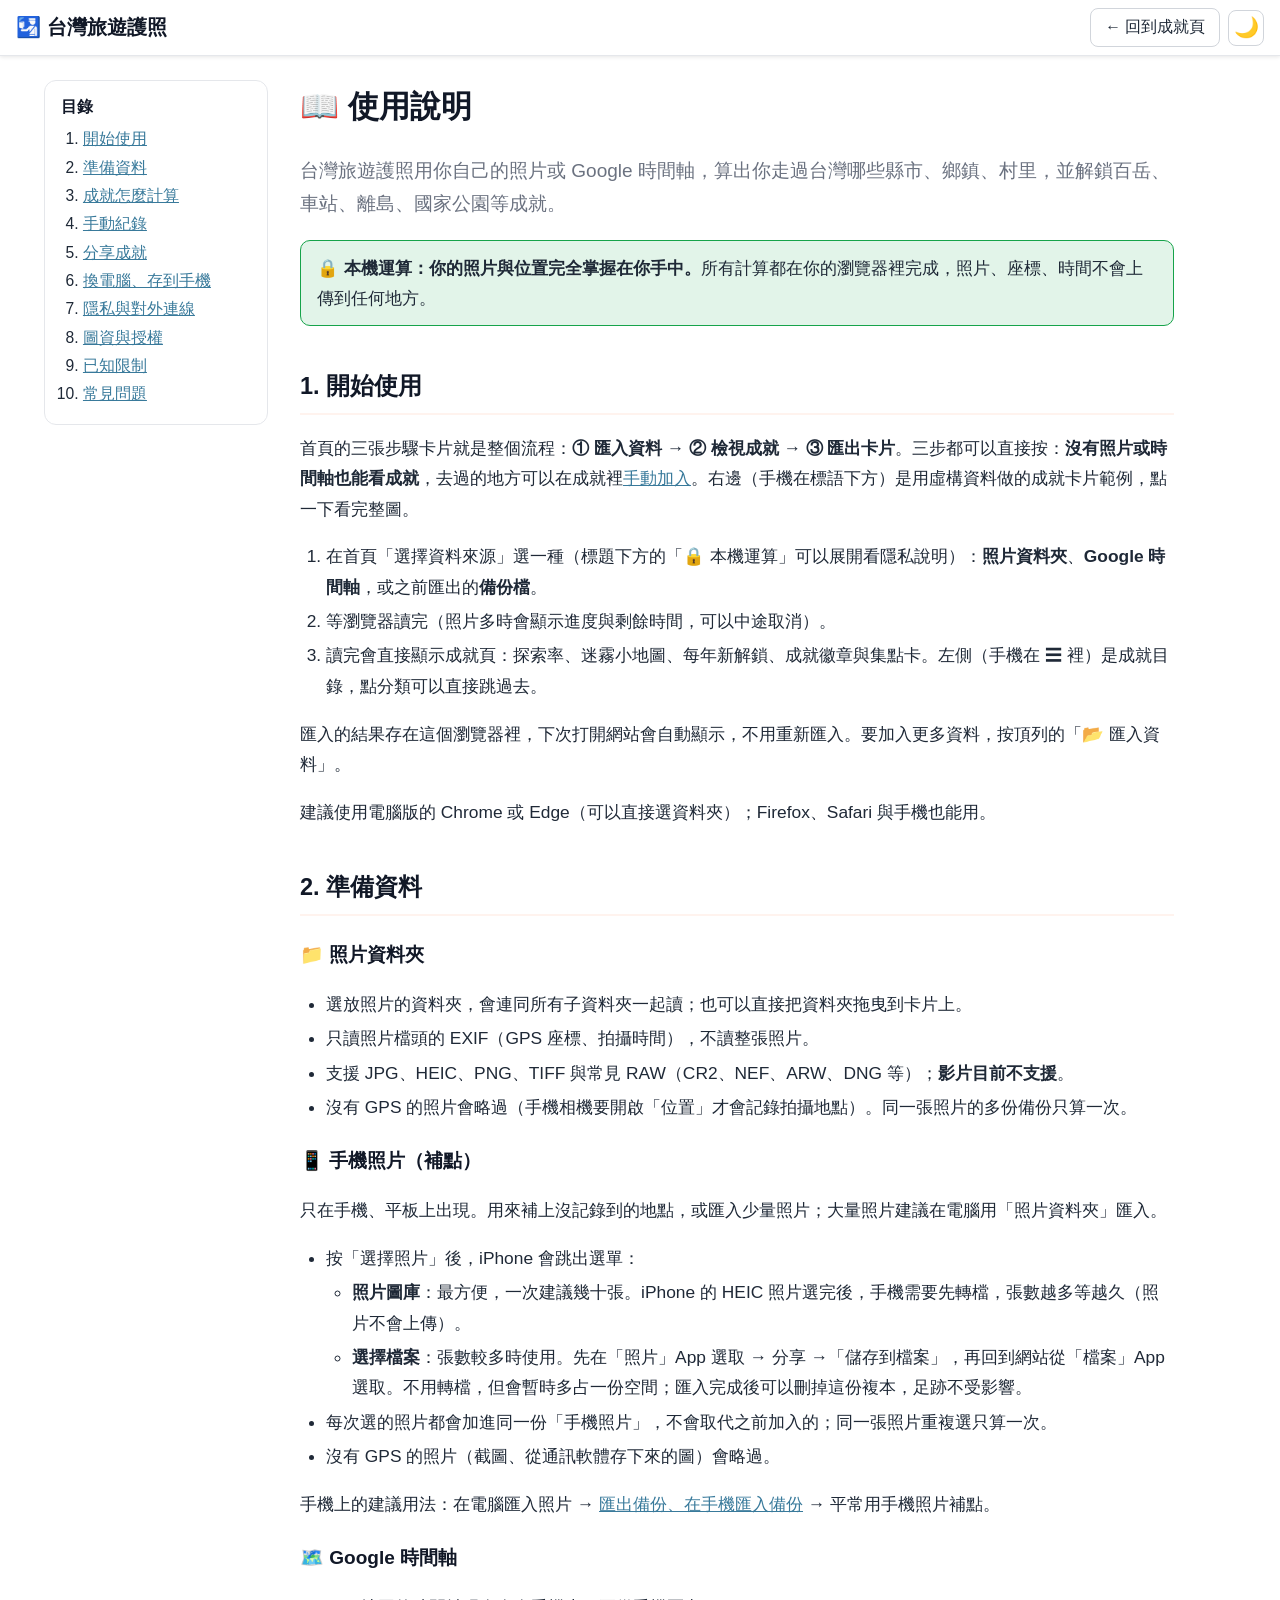
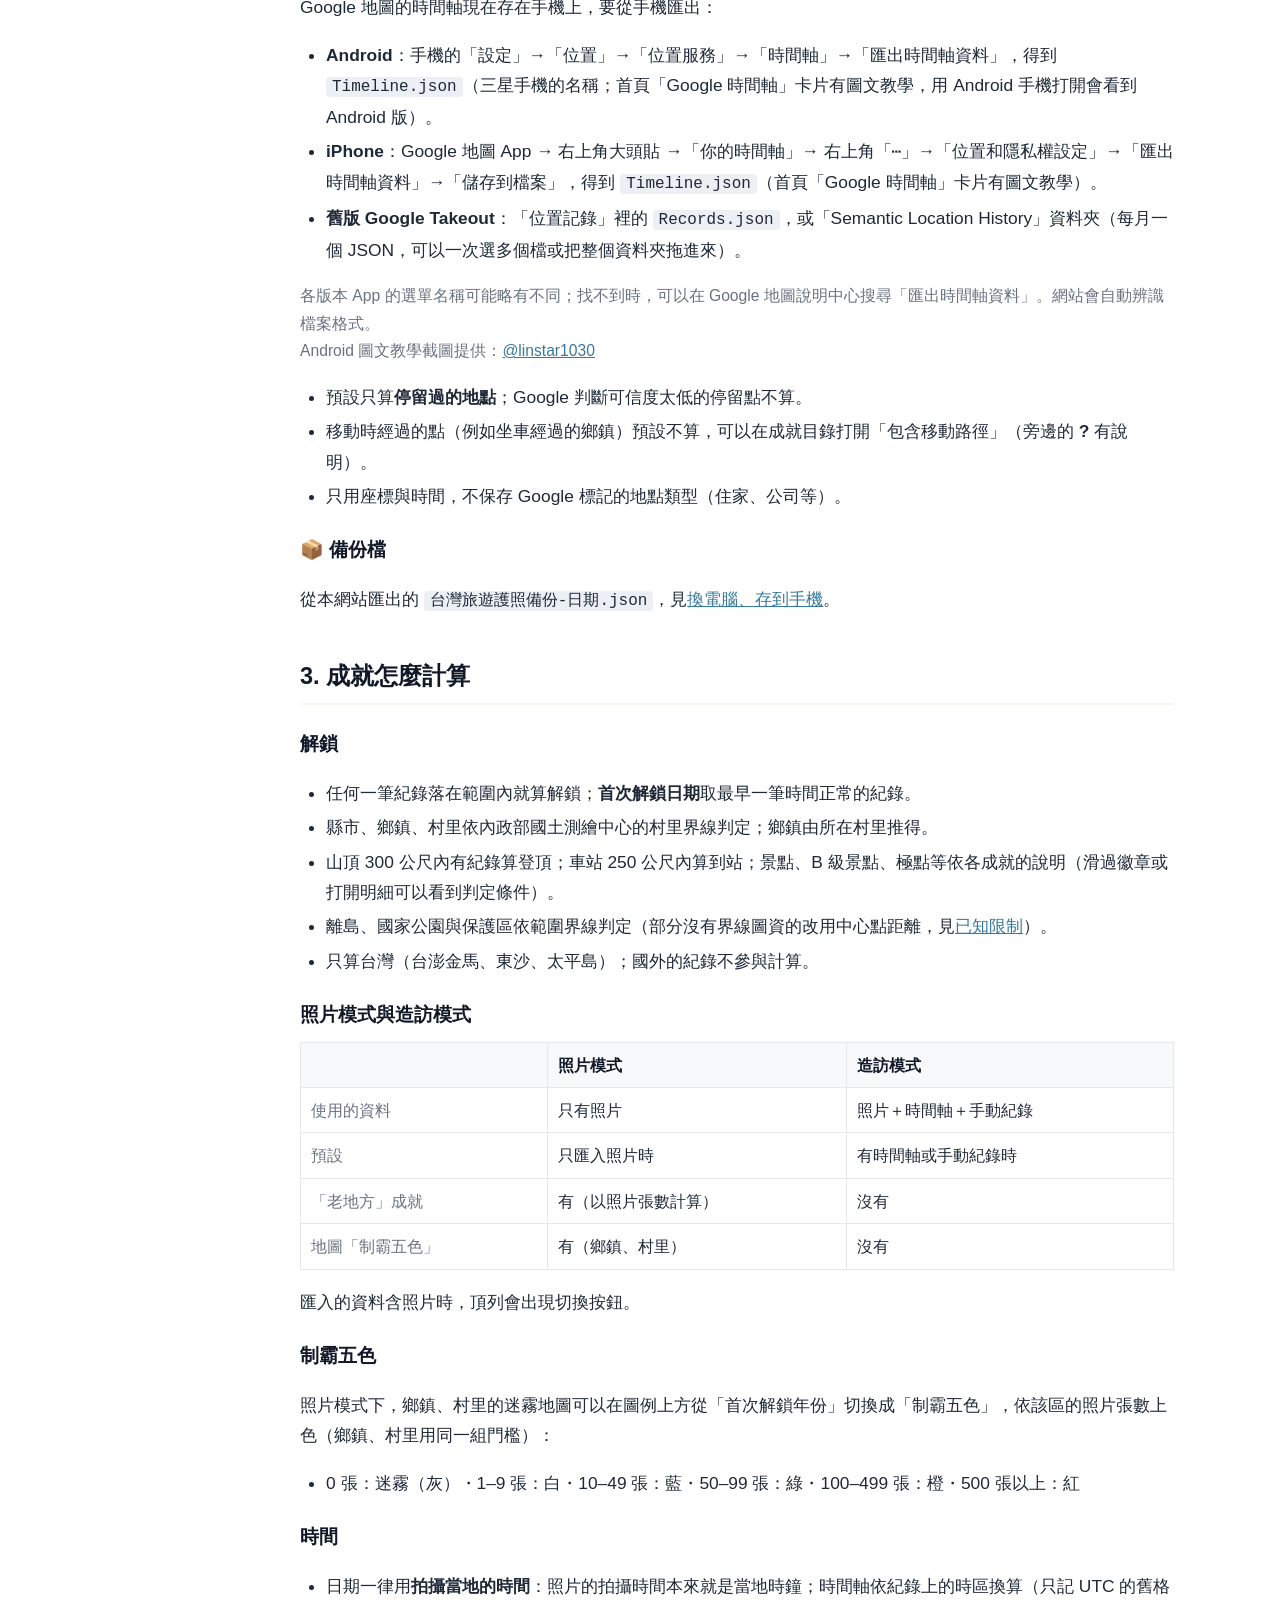
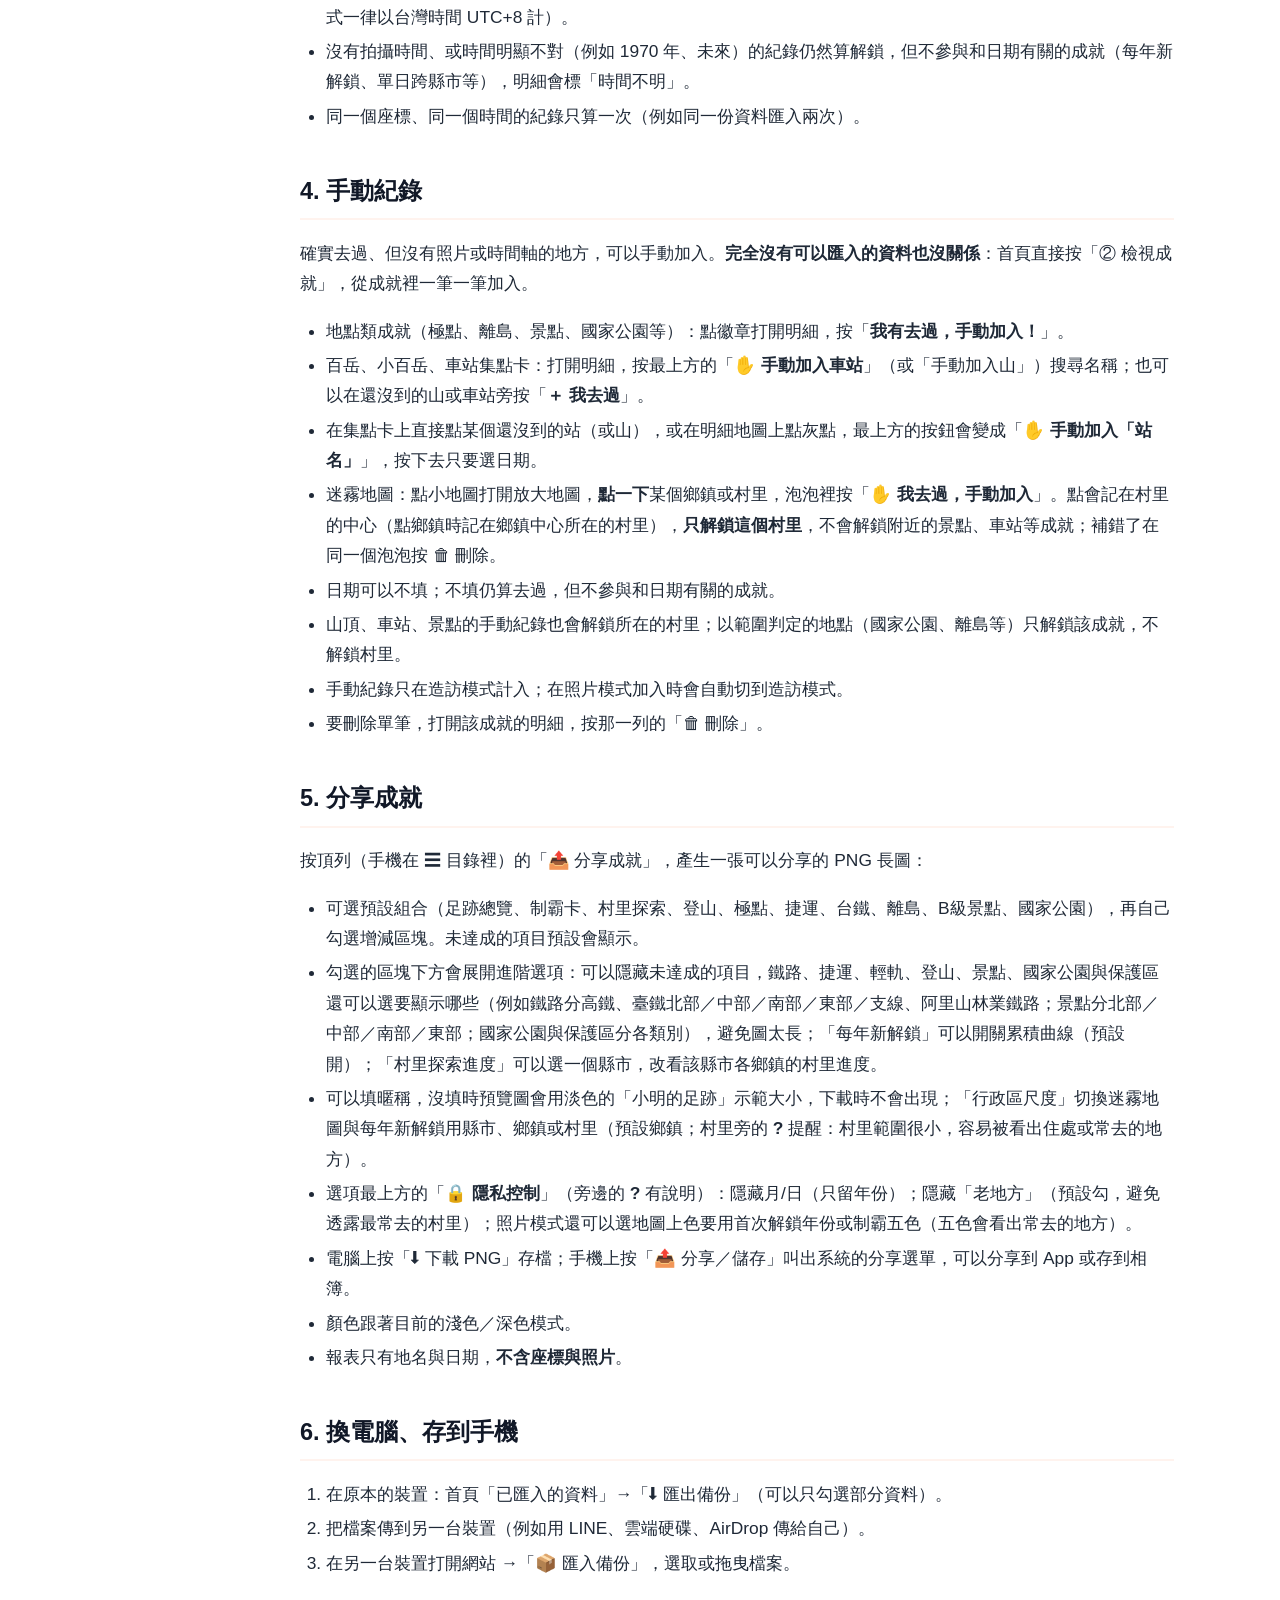
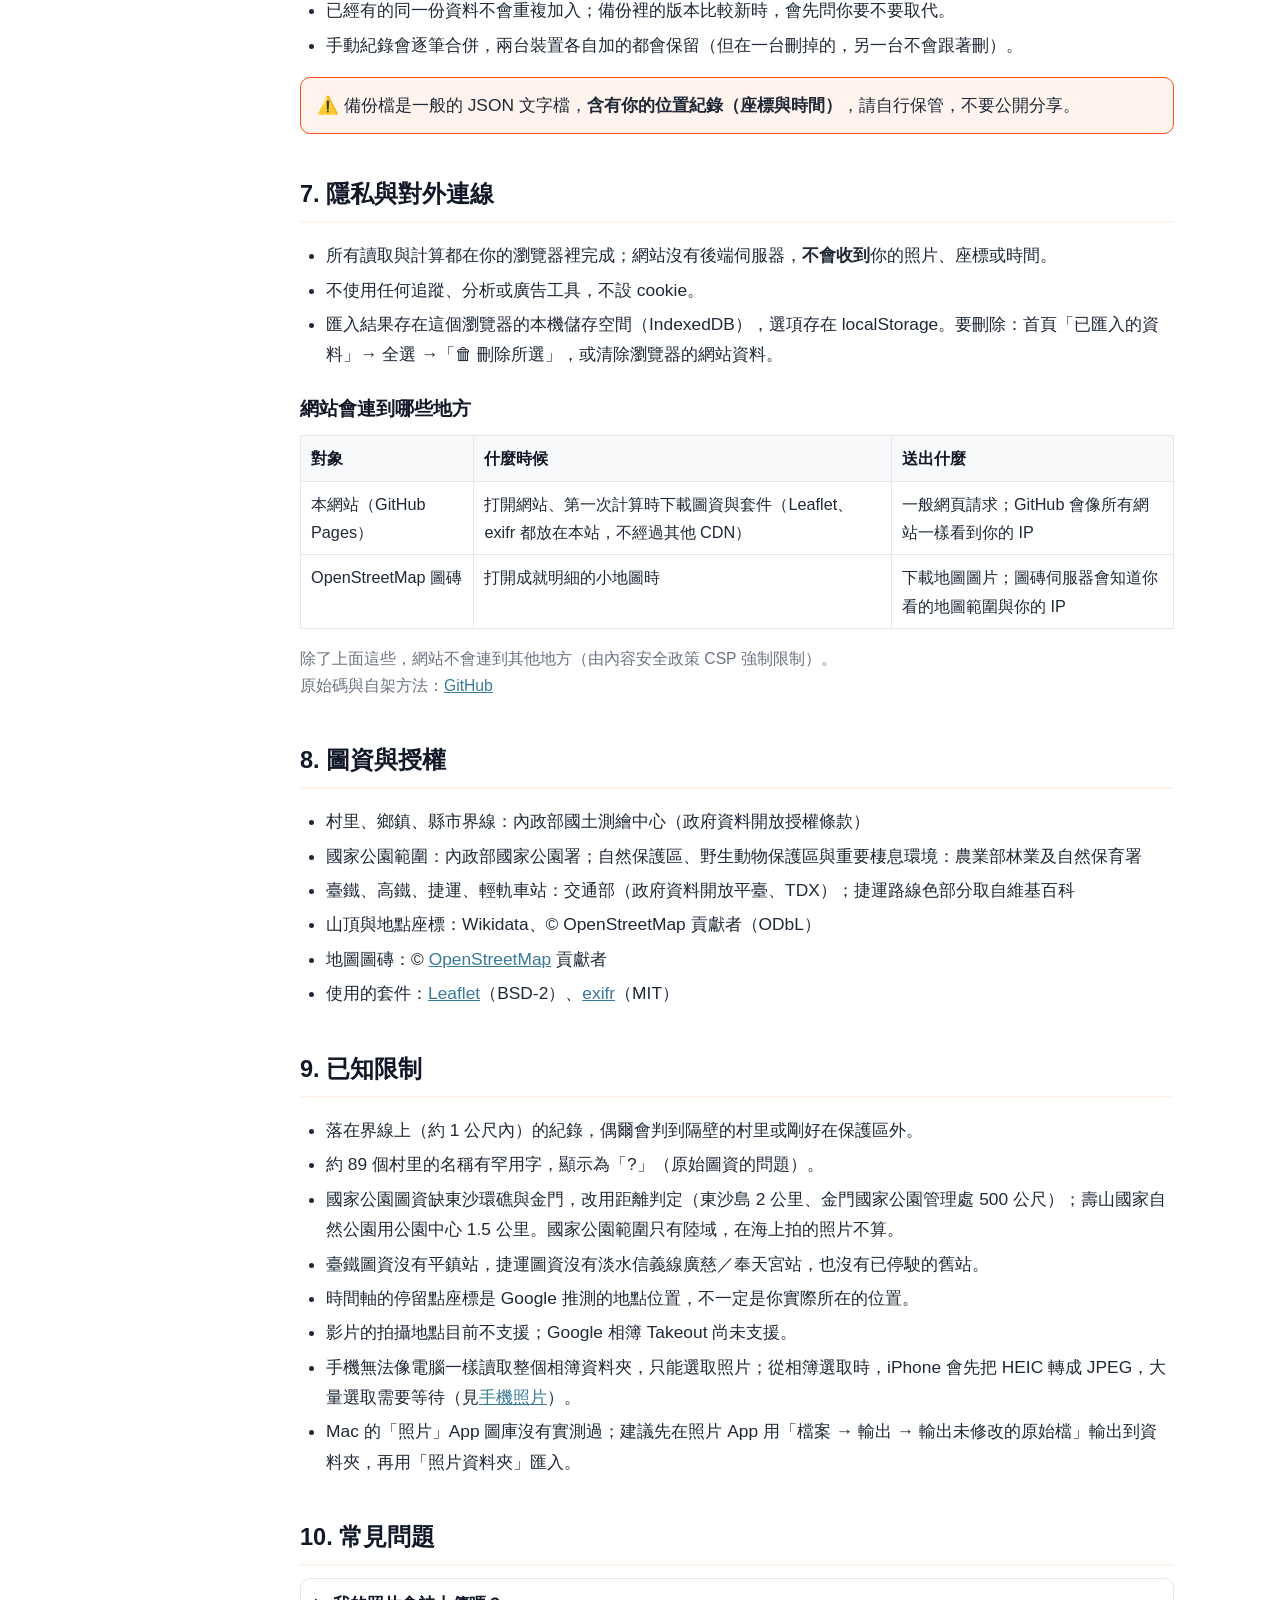
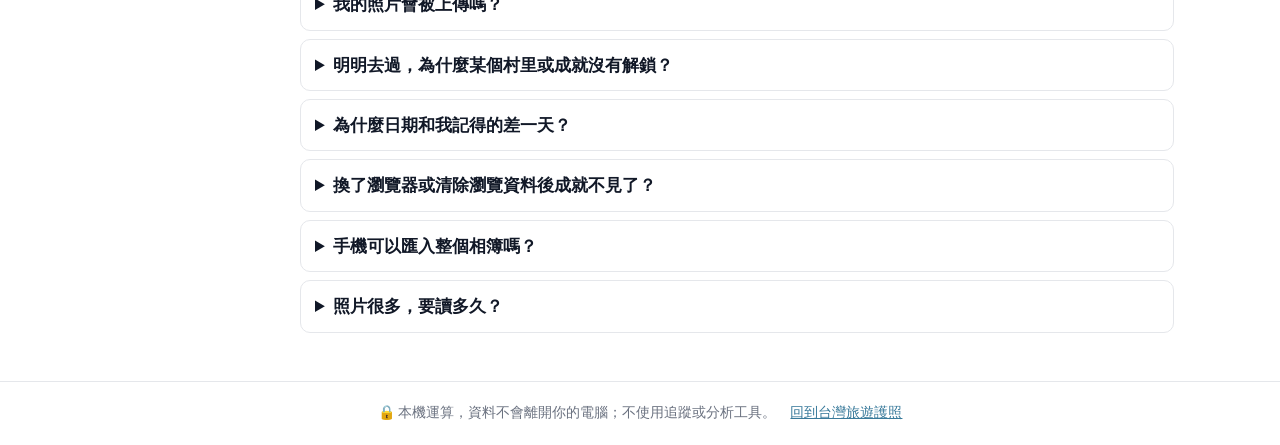
==== help.html @ 1a05e967 "迷霧地圖外觀與效能：海改成側邊欄淺藍；海岸線加粗（匯出時同一層區域 ST_CoverageUnion 成 coast，畫在最上層）；滑過／點選外框改畫在疊在地圖上的另一張 SVG（平面深色），不再被鄰" ====
<!DOCTYPE html>
<html lang="zh-TW">
<head>
<meta charset="UTF-8">
<!-- 內容安全政策：只允許本站的程式與資料、OSM 圖磚；不能連到其他網站（照片與位置無處可送） -->
<meta http-equiv="Content-Security-Policy" content="default-src 'self'; script-src 'self'; style-src 'self' 'unsafe-inline'; img-src 'self' data: https://tile.openstreetmap.org; connect-src 'self'; worker-src 'self'; object-src 'none'; base-uri 'none'; form-action 'none'">
<meta name="viewport" content="width=device-width, initial-scale=1.0">
<title>使用說明・台灣旅遊護照</title>
<meta name="description" content="台灣旅遊護照的使用說明：如何匯入照片與 Google 時間軸、成就怎麼計算、隱私與對外連線、圖資授權。">

<link rel="stylesheet" href="css/theme.css?v=20261126b">
<link rel="stylesheet" href="css/app.css?v=20261126a">
<link rel="stylesheet" href="css/help.css?v=20261121b">
<script src="js/theme.js?v=20261120"></script>
</head>
<body>

<header class="app-head">
    <a class="app-brand" href="./" aria-label="回到台灣旅遊護照"><span class="app-brand-icon">🛂</span> <b>台灣旅遊護照</b></a>
    <div class="app-actions">
        <a class="app-btn" href="./">← <span>回到成就頁</span></a>
        <button type="button" class="app-iconbtn" data-theme-toggle title="切換淺色／深色模式" aria-label="切換淺色／深色模式">
            <span class="t-light">🌙</span><span class="t-dark">☀️</span></button>
    </div>
</header>

<div class="hp">
    <nav class="hp-toc" aria-label="說明目錄">
        <b>目錄</b>
        <ol>
            <li><a href="#start">開始使用</a></li>
            <li><a href="#sources">準備資料</a></li>
            <li><a href="#rules">成就怎麼計算</a></li>
            <li><a href="#manual">手動紀錄</a></li>
            <li><a href="#report">分享成就</a></li>
            <li><a href="#backup">換電腦、存到手機</a></li>
            <li><a href="#privacy">隱私與對外連線</a></li>
            <li><a href="#data">圖資與授權</a></li>
            <li><a href="#limits">已知限制</a></li>
            <li><a href="#faq">常見問題</a></li>
        </ol>
    </nav>

    <main class="hp-main">
        <h1>📖 使用說明</h1>
        <p class="hp-lead">台灣旅遊護照用你自己的照片或 Google 時間軸，算出你走過台灣哪些縣市、鄉鎮、村里，並解鎖百岳、車站、離島、國家公園等成就。</p>
        <div class="hp-box ok">🔒 <b>本機運算：你的照片與位置完全掌握在你手中。</b>所有計算都在你的瀏覽器裡完成，照片、座標、時間不會上傳到任何地方。</div>

        <h2 id="start">1. 開始使用</h2>
        <p>首頁的三張步驟卡片就是整個流程：<b>① 匯入資料 → ② 檢視成就 → ③ 匯出卡片</b>。三步都可以直接按：<b>沒有照片或時間軸也能看成就</b>，去過的地方可以在成就裡<a href="#manual">手動加入</a>。右邊（手機在標語下方）是用虛構資料做的成就卡片範例，點一下看完整圖。</p>
        <ol>
            <li>在首頁「選擇資料來源」選一種（標題下方的「🔒 本機運算」可以展開看隱私說明）：<b>照片資料夾</b>、<b>Google 時間軸</b>，或之前匯出的<b>備份檔</b>。</li>
            <li>等瀏覽器讀完（照片多時會顯示進度與剩餘時間，可以中途取消）。</li>
            <li>讀完會直接顯示成就頁：探索率、迷霧小地圖、每年新解鎖、成就徽章與集點卡。左側（手機在 ☰ 裡）是成就目錄，點分類可以直接跳過去。</li>
        </ol>
        <p>匯入的結果存在這個瀏覽器裡，下次打開網站會自動顯示，不用重新匯入。要加入更多資料，按頂列的「📂 匯入資料」。</p>
        <p>建議使用電腦版的 Chrome 或 Edge（可以直接選資料夾）；Firefox、Safari 與手機也能用。</p>

        <h2 id="sources">2. 準備資料</h2>

        <h3>📁 照片資料夾</h3>
        <ul>
            <li>選放照片的資料夾，會連同所有子資料夾一起讀；也可以直接把資料夾拖曳到卡片上。</li>
            <li>只讀照片檔頭的 EXIF（GPS 座標、拍攝時間），不讀整張照片。</li>
            <li>支援 JPG、HEIC、PNG、TIFF 與常見 RAW（CR2、NEF、ARW、DNG 等）；<b>影片目前不支援</b>。</li>
            <li>沒有 GPS 的照片會略過（手機相機要開啟「位置」才會記錄拍攝地點）。同一張照片的多份備份只算一次。</li>
        </ul>

        <h3 id="phone">📱 手機照片（補點）</h3>
        <p>只在手機、平板上出現。用來補上沒記錄到的地點，或匯入少量照片；大量照片建議在電腦用「照片資料夾」匯入。</p>
        <ul>
            <li>按「選擇照片」後，iPhone 會跳出選單：
                <ul>
                    <li><b>照片圖庫</b>：最方便，一次建議幾十張。iPhone 的 HEIC 照片選完後，手機需要先轉檔，張數越多等越久（照片不會上傳）。</li>
                    <li><b>選擇檔案</b>：張數較多時使用。先在「照片」App 選取 → 分享 →「儲存到檔案」，再回到網站從「檔案」App 選取。不用轉檔，但會暫時多占一份空間；匯入完成後可以刪掉這份複本，足跡不受影響。</li>
                </ul>
            </li>
            <li>每次選的照片都會加進同一份「手機照片」，不會取代之前加入的；同一張照片重複選只算一次。</li>
            <li>沒有 GPS 的照片（截圖、從通訊軟體存下來的圖）會略過。</li>
        </ul>
        <p>手機上的建議用法：在電腦匯入照片 → <a href="#backup">匯出備份、在手機匯入備份</a> → 平常用手機照片補點。</p>

        <h3 id="timeline">🗺️ Google 時間軸</h3>
        <p>Google 地圖的時間軸現在存在手機上，要從手機匯出：</p>
        <ul>
            <li><b>Android</b>：手機的「設定」→「位置」→「位置服務」→「時間軸」→「匯出時間軸資料」，得到 <code>Timeline.json</code>（三星手機的名稱；首頁「Google 時間軸」卡片有圖文教學，用 Android 手機打開會看到 Android 版）。</li>
            <li><b>iPhone</b>：Google 地圖 App → 右上角大頭貼 →「你的時間軸」→ 右上角「⋯」→「位置和隱私權設定」→「匯出時間軸資料」→「儲存到檔案」，得到 <code>Timeline.json</code>（首頁「Google 時間軸」卡片有圖文教學）。</li>
            <li><b>舊版 Google Takeout</b>：「位置記錄」裡的 <code>Records.json</code>，或「Semantic Location History」資料夾（每月一個 JSON，可以一次選多個檔或把整個資料夾拖進來）。</li>
        </ul>
        <p class="hp-note">各版本 App 的選單名稱可能略有不同；找不到時，可以在 Google 地圖說明中心搜尋「匯出時間軸資料」。網站會自動辨識檔案格式。<br>Android 圖文教學截圖提供：<a href="https://github.com/linstar1030" target="_blank" rel="noopener">@linstar1030</a></p>
        <ul>
            <li>預設只算<b>停留過的地點</b>；Google 判斷可信度太低的停留點不算。</li>
            <li>移動時經過的點（例如坐車經過的鄉鎮）預設不算，可以在成就目錄打開「包含移動路徑」（旁邊的 <b>?</b> 有說明）。</li>
            <li>只用座標與時間，不保存 Google 標記的地點類型（住家、公司等）。</li>
        </ul>

        <h3>📦 備份檔</h3>
        <p>從本網站匯出的 <code>台灣旅遊護照備份-日期.json</code>，見<a href="#backup">換電腦、存到手機</a>。</p>

        <h2 id="rules">3. 成就怎麼計算</h2>
        <h3>解鎖</h3>
        <ul>
            <li>任何一筆紀錄落在範圍內就算解鎖；<b>首次解鎖日期</b>取最早一筆時間正常的紀錄。</li>
            <li>縣市、鄉鎮、村里依內政部國土測繪中心的村里界線判定；鄉鎮由所在村里推得。</li>
            <li>山頂 300 公尺內有紀錄算登頂；車站 250 公尺內算到站；景點、B 級景點、極點等依各成就的說明（<span class="only-mouse">滑過徽章或</span>打開明細可以看到判定條件）。</li>
            <li>離島、國家公園與保護區依範圍界線判定（部分沒有界線圖資的改用中心點距離，見<a href="#limits">已知限制</a>）。</li>
            <li>只算台灣（台澎金馬、東沙、太平島）；國外的紀錄不參與計算。</li>
        </ul>
        <h3>照片模式與造訪模式</h3>
        <table class="hp-table">
            <thead><tr><th></th><th>照片模式</th><th>造訪模式</th></tr></thead>
            <tbody>
                <tr><th>使用的資料</th><td>只有照片</td><td>照片＋時間軸＋手動紀錄</td></tr>
                <tr><th>預設</th><td>只匯入照片時</td><td>有時間軸或手動紀錄時</td></tr>
                <tr><th>「老地方」成就</th><td>有（以照片張數計算）</td><td>沒有</td></tr>
                <tr><th>地圖「制霸五色」</th><td>有（鄉鎮、村里）</td><td>沒有</td></tr>
            </tbody>
        </table>
        <p>匯入的資料含照片時，頂列會出現切換按鈕。</p>
        <h3>制霸五色</h3>
        <p>照片模式下，鄉鎮、村里的迷霧地圖可以在圖例上方從「首次解鎖年份」切換成「制霸五色」，依該區的照片張數上色（鄉鎮、村里用同一組門檻）：</p>
        <ul>
            <li>0 張：迷霧（灰）・1–9 張：白・10–49 張：藍・50–99 張：綠・100–499 張：橙・500 張以上：紅</li>
        </ul>
        <h3>時間</h3>
        <ul>
            <li>日期一律用<b>拍攝當地的時間</b>：照片的拍攝時間本來就是當地時鐘；時間軸依紀錄上的時區換算（只記 UTC 的舊格式一律以台灣時間 UTC+8 計）。</li>
            <li>沒有拍攝時間、或時間明顯不對（例如 1970 年、未來）的紀錄仍然算解鎖，但不參與和日期有關的成就（每年新解鎖、單日跨縣市等），明細會標「時間不明」。</li>
            <li>同一個座標、同一個時間的紀錄只算一次（例如同一份資料匯入兩次）。</li>
        </ul>

        <h2 id="manual">4. 手動紀錄</h2>
        <p>確實去過、但沒有照片或時間軸的地方，可以手動加入。<b>完全沒有可以匯入的資料也沒關係</b>：首頁直接按「② 檢視成就」，從成就裡一筆一筆加入。</p>
        <ul>
            <li>地點類成就（極點、離島、景點、國家公園等）：點徽章打開明細，按「<b>我有去過，手動加入！</b>」。</li>
            <li>百岳、小百岳、車站集點卡：打開明細，按最上方的「<b>✋ 手動加入車站</b>」（或「手動加入山」）搜尋名稱；也可以在還沒到的山或車站旁按「<b>＋ 我去過</b>」。</li>
            <li>在集點卡上直接點某個還沒到的站（或山），或在明細地圖上點灰點，最上方的按鈕會變成「<b>✋ 手動加入「站名」</b>」，按下去只要選日期。</li>
            <li>迷霧地圖：點小地圖打開放大地圖，<b>點一下</b>某個鄉鎮或村里，泡泡裡按「<b>✋ 我去過，手動加入</b>」。點會記在村里的中心（點鄉鎮時記在鄉鎮中心所在的村里），<b>只解鎖這個村里</b>，不會解鎖附近的景點、車站等成就；補錯了在同一個泡泡按 🗑 刪除。</li>
            <li>日期可以不填；不填仍算去過，但不參與和日期有關的成就。</li>
            <li>山頂、車站、景點的手動紀錄也會解鎖所在的村里；以範圍判定的地點（國家公園、離島等）只解鎖該成就，不解鎖村里。</li>
            <li>手動紀錄只在造訪模式計入；在照片模式加入時會自動切到造訪模式。</li>
            <li>要刪除單筆，打開該成就的明細，按那一列的「🗑 刪除」。</li>
        </ul>

        <h2 id="report">5. 分享成就</h2>
        <p>按頂列（手機在 ☰ 目錄裡）的「📤 分享成就」，產生一張可以分享的 PNG 長圖：</p>
        <ul>
            <li>可選預設組合（足跡總覽、制霸卡、村里探索、登山、極點、捷運、台鐵、離島、B級景點、國家公園），再自己勾選增減區塊。未達成的項目預設會顯示。</li>
            <li>勾選的區塊下方會展開進階選項：可以隱藏未達成的項目，鐵路、捷運、輕軌、登山、景點、國家公園與保護區還可以選要顯示哪些（例如鐵路分高鐵、臺鐵北部／中部／南部／東部／支線、阿里山林業鐵路；景點分北部／中部／南部／東部；國家公園與保護區分各類別），避免圖太長；「每年新解鎖」可以開關累積曲線（預設開）；「村里探索進度」可以選一個縣市，改看該縣市各鄉鎮的村里進度。</li>
            <li>可以填暱稱，沒填時預覽圖會用淡色的「小明的足跡」示範大小，下載時不會出現；「行政區尺度」切換迷霧地圖與每年新解鎖用縣市、鄉鎮或村里（預設鄉鎮；村里旁的 <b>?</b> 提醒：村里範圍很小，容易被看出住處或常去的地方）。</li>
            <li>選項最上方的「<b>🔒 隱私控制</b>」（旁邊的 <b>?</b> 有說明）：隱藏月/日（只留年份）；隱藏「老地方」（預設勾，避免透露最常去的村里）；照片模式還可以選地圖上色要用首次解鎖年份或制霸五色（五色會看出常去的地方）。</li>
            <li>電腦上按「⬇ 下載 PNG」存檔；手機上按「📤 分享／儲存」叫出系統的分享選單，可以分享到 App 或存到相簿。</li>
            <li>顏色跟著目前的淺色／深色模式。</li>
            <li>報表只有地名與日期，<b>不含座標與照片</b>。</li>
        </ul>

        <h2 id="backup">6. 換電腦、存到手機</h2>
        <ol>
            <li>在原本的裝置：首頁「已匯入的資料」→「⬇ 匯出備份」（可以只勾選部分資料）。</li>
            <li>把檔案傳到另一台裝置（例如用 LINE、雲端硬碟、AirDrop 傳給自己）。</li>
            <li>在另一台裝置打開網站 →「📦 匯入備份」，選取或拖曳檔案。</li>
        </ol>
        <ul>
            <li>已經有的同一份資料不會重複加入；備份裡的版本比較新時，會先問你要不要取代。</li>
            <li>手動紀錄會逐筆合併，兩台裝置各自加的都會保留（但在一台刪掉的，另一台不會跟著刪）。</li>
        </ul>
        <div class="hp-box warn">⚠️ 備份檔是一般的 JSON 文字檔，<b>含有你的位置紀錄（座標與時間）</b>，請自行保管，不要公開分享。</div>

        <h2 id="privacy">7. 隱私與對外連線</h2>
        <ul>
            <li>所有讀取與計算都在你的瀏覽器裡完成；網站沒有後端伺服器，<b>不會收到</b>你的照片、座標或時間。</li>
            <li>不使用任何追蹤、分析或廣告工具，不設 cookie。</li>
            <li>匯入結果存在這個瀏覽器的本機儲存空間（IndexedDB），選項存在 localStorage。要刪除：首頁「已匯入的資料」→ 全選 →「🗑 刪除所選」，或清除瀏覽器的網站資料。</li>
        </ul>
        <h3>網站會連到哪些地方</h3>
        <table class="hp-table">
            <thead><tr><th>對象</th><th>什麼時候</th><th>送出什麼</th></tr></thead>
            <tbody>
                <tr><td>本網站（GitHub Pages）</td><td>打開網站、第一次計算時下載圖資與套件（Leaflet、exifr 都放在本站，不經過其他 CDN）</td><td>一般網頁請求；GitHub 會像所有網站一樣看到你的 IP</td></tr>
                <tr><td>OpenStreetMap 圖磚</td><td>打開成就明細的小地圖時</td><td>下載地圖圖片；圖磚伺服器會知道你看的地圖範圍與你的 IP</td></tr>
            </tbody>
        </table>
        <p class="hp-note">除了上面這些，網站不會連到其他地方（由內容安全政策 CSP 強制限制）。<br>原始碼與自架方法：<a href="https://github.com/VictorChen1017/taiwan_travel_passport#自己架架看" target="_blank" rel="noopener">GitHub</a></p>

        <h2 id="data">8. 圖資與授權</h2>
        <ul>
            <li>村里、鄉鎮、縣市界線：內政部國土測繪中心（政府資料開放授權條款）</li>
            <li>國家公園範圍：內政部國家公園署；自然保護區、野生動物保護區與重要棲息環境：農業部林業及自然保育署</li>
            <li>臺鐵、高鐵、捷運、輕軌車站：交通部（政府資料開放平臺、TDX）；捷運路線色部分取自維基百科</li>
            <li>山頂與地點座標：Wikidata、© OpenStreetMap 貢獻者（ODbL）</li>
            <li>地圖圖磚：© <a href="https://www.openstreetmap.org/copyright" target="_blank" rel="noopener">OpenStreetMap</a> 貢獻者</li>
            <li>使用的套件：<a href="https://leafletjs.com/" target="_blank" rel="noopener">Leaflet</a>（BSD-2）、<a href="https://github.com/MikeKovarik/exifr" target="_blank" rel="noopener">exifr</a>（MIT）</li>
        </ul>

        <h2 id="limits">9. 已知限制</h2>
        <ul>
            <li>落在界線上（約 1 公尺內）的紀錄，偶爾會判到隔壁的村里或剛好在保護區外。</li>
            <li>約 89 個村里的名稱有罕用字，顯示為「?」（原始圖資的問題）。</li>
            <li>國家公園圖資缺東沙環礁與金門，改用距離判定（東沙島 2 公里、金門國家公園管理處 500 公尺）；壽山國家自然公園用公園中心 1.5 公里。國家公園範圍只有陸域，在海上拍的照片不算。</li>
            <li>臺鐵圖資沒有平鎮站，捷運圖資沒有淡水信義線廣慈／奉天宮站，也沒有已停駛的舊站。</li>
            <li>時間軸的停留點座標是 Google 推測的地點位置，不一定是你實際所在的位置。</li>
            <li>影片的拍攝地點目前不支援；Google 相簿 Takeout 尚未支援。</li>
            <li>手機無法像電腦一樣讀取整個相簿資料夾，只能選取照片；從相簿選取時，iPhone 會先把 HEIC 轉成 JPEG，大量選取需要等待（見<a href="#phone">手機照片</a>）。</li>
            <li>Mac 的「照片」App 圖庫沒有實測過；建議先在照片 App 用「檔案 → 輸出 → 輸出未修改的原始檔」輸出到資料夾，再用「照片資料夾」匯入。</li>
        </ul>

        <h2 id="faq">10. 常見問題</h2>
        <details class="hp-faq"><summary>我的照片會被上傳嗎？</summary>
            <p>不會。網站只在你的瀏覽器裡讀取照片檔頭的位置與時間，沒有任何伺服器接收資料。你可以在讀取完成後拔掉網路，成就頁仍然可以使用（明細小地圖的底圖除外）。</p></details>
        <details class="hp-faq"><summary>明明去過，為什麼某個村里或成就沒有解鎖？</summary>
            <p>常見原因：照片沒有 GPS（例如相機沒開位置、從通訊軟體存下來的照片會被移除位置）；紀錄剛好在界線附近；時間軸只算停留點（可以打開「包含移動路徑」）。確定去過的地點可以用<a href="#manual">手動紀錄</a>補上。</p></details>
        <details class="hp-faq"><summary>為什麼日期和我記得的差一天？</summary>
            <p>日期依拍攝當地的時間。若相機的時鐘沒有調整（例如出國後沒改時區、或相機時間本來就不準），照片裡記錄的時間就會有誤差。</p></details>
        <details class="hp-faq"><summary>換了瀏覽器或清除瀏覽資料後成就不見了？</summary>
            <p>匯入結果只存在原本的瀏覽器。請重新匯入，或事先用「⬇ 匯出備份」保存一份，之後再「📦 匯入備份」。</p></details>
        <details class="hp-faq"><summary>手機可以匯入整個相簿嗎？</summary>
            <p>不行。手機瀏覽器只能一張張選取照片，而且 iPhone 從相簿選取時要先轉檔，大量照片很慢。建議在電腦匯入照片後，用備份帶到手機，手機上只用來補點。見<a href="#phone">手機照片（補點）</a>與<a href="#backup">換電腦、存到手機</a>。</p></details>
        <details class="hp-faq"><summary>照片很多，要讀多久？</summary>
            <p>主要取決於硬碟（或外接硬碟、NAS）的讀取速度；網站只讀每張照片開頭的一小段，不讀整張。讀取時會顯示剩餘時間，可以隨時取消。</p></details>
    </main>
</div>

<footer class="app-foot">
    <p>🔒 本機運算，資料不會離開你的電腦；不使用追蹤或分析工具。　<a href="./">回到台灣旅遊護照</a></p>
</footer>

</body>
</html>
---- css/theme.css ----
/* 主題色（淺色／深色）：複製自原專案 common/theme.css（去掉 Bootstrap 覆寫）
 *
 * - 介面色一律用這裡的 --c-* 變數；需要新顏色時 :root 與 :root[data-theme="dark"] 兩處都加
 * - 資料色（年份色、成就等級、分類標題色、路線色）兩種主題相同，可寫在模組內
 * - 深色模式：<html data-theme="dark">（由 js/theme.js 設定）
 * - JS 繪圖用 photoTheme.color('--c-xxx') 取色，並監聽 document 的 themechange 事件重繪
 */

:root {
    color-scheme: light;

    /* 版面 */
    --c-bg: #ffffff;              /* 頁面底色 */
    --c-surface: #ffffff;         /* 卡片、面板 */
    --c-surface-2: #f8f9fb;       /* 次要面板、可展開區塊 */
    --c-surface-3: #eceff3;       /* 輸入框、分段按鈕、晶片底色 */
    --c-hover: #f1f3f6;           /* 滑鼠移上的底色 */
    --c-border: #e5e7eb;          /* 一般邊框、分隔線 */
    --c-border-strong: #d1d5db;   /* 較明顯的邊框（按鈕、輸入框） */

    /* 文字 */
    --c-text: #1f2937;
    --c-text-strong: #111827;
    --c-text-muted: #6b7280;
    --c-text-faint: #9ca3af;

    /* 強調色（品牌橘） */
    --c-accent: #ff4d1a;
    --c-accent-strong: #e03d0c;
    --c-accent-soft: #fff3ee;     /* 強調色的淡底 */
    --c-on-accent: #ffffff;       /* 放在強調色、深色塊上的文字 */
    --c-fest-stamp: #c8102e;      /* 節慶活動集點卡的年份戳章（紅色印泥） */
    --c-fest-stamp-bg: #fff4f4;

    /* 狀態色 */
    --c-primary: #0078d7;
    --c-primary-strong: #005ea6;
    --c-danger: #dc3545;
    --c-danger-strong: #c82333;
    --c-danger-soft: #f8d7da;
    --c-danger-text: #842029;
    --c-success: #16a34a;
    --c-success-strong: #15803d;
    --c-active: #ffcc00;          /* 地圖頁「開啟中」按鈕 */
    --c-active-border: #ff9900;
    --c-active-soft: #fff4cc;

    /* 側邊欄 */
    --c-sidebar-bg: hsl(211, 100%, 93%);
    --c-sidebar-border: #dee2e6;
    --c-link: #397a9b;
    --c-link-hover-bg: #ecfffe;

    /* 疊加層 */
    --c-shadow: rgba(0, 0, 0, 0.1);
    --c-shadow-strong: rgba(0, 0, 0, 0.25);
    --c-backdrop: rgba(15, 23, 42, 0.55);   /* 彈窗背後的遮罩 */
    --c-tooltip-bg: rgba(31, 41, 55, 0.92);
    --c-tooltip-text: #ffffff;

    /* 地圖與迷霧 */
    --c-map-bg: #dde3e8;          /* 地圖、小地圖載入前的底色 */
    --c-fog: #cdd3da;             /* 迷霧地圖未解鎖區域 */
    --c-fog-line: #ffffff;        /* 迷霧地圖界線 */
    --c-map-coast: #4b6584;       /* 迷霧地圖海岸線（加粗描邊） */
    --c-badge-off: #cdd3da;       /* 未達成的徽章 */
    --c-badge-off-ring: #b7bec7;
    --c-map-trail: #2c3e66;       /* 地圖上較早的足跡點、軌跡線 */
    --c-hist-off: #d3d9df;        /* 時間軸直方圖：播放範圍外 */
    --c-hist-range: #8a96a3;      /* 時間軸直方圖：範圍內、目前時段外 */
    --c-chart-bar: #9A3033;       /* 儀表板柱狀圖 */
}

:root[data-theme="dark"] {
    color-scheme: dark;

    --c-bg: #0f1419;
    --c-surface: #171d24;
    --c-surface-2: #1c232b;
    --c-surface-3: #262f39;
    --c-hover: #232c36;
    --c-border: #2c3641;
    --c-border-strong: #3d4955;

    --c-text: #e5e7eb;
    --c-text-strong: #f9fafb;
    --c-text-muted: #9ca3af;
    --c-text-faint: #6b7280;

    --c-accent: #ff6a3d;
    --c-accent-strong: #ff4d1a;
    --c-accent-soft: #3a2119;
    --c-on-accent: #ffffff;
    --c-fest-stamp: #ff5a6e;
    --c-fest-stamp-bg: #2a1518;

    --c-primary: #3b9eff;
    --c-primary-strong: #1f7fd9;
    --c-danger: #f05261;
    --c-danger-strong: #dc3545;
    --c-danger-soft: #3b1d22;
    --c-danger-text: #fecaca;
    --c-success: #22c55e;
    --c-success-strong: #4ade80;
    --c-active: #d4a800;
    --c-active-border: #f0b400;
    --c-active-soft: #3a3214;

    --c-sidebar-bg: #131c26;
    --c-sidebar-border: #2c3641;
    --c-link: #7cc4e4;
    --c-link-hover-bg: #1d2a36;

    --c-shadow: rgba(0, 0, 0, 0.45);
    --c-shadow-strong: rgba(0, 0, 0, 0.6);
    --c-backdrop: rgba(0, 0, 0, 0.7);
    --c-tooltip-bg: rgba(10, 14, 19, 0.95);
    --c-tooltip-text: #f3f4f6;

    --c-map-bg: #1b2229;
    --c-fog: #3a4552;
    --c-fog-line: #171d24;
    --c-map-coast: #8ea9c8;
    --c-badge-off: #3a4552;
    --c-badge-off-ring: #4a5663;
    --c-map-trail: #a5b8dc;
    --c-hist-off: #2f3944;
    --c-hist-range: #6b7a8a;
    --c-chart-bar: #ff6a3d;
}

/* ---------- 全站基本 ---------- */

html,
body {
    background: var(--c-bg);
    color: var(--c-text);
}

/* ---------- Leaflet ---------- */

.leaflet-container {
    background: var(--c-map-bg);
}

.leaflet-bar a,
.leaflet-control-layers,
.leaflet-control-attribution {
    background-color: var(--c-surface) !important;
    color: var(--c-text) !important;
    border-color: var(--c-border) !important;
}

.leaflet-control-attribution a {
    color: var(--c-link) !important;
}

.leaflet-tooltip,
.leaflet-popup-content-wrapper,
.leaflet-popup-tip {
    background: var(--c-surface);
    color: var(--c-text);
    border-color: var(--c-border);
}

.leaflet-tooltip-top::before { border-top-color: var(--c-surface); }
.leaflet-tooltip-bottom::before { border-bottom-color: var(--c-surface); }
.leaflet-tooltip-left::before { border-left-color: var(--c-surface); }
.leaflet-tooltip-right::before { border-right-color: var(--c-surface); }

/* 深色模式：OSM 底圖反相成深色地圖（圖磚要加 className: 'tiles-osm'；衛星圖不處理） */
:root[data-theme="dark"] .tiles-osm {
    filter: invert(1) hue-rotate(180deg) brightness(0.92) contrast(0.88);
}

/* ---------- 主題切換按鈕（側邊欄） ---------- */

.theme-toggle {
    display: inline-flex;
    align-items: center;
    gap: 6px;
    margin: 4px auto 0;
    padding: 6px 14px;
    font-size: 14px;
    color: var(--c-text);
    background: var(--c-surface);
    border: 1px solid var(--c-border-strong);
    border-radius: 999px;
    cursor: pointer;
}

.theme-toggle:hover {
    background: var(--c-hover);
}

.theme-toggle .t-dark { display: none; }
:root[data-theme="dark"] .theme-toggle .t-dark { display: inline; }
:root[data-theme="dark"] .theme-toggle .t-light { display: none; }
---- css/app.css ----
/* 頁面外框：頂列、成就目錄、匯入引導、頁尾、計算中遮罩
 * 顏色一律用 css/theme.css 的 --c-* 變數
 * 手機／電腦適配的規則（寬度只用 640／900／1200 三個分界、觸控用 pointer: coarse、:hover 包在 hover: hover 裡）見 js/device.js 開頭 */

/* 依輸入方式切換文字：<span class="only-touch">點一下</span><span class="only-mouse">滑過</span>（同 js/device.js 的 TOUCH） */
.only-touch { display: none; }
@media (pointer: coarse) {
    .only-touch { display: inline; }
    .only-mouse { display: none; }
}

/* 字級縮放倍率：各處字級寫成 calc(Npx * var(--fs, 1))，寬螢幕整體放大（手機、平板維持原大小） */
:root {
    --fs: 1;
}

@media (min-width: 1200px) {
    :root { --fs: 1.12; }
}

@media (min-width: 1600px) {
    :root { --fs: 1.22; }
}

*,
*::before,
*::after {
    box-sizing: border-box;
}

body {
    margin: 0;
    font-family: "Microsoft JhengHei", "PingFang TC", "Noto Sans TC", sans-serif;
    font-size: calc(15px * var(--fs, 1));
    line-height: 1.55;
}

button {
    font: inherit;
    color: inherit;
}

[hidden] {
    display: none !important;
}

/* ---------- 頂列 ---------- */

.app-head {
    position: sticky;
    top: 0;
    z-index: 1000;
    display: flex;
    align-items: center;
    gap: 12px;
    height: 56px;
    padding: 0 16px;
    background: var(--c-surface);
    border-bottom: 1px solid var(--c-border);
    box-shadow: 0 1px 4px var(--c-shadow);
}

.app-brand {
    display: flex;
    align-items: baseline;
    gap: 6px;
    color: var(--c-text-strong);
    text-decoration: none;
    font-size: calc(18px * var(--fs, 1));
    white-space: nowrap;
}

.app-brand small {
    color: var(--c-text-muted);
    font-size: calc(13px * var(--fs, 1));
}

.app-actions {
    display: flex;
    align-items: center;
    gap: 8px;
    margin-left: auto;
}

.app-btn {
    display: inline-flex;
    align-items: center;
    gap: 4px;
    padding: 6px 14px;
    font-size: calc(14px * var(--fs, 1));
    background: var(--c-surface);
    border: 1px solid var(--c-border-strong);
    border-radius: 8px;
    cursor: pointer;
    white-space: nowrap;
}

.app-btn:hover:not(:disabled) {
    background: var(--c-hover);
}

.app-btn:disabled {
    color: var(--c-text-faint);
    cursor: not-allowed;
}

.app-btn.primary {
    color: var(--c-on-accent);
    background: var(--c-accent);
    border-color: var(--c-accent);
}

.app-btn.primary:hover:not(:disabled) {
    background: var(--c-accent-strong);
}

.app-iconbtn {
    width: 36px;
    height: 36px;
    padding: 0;
    font-size: calc(18px * var(--fs, 1));
    line-height: 1;
    background: var(--c-surface);
    border: 1px solid var(--c-border-strong);
    border-radius: 8px;
    cursor: pointer;
}

.app-iconbtn:hover {
    background: var(--c-hover);
}

[data-theme-toggle] .t-dark { display: none; }
:root[data-theme="dark"] [data-theme-toggle] .t-dark { display: inline; }
:root[data-theme="dark"] [data-theme-toggle] .t-light { display: none; }

/* 計算模式切換：沿用成就頁的分段按鈕樣式 */
.app-mode {
    font-size: calc(13px * var(--fs, 1));
}

/* ---------- 主體：目錄＋內容 ---------- */

.app-body {
    display: flex;
    align-items: flex-start;
    min-height: calc(100vh - 56px);
}

.app-main {
    flex: 1;
    min-width: 0;
    padding: 20px;
}

.app-toc {
    position: sticky;
    top: 56px;
    flex: 0 0 calc(230px * var(--fs, 1));
    max-height: calc(100vh - 56px);
    overflow-y: auto;
    padding: 16px 12px 24px;
    background: var(--c-sidebar-bg);
    border-right: 1px solid var(--c-sidebar-border);
    font-size: calc(14px * var(--fs, 1));
}

.app-toc h2 {
    margin: 4px 8px 8px;
    font-size: calc(13px * var(--fs, 1));
    color: var(--c-text-muted);
    font-weight: normal;
    letter-spacing: 0.05em;
}

.app-toc ul {
    list-style: none;
    margin: 0 0 16px;
    padding: 0;
}

.app-toc a {
    display: grid;
    grid-template-columns: 1fr auto;
    gap: 2px 8px;
    padding: 6px 8px;
    color: var(--c-text);
    text-decoration: none;
    border-radius: 6px;
}

.app-toc a:hover {
    background: var(--c-link-hover-bg);
}

.app-toc .n {
    color: var(--c-text-muted);
    font-size: calc(12px * var(--fs, 1));
    font-variant-numeric: tabular-nums;
}

/* 每一類的進度細條（顏色同成就分類標題，資料色） */
.app-toc .bar {
    grid-column: 1 / -1;
    height: 3px;
    background: var(--c-surface-3);
    border-radius: 2px;
    overflow: hidden;
}

.app-toc .bar i {
    display: block;
    height: 100%;
    background: var(--g, var(--c-accent));
}

.app-toc-backdrop {
    display: none;
}

/* 窄畫面：目錄變成左側抽屜 */
@media (max-width: 900px) {
    .app-toc {
        position: fixed;
        top: 56px;
        left: 0;
        bottom: 0;
        z-index: 1100;
        width: min(280px, 85vw);
        max-height: none;
        transform: translateX(-105%);
        transition: transform 0.2s ease;
        box-shadow: 4px 0 16px var(--c-shadow-strong);
    }

    .app-toc.open {
        transform: none;
    }

    .app-toc-backdrop.open {
        display: block;
        position: fixed;
        inset: 56px 0 0 0;
        z-index: 1050;
        background: var(--c-backdrop);
    }

    .app-main {
        padding: 16px;
    }
}

@media (min-width: 901px) {
    .app-toc-btn {
        display: none !important;
    }
}

@media (max-width: 640px) {
    .app-head {
        gap: 8px;
        padding: 0 10px;
    }

    .app-brand small,
    .app-brand-icon,
    .app-mode .long,
    #importBtn,
    #reportBtn,
    #helpBtn {
        display: none !important;   /* 匯入資料、成就報表、說明改由目錄抽屜進入 */
    }

    .app-actions {
        gap: 6px;
    }

    .app-mode button {
        padding: 4px 10px;
    }

    /* 窄畫面少一層留白 */
    .app-main {
        padding: 10px;
    }

    #explore {
        padding: 12px 10px;
    }
}

/* 目錄頂端的「匯入資料」（窄畫面頂列放不下時的入口） */
.app-toc .toc-import {
    display: block;
    width: 100%;
    margin: 0 0 14px;
    text-align: center;
}

/* 「查看成就」（回到成就徽章總覽）緊接著下方的「匯入資料」 */
.app-toc .toc-import[data-act="view"] {
    margin-bottom: 8px;
}

/* 做成按鈕樣式的連結（頂列「說明」、說明頁「回到成就頁」） */
a.app-btn {
    color: var(--c-text);
    text-decoration: none;
}

/* 頂列「說明」：一般寬度顯示文字，窄畫面只留圖示 */

/* 中等寬度頂列放不下：說明、成就報表只留圖示，模式按鈕用短標籤 */
@media (max-width: 1200px) {
    #helpBtn span,
    #reportBtn span,
    .app-mode .long { display: none; }
    #helpBtn,
    #reportBtn { padding: 6px 10px; }
}

.app-mode button {
    white-space: nowrap;
}

.app-hero a,
.app-privacy-box a,
.app-foot a {
    color: var(--c-link);
}


.app-toc .toc-report {
    display: block;
    width: 100%;
    margin: -6px 0 14px;
    text-align: center;
}

/* 目錄的「使用說明」只在窄畫面（頂列放不下）時出現；它也有 .toc-report，所以寫在 .toc-report 後面並加重選擇器，才不會被 display: block 蓋掉 */
.app-toc .toc-report.toc-help {
    display: none;
}

@media (max-width: 640px) {
    .app-toc .toc-report.toc-help { display: block; }
}

/* ---------- 匯入引導 ---------- */

.app-landing {
    max-width: calc(980px * var(--fs, 1));
    margin: 0 auto;
}

/* 首頁上半：標語、三步驟（左）＋範例圖（右）；手機改成 標語 → 範例圖 → 三步驟 */
.app-top {
    display: grid;
    grid-template-columns: minmax(0, 1fr) minmax(200px, 280px);
    grid-template-rows: auto 1fr;   /* 範例圖比左邊高時，多出的高度給第二列，標語和步驟才不會被拉開 */
    grid-template-areas: "hero sample" "steps sample";
    gap: 18px 32px;
    align-items: start;
    margin: 12px 0 8px;
}

.app-hero { grid-area: hero; }
.app-steps { grid-area: steps; }
.app-sample { grid-area: sample; }

.app-hero h1 {
    margin: 8px 0 10px;
    font-size: calc(32px * var(--fs, 1));
    line-height: 1.35;
    color: var(--c-text-strong);
    word-break: keep-all;   /* 讓 <wbr> 決定換行位置，不在詞中間斷 */
}

.app-hero p {
    margin: 0;
    font-size: calc(15.5px * var(--fs, 1));
    line-height: 1.7;
    color: var(--c-text-muted);
}

/* 三步驟卡片：一開始白底；做過（is-done）＝號碼變 ✓、底色填滿強調色淡底；還沒匯入時 2、3 變淡 */
.app-steps {
    display: grid;
    grid-template-columns: repeat(3, minmax(0, 1fr));
    gap: 12px;
    margin: 0;
    padding: 0;
    list-style: none;
}

.app-step {
    position: relative;
    display: flex;
    flex-direction: column;
    align-items: flex-start;
    gap: 4px;
    width: 100%;
    height: 100%;
    padding: 14px 14px 12px;
    font: inherit;
    text-align: left;
    color: var(--c-text);
    background: var(--c-surface);
    border: 1px solid var(--c-border);
    border-radius: 12px;
    box-shadow: 0 1px 3px var(--c-shadow);
    cursor: pointer;
    transition: border-color 0.15s, transform 0.15s;
}

@media (hover: hover) {
    .app-step:not(:disabled):hover {
        border-color: var(--c-accent);
        transform: translateY(-2px);
    }
}

.app-step b {
    font-size: calc(16px * var(--fs, 1));
    color: var(--c-text-strong);
}

.app-step-n {
    position: absolute;
    top: 12px;
    right: 12px;
    display: inline-flex;
    align-items: center;
    justify-content: center;
    width: calc(22px * var(--fs, 1));
    height: calc(22px * var(--fs, 1));
    font-size: calc(12px * var(--fs, 1));
    font-weight: bold;
    color: var(--c-text-muted);
    border: 1.5px solid var(--c-border-strong);
    border-radius: 50%;
}

.app-step-icon {
    font-size: calc(26px * var(--fs, 1));
    line-height: 1.2;
}

.app-step-desc {
    font-size: calc(13px * var(--fs, 1));
    line-height: 1.5;
    color: var(--c-text-muted);
}

.app-step.is-done {
    background: var(--c-accent-soft);
    border-color: var(--c-accent);
}

.app-step.is-done .app-step-n {
    font-size: 0;
    color: var(--c-on-accent);
    background: var(--c-accent);
    border-color: var(--c-accent);
}

.app-step.is-done .app-step-n::after {
    content: "✓";
    font-size: calc(13px * var(--fs, 1));
}

.app-step.is-done .app-step-desc {
    color: var(--c-accent-strong);
}

.app-step:disabled {
    cursor: default;
    opacity: 0.55;
    box-shadow: none;
}

/* 範例圖：只露出上半（標題、探索率、地圖），下緣淡出；點了看完整圖 */
.app-sample {
    position: relative;
    display: block;
    height: calc(380px * var(--fs, 1));
    overflow: hidden;
    color: inherit;
    text-decoration: none;
    background: var(--c-surface);
    border: 1px solid var(--c-border);
    border-radius: 12px;
    box-shadow: 0 6px 20px var(--c-shadow);
    transform: rotate(1.5deg);
}

.app-sample img {
    display: block;
    width: 100%;
    height: auto;
}

.app-sample .t-dark { display: none; }
:root[data-theme="dark"] .app-sample .t-dark { display: block; }
:root[data-theme="dark"] .app-sample .t-light { display: none; }

.app-sample::after {
    content: "";
    position: absolute;
    inset: auto 0 0;
    height: 45%;
    background: linear-gradient(to bottom, transparent, var(--c-surface) 85%);
    pointer-events: none;
}

.app-sample-cap {
    position: absolute;
    z-index: 1;
    inset: auto 0 10px;
    font-size: calc(12.5px * var(--fs, 1));
    text-align: center;
    color: var(--c-text-muted);
}

@media (max-width: 900px) {
    .app-top {
        grid-template-columns: minmax(0, 1fr) minmax(160px, 220px);
    }

    .app-hero h1 {
        font-size: calc(26px * var(--fs, 1));
    }

    .app-steps {
        grid-template-columns: 1fr;
    }

    /* 平板以下步驟改直排：左邊圖示、右邊文字 */
    .app-step {
        display: grid;
        grid-template-columns: auto 1fr;
        grid-template-rows: auto auto;
        column-gap: 12px;
        align-items: center;
        padding: 12px 44px 12px 14px;
    }

    .app-step-icon {
        grid-row: 1 / 3;
    }

    .app-step-n {
        top: 50%;
        transform: translateY(-50%);
    }
}

@media (max-width: 640px) {
    .app-top {
        grid-template-columns: 1fr;
        grid-template-rows: none;
        grid-template-areas: "hero" "sample" "steps";
    }

    .app-hero h1 {
        font-size: calc(24px * var(--fs, 1));
    }

    .app-sample {
        height: 200px;
        transform: none;
    }
}

/* 本機運算說明：<details>，預設收起只留第一行；放在「選擇資料來源」標題下 */
.app-privacy-box {
    margin-bottom: 14px;
    padding: 10px 16px;
    background: var(--c-surface-2);
    border: 1px solid var(--c-success);
    border-left-width: 5px;
    border-radius: 10px;
}

.app-privacy-box > summary {
    display: flex;
    align-items: center;
    gap: 10px;
    cursor: pointer;
    list-style: none;
    color: var(--c-text-strong);
    font-size: calc(15px * var(--fs, 1));
}

.app-privacy-box > summary::-webkit-details-marker {
    display: none;
}

.app-privacy-box[open] > summary {
    margin-bottom: 6px;
}

/* 「說明 ▾」：展開／收起提示 */
.app-more {
    margin-left: auto;
    flex: none;
    font-size: calc(13px * var(--fs, 1));
    font-weight: normal;
    color: var(--c-text-muted);
    white-space: nowrap;
}

.app-more::after {
    content: " ▾";
}

[open] > summary .app-more::after {
    content: " ▴";
}

.app-privacy-icon {
    font-size: calc(20px * var(--fs, 1));
    line-height: 1;
}

.app-privacy-box ul {
    margin: 0;
    padding-left: 2.6em;
    color: var(--c-text);
    font-size: calc(14px * var(--fs, 1));
}

.app-privacy-box li {
    margin: 2px 0;
}

.app-sub {
    margin: 28px 0 12px;
    font-size: calc(18px * var(--fs, 1));
    color: var(--c-text-strong);
}

.app-sources {
    display: grid;
    grid-template-columns: repeat(auto-fit, minmax(240px, 1fr));
    gap: 14px;
}

.app-source {
    display: flex;
    flex-direction: column;
    padding: 16px;
    background: var(--c-surface);
    border: 1px solid var(--c-border);
    border-radius: 10px;
    box-shadow: 0 1px 3px var(--c-shadow);
}

.app-source-icon {
    font-size: calc(28px * var(--fs, 1));
}

.app-source h3 {
    margin: 6px 0;
    font-size: calc(16px * var(--fs, 1));
    color: var(--c-text-strong);
}

.app-source p {
    margin: 0 0 8px;
    font-size: calc(14px * var(--fs, 1));
    color: var(--c-text-muted);
}

/* 來源卡片的「詳細說明」與教學連結：推到卡片底部、緊貼在按鈕上方，各卡片同一高度 */
.app-source-more,
.app-source-guide {
    margin-top: auto;
    margin-bottom: 12px;
    font-size: calc(13px * var(--fs, 1));
    color: var(--c-text-muted);
}

.app-source-more > summary {
    width: fit-content;
    color: var(--c-link);
    cursor: pointer;
}

.app-source-more ul {
    margin: 6px 0 0;
    padding-left: 1.2em;
}

.app-source-more li {
    margin: 3px 0;
}

.app-source .app-btn {
    align-self: flex-start;
}

/* 卡片主按鈕貼齊底部；上面有詳細說明／教學連結時，由它們吃掉剩餘高度 */
.app-source > .app-btn {
    margin-top: auto;
}

.app-source > :is(.app-source-more, .app-source-guide) + .app-btn {
    margin-top: 0;
}

/* 要寫成 p.app-source-guide：.app-source p 的 margin 權重比較高，會蓋掉上面的 margin-top: auto */
.app-source p.app-source-guide {
    margin-top: auto;
    margin-bottom: 12px;
    font-size: calc(13px * var(--fs, 1));
}
.app-dev {
    margin-top: 24px;
    padding: 10px 14px;
    font-size: calc(13px * var(--fs, 1));
    color: var(--c-text-muted);
    border: 1px dashed var(--c-border-strong);
    border-radius: 8px;
}

/* ---------- 成就頁在外框內的調整 ---------- */

#explore {
    max-width: calc(1400px * var(--fs, 1));
    margin: 0 auto;
}

/* 錨點捲動時避開固定的頂列（56px） */
#privacyBox,
#ex-overview,
#ex-mapcard,
#ex-yearly-card,
#ex-detail-sec,
#ex-badges-sec,
.ex-badge-group {
    scroll-margin-top: 68px;
}

/* ---------- 頁尾 ---------- */

.app-foot {
    padding: 16px 20px 24px;
    font-size: calc(12.5px * var(--fs, 1));
    color: var(--c-text-muted);
    text-align: center;
    border-top: 1px solid var(--c-border);
}

.app-foot p {
    margin: 4px auto;
    max-width: 900px;
}

/* ---------- 計算中 ---------- */

.app-busy {
    position: fixed;
    inset: 0;
    z-index: 3000;
    display: flex;
    align-items: center;
    justify-content: center;
    background: var(--c-backdrop);
}

.app-busy-box {
    min-width: 260px;
    padding: 22px 28px;
    text-align: center;
    background: var(--c-surface);
    border-radius: 12px;
    box-shadow: 0 10px 40px var(--c-shadow-strong);
}

.app-busy-sub {
    margin-top: 6px;
    font-size: calc(12.5px * var(--fs, 1));
    color: var(--c-success-strong);
}

.app-spinner {
    width: 34px;
    height: 34px;
    margin: 0 auto 10px;
    border: 4px solid var(--c-surface-3);
    border-top-color: var(--c-accent);
    border-radius: 50%;
    animation: app-spin 0.8s linear infinite;
}

@keyframes app-spin {
    to { transform: rotate(360deg); }
}

/* ---------- 已匯入的資料 ---------- */

.app-imported {
    margin-top: 24px;
}

.app-imported-head {
    display: flex;
    flex-wrap: wrap;
    align-items: center;
    gap: 10px;
}

.app-imported-head .app-sub {
    margin: 0 auto 0 0;
}

/* 已匯入的資料：上方工具列（全選、筆數、刪除所選）＋每列一個來源（勾選框、圖示、名稱與摘要） */
.app-source-table {
    margin: 12px 0 6px;
    border: 1px solid var(--c-border);
    border-radius: 10px;
    background: var(--c-surface);
    overflow: hidden;
}

.app-source-bar {
    display: flex;
    align-items: center;
    gap: 12px;
    padding: 8px 14px;
    background: var(--c-surface-2);
    border-bottom: 1px solid var(--c-border);
    font-size: calc(14px * var(--fs, 1));
}

.app-source-count {
    color: var(--c-text-muted);
}

.app-source-bar #exportBtn {
    margin-left: auto;
}

.app-btn.danger:not(:disabled) {
    color: var(--c-danger);
    border-color: var(--c-danger);
}

.app-btn.danger:hover:not(:disabled) {
    color: var(--c-on-accent);
    background: var(--c-danger);
}

.app-check {
    display: inline-flex;
    align-items: center;
    gap: 6px;
    cursor: pointer;
    user-select: none;
}

.app-check input,
.app-source-list input[type="checkbox"] {
    width: 18px;
    height: 18px;
    margin: 0;
    accent-color: var(--c-accent);
    cursor: pointer;
}

.app-source-list {
    list-style: none;
    margin: 0;
    padding: 0;
}

.app-source-list li {
    display: grid;
    grid-template-columns: auto auto 1fr;
    gap: 4px 12px;
    align-items: center;
    padding: 12px 14px;
    border-bottom: 1px solid var(--c-border);
    cursor: pointer;
}

.app-source-list li:hover {
    background: var(--c-hover);
}

.app-source-list li.selected {
    background: var(--c-accent-soft);
}

.app-source-list li:last-child {
    border-bottom: 0;
}

.app-source-list .icon {
    font-size: calc(24px * var(--fs, 1));
}

.app-source-list .name {
    font-weight: bold;
    color: var(--c-text-strong);
    word-break: break-all;
}

.app-source-list .meta {
    font-size: calc(13px * var(--fs, 1));
    color: var(--c-text-muted);
}

.app-source-list .meta b {
    color: var(--c-text);
}

.app-note {
    margin: 0;
    font-size: calc(12.5px * var(--fs, 1));
    color: var(--c-text-muted);
}

.app-source-fmt {
    font-size: calc(12.5px * var(--fs, 1)) !important;
    color: var(--c-text-faint) !important;
}

/* 拖曳資料夾進卡片 */
.app-drop.dragover {
    border-color: var(--c-accent);
    background: var(--c-accent-soft);
}

/* ---------- 進度 ---------- */

.app-progress {
    height: 8px;
    margin: 10px 0 4px;
    background: var(--c-surface-3);
    border-radius: 4px;
    overflow: hidden;
}

.app-progress i {
    display: block;
    width: 0;
    height: 100%;
    background: var(--c-accent);
    transition: width 0.2s;
}

.app-busy-detail {
    font-size: calc(13px * var(--fs, 1));
    color: var(--c-text-muted);
    font-variant-numeric: tabular-nums;
}

#busyCancel {
    margin-top: 12px;
}

/* 成就目錄裡的「包含移動途中」開關 */
.app-toc .toc-path {
    display: flex;
    align-items: center;
    margin: -6px 0 14px;
    padding: 6px 8px;
    font-size: calc(14px * var(--fs, 1));
    background: var(--c-surface);
    border: 1px solid var(--c-border);
    border-radius: 8px;
}

/* 窄畫面：工具列可換行 */
.app-source-bar {
    flex-wrap: wrap;
}

.app-source-list .meta .upd {
    color: var(--c-text-faint);
}

/* 來源的「詳細資訊」：預設收起，點了才看期間、略過原因等 */
.app-source-list .src-more {
    margin-top: 2px;
}

.app-source-list .src-more summary {
    width: fit-content;
    font-size: calc(12.5px * var(--fs, 1));
    color: var(--c-link);
    cursor: pointer;
}

.app-source-list .src-more .meta {
    margin-top: 4px;
    line-height: 1.6;
}

/* 「？」說明鈕（data-tip）：點一下顯示說明泡泡（手機沒有滑鼠移上，所以用點的） */
.qtip {
    display: inline-flex;
    flex-shrink: 0;
    align-items: center;
    justify-content: center;
    width: calc(18px * var(--fs, 1));
    height: calc(18px * var(--fs, 1));
    margin-left: 4px;
    padding: 0;
    font-size: calc(12px * var(--fs, 1));
    font-weight: bold;
    line-height: 1;
    color: var(--c-accent);
    vertical-align: middle;
    cursor: pointer;
    background: none;
    border: 1.5px solid var(--c-accent);
    border-radius: 50%;
}

/* 手機點過後 :hover 會黏住，只在真的有滑鼠時才用 hover 樣式 */
@media (hover: hover) {
    .qtip:hover {
        color: var(--c-on-accent);
        background: var(--c-accent);
    }
}

.qtip[aria-expanded="true"] {
    color: var(--c-on-accent);
    background: var(--c-accent);
}

.qtip-pop {
    position: fixed;
    z-index: 3000;
    max-width: min(300px, calc(100vw - 24px));
    padding: 10px 12px;
    font-size: calc(13.5px * var(--fs, 1));
    font-weight: normal;
    line-height: 1.6;
    color: var(--c-text);
    background: var(--c-surface);
    border: 1px solid var(--c-border-strong);
    border-radius: 8px;
    box-shadow: 0 6px 20px var(--c-shadow);
}

.qtip-pop[hidden] {
    display: none;
}

/* ---------- 匯入時間軸教學（js/guide.js）：翻頁式圖文卡片 ---------- */
.gd {
    width: min(520px, calc(100vw - 24px));
    max-height: calc(100dvh - 24px);
    padding: 0;
    color: var(--c-text);
    background: var(--c-surface);
    border: none;
    border-radius: 14px;
    box-shadow: 0 10px 40px var(--c-shadow-strong);
}

.gd[open] {
    display: flex;
    flex-direction: column;
}

.gd::backdrop {
    background: var(--c-backdrop);
}

.gd-head {
    display: flex;
    align-items: center;
    gap: 8px;
    padding: 14px 16px 0;
}

.gd-head h2 {
    flex: 1;
    margin: 0;
    font-size: calc(18px * var(--fs, 1));
    color: var(--c-text-strong);
}

.gd-close {
    width: 34px;
    height: 34px;
    font-size: calc(16px * var(--fs, 1));
    color: var(--c-text-muted);
    background: var(--c-surface-3);
    border: none;
    border-radius: 50%;
    cursor: pointer;
}

.gd-close:hover {
    background: var(--c-hover);
}

.gd-intro {
    margin: 6px 16px 0;
    font-size: calc(13px * var(--fs, 1));
    color: var(--c-text-muted);
    line-height: 1.5;
}

/* 切換 iPhone／Android 版 */
.gd-alt {
    margin: 4px 16px 0;
}


.gd-track {
    display: flex;
    flex: 1;
    min-height: 0;
    margin-top: 10px;
    overflow-x: auto;
    overflow-y: hidden;
    scroll-snap-type: x mandatory;
    overscroll-behavior-x: contain;
    scrollbar-width: none;
    outline: none;
}

.gd-track::-webkit-scrollbar {
    display: none;
}

.gd-page {
    display: flex;
    flex: 0 0 100%;
    flex-direction: column;
    min-width: 0;
    overflow-y: auto;
    scroll-snap-align: start;
    scroll-snap-stop: always;
}

.gd-media {
    display: flex;
    justify-content: center;
    padding: 0 16px;
}

.gd-img {
    display: block;
    width: auto;
    max-width: 100%;
    height: auto;
    max-height: min(48dvh, 440px);
    aspect-ratio: 720 / 1472;   /* 8 張同尺寸：圖還沒載入就先占好位置，翻頁不跳動 */
    border: 1px solid var(--c-border);
    border-radius: 10px;
    background: var(--c-surface-2);
}


.gd-body {
    padding: 10px 16px 6px;
}

.gd-step {
    font-size: calc(12px * var(--fs, 1));
    font-weight: 600;
    color: var(--c-accent);
}

.gd-body h3 {
    margin: 2px 0 4px;
    font-size: calc(16px * var(--fs, 1));
    color: var(--c-text-strong);
}

.gd-body p {
    margin: 0;
    font-size: calc(14px * var(--fs, 1));
    line-height: 1.65;
}

.gd-body .gd-pick {
    margin-top: 10px;
}

.gd-body .gd-note {
    margin-top: 8px;
    font-size: calc(12.5px * var(--fs, 1));
    color: var(--c-text-muted);
}

/* 文字裡的編號，對應截圖上的橘色圓點 */
.gd-n {
    display: inline-flex;
    align-items: center;
    justify-content: center;
    width: 1.35em;
    height: 1.35em;
    font-size: calc(12px * var(--fs, 1));
    font-weight: 700;
    vertical-align: 0.1em;
    color: var(--c-on-accent);
    background: var(--c-accent);
    border-radius: 50%;
}

.gd-nav {
    display: flex;
    align-items: center;
    gap: 8px;
    padding: 10px 16px 14px;
    border-top: 1px solid var(--c-border);
}

.gd-dots {
    display: flex;
    flex: 1;
    justify-content: center;
    gap: 6px;
}

.gd-dots button {
    width: 8px;
    height: 8px;
    padding: 0;
    background: var(--c-border-strong);
    border: none;
    border-radius: 4px;
    cursor: pointer;
    transition: width 0.2s, background 0.2s;
}

.gd-dots button[aria-selected="true"] {
    width: 20px;
    background: var(--c-accent);
}

/* 時間軸卡片的「看教學」 */
.app-guide-link {
    padding: 0;
    font-size: calc(13px * var(--fs, 1));
    color: var(--c-link);
    background: none;
    border: none;
    text-decoration: underline;
    cursor: pointer;
}
---- css/help.css ----
/* 使用說明頁（help.html）：左邊目錄、右邊內文；窄畫面目錄移到上方
   顏色一律用 css/theme.css 的 --c-*；字級寫成 calc(Npx * var(--fs, 1))
   寬度分界只用 640／900／1200（規則見 js/device.js 開頭） */

.hp {
    display: flex;
    gap: 32px;
    max-width: calc(1100px * var(--fs, 1));
    margin: 0 auto;
    padding: 24px 20px 40px;
}

.hp-toc {
    position: sticky;
    top: 80px;
    align-self: flex-start;
    flex-shrink: 0;
    width: calc(200px * var(--fs, 1));
    padding: 14px 16px;
    font-size: calc(14px * var(--fs, 1));
    background: var(--c-surface);
    border: 1px solid var(--c-border);
    border-radius: 12px;
}

.hp-toc b {
    color: var(--c-text-strong);
}

.hp-toc ol {
    margin: 8px 0 0;
    padding-left: 1.4em;
}

.hp-toc li {
    margin: 4px 0;
}

.hp-toc a,
.hp-main a {
    color: var(--c-link);
}

.hp-main {
    flex: 1;
    min-width: 0;
    max-width: calc(780px * var(--fs, 1));
    font-size: calc(15.5px * var(--fs, 1));
    line-height: 1.75;
}

.hp-main h1 {
    margin: 0 0 8px;
    font-size: calc(28px * var(--fs, 1));
    color: var(--c-text-strong);
}

.hp-main h2 {
    margin: 40px 0 12px;
    padding-bottom: 6px;
    font-size: calc(21px * var(--fs, 1));
    color: var(--c-text-strong);
    border-bottom: 2px solid var(--c-accent-soft);
    scroll-margin-top: 72px;
}

.hp-main h3 {
    margin: 22px 0 8px;
    font-size: calc(17px * var(--fs, 1));
    color: var(--c-text-strong);
}

.hp-main ul,
.hp-main ol {
    padding-left: 1.5em;
}

.hp-main li {
    margin: 4px 0;
}

.hp-main code {
    padding: 1px 6px;
    font-size: 0.92em;
    background: var(--c-surface-3);
    border-radius: 4px;
}

.hp-lead {
    font-size: calc(17px * var(--fs, 1));
    color: var(--c-text-muted);
}

.hp-note {
    font-size: calc(14px * var(--fs, 1));
    color: var(--c-text-muted);
}

.hp-box {
    margin: 16px 0;
    padding: 12px 16px;
    border-radius: 10px;
}

.hp-box.ok {
    background: color-mix(in srgb, var(--c-success) 12%, transparent);
    border: 1px solid var(--c-success);
}

.hp-box.warn {
    background: var(--c-accent-soft);
    border: 1px solid var(--c-accent);
}

.hp-table {
    width: 100%;
    margin: 10px 0;
    font-size: calc(14.5px * var(--fs, 1));
    border-collapse: collapse;
}

.hp-table th,
.hp-table td {
    padding: 8px 10px;
    text-align: left;
    vertical-align: top;
    border: 1px solid var(--c-border);
}

.hp-table thead th {
    color: var(--c-text-strong);
    background: var(--c-surface-2);
}

.hp-table tbody th {
    font-weight: normal;
    color: var(--c-text-muted);
    white-space: nowrap;
}

.hp-faq {
    margin: 8px 0;
    padding: 10px 14px;
    background: var(--c-surface);
    border: 1px solid var(--c-border);
    border-radius: 10px;
}

.hp-faq summary {
    font-weight: bold;
    color: var(--c-text-strong);
    cursor: pointer;
}

.hp-faq p {
    margin: 8px 0 2px;
}

.app-foot a {
    color: var(--c-link);
}

@media (max-width: 900px) {
    .hp {
        flex-direction: column;
        gap: 16px;
        padding: 16px 14px 32px;
    }

    .hp-toc {
        position: static;
        width: auto;
    }

    .hp-table {
        font-size: calc(13.5px * var(--fs, 1));
    }

    .hp-table th,
    .hp-table td {
        padding: 6px 7px;
    }
}
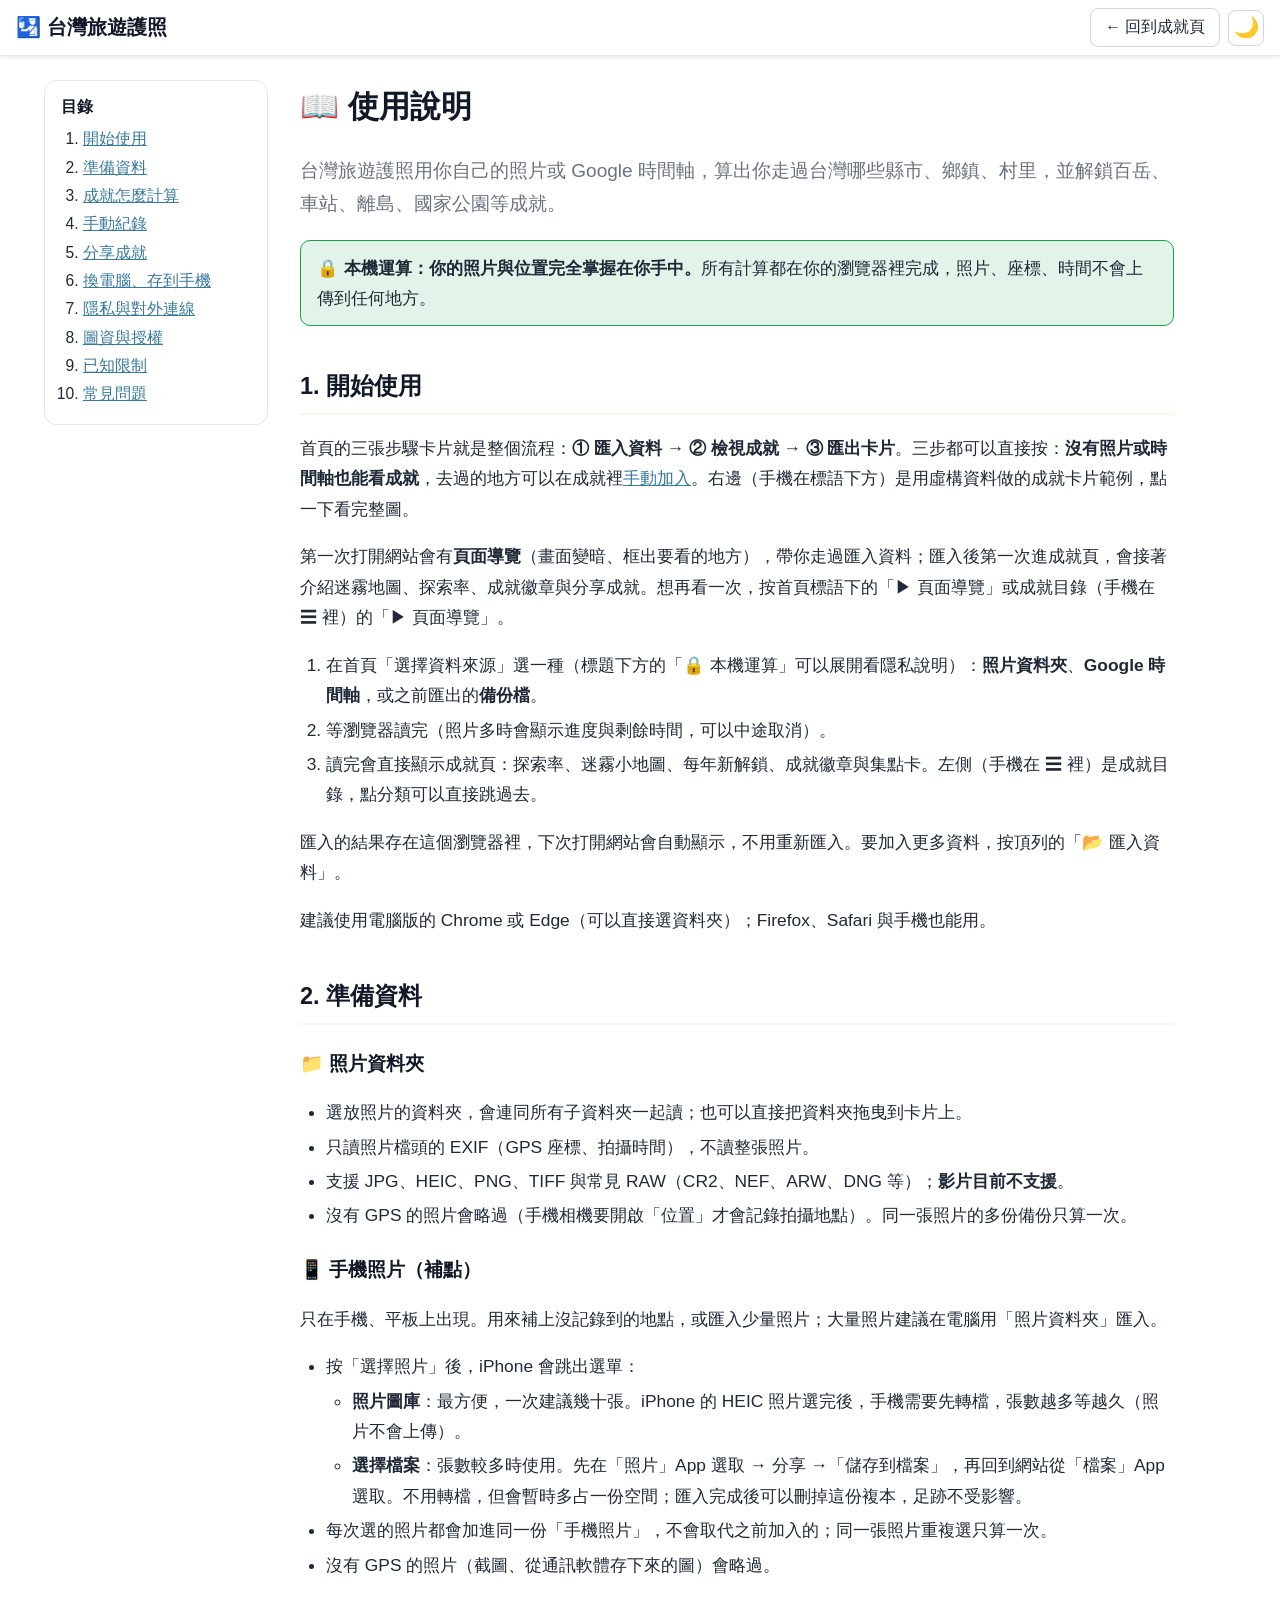
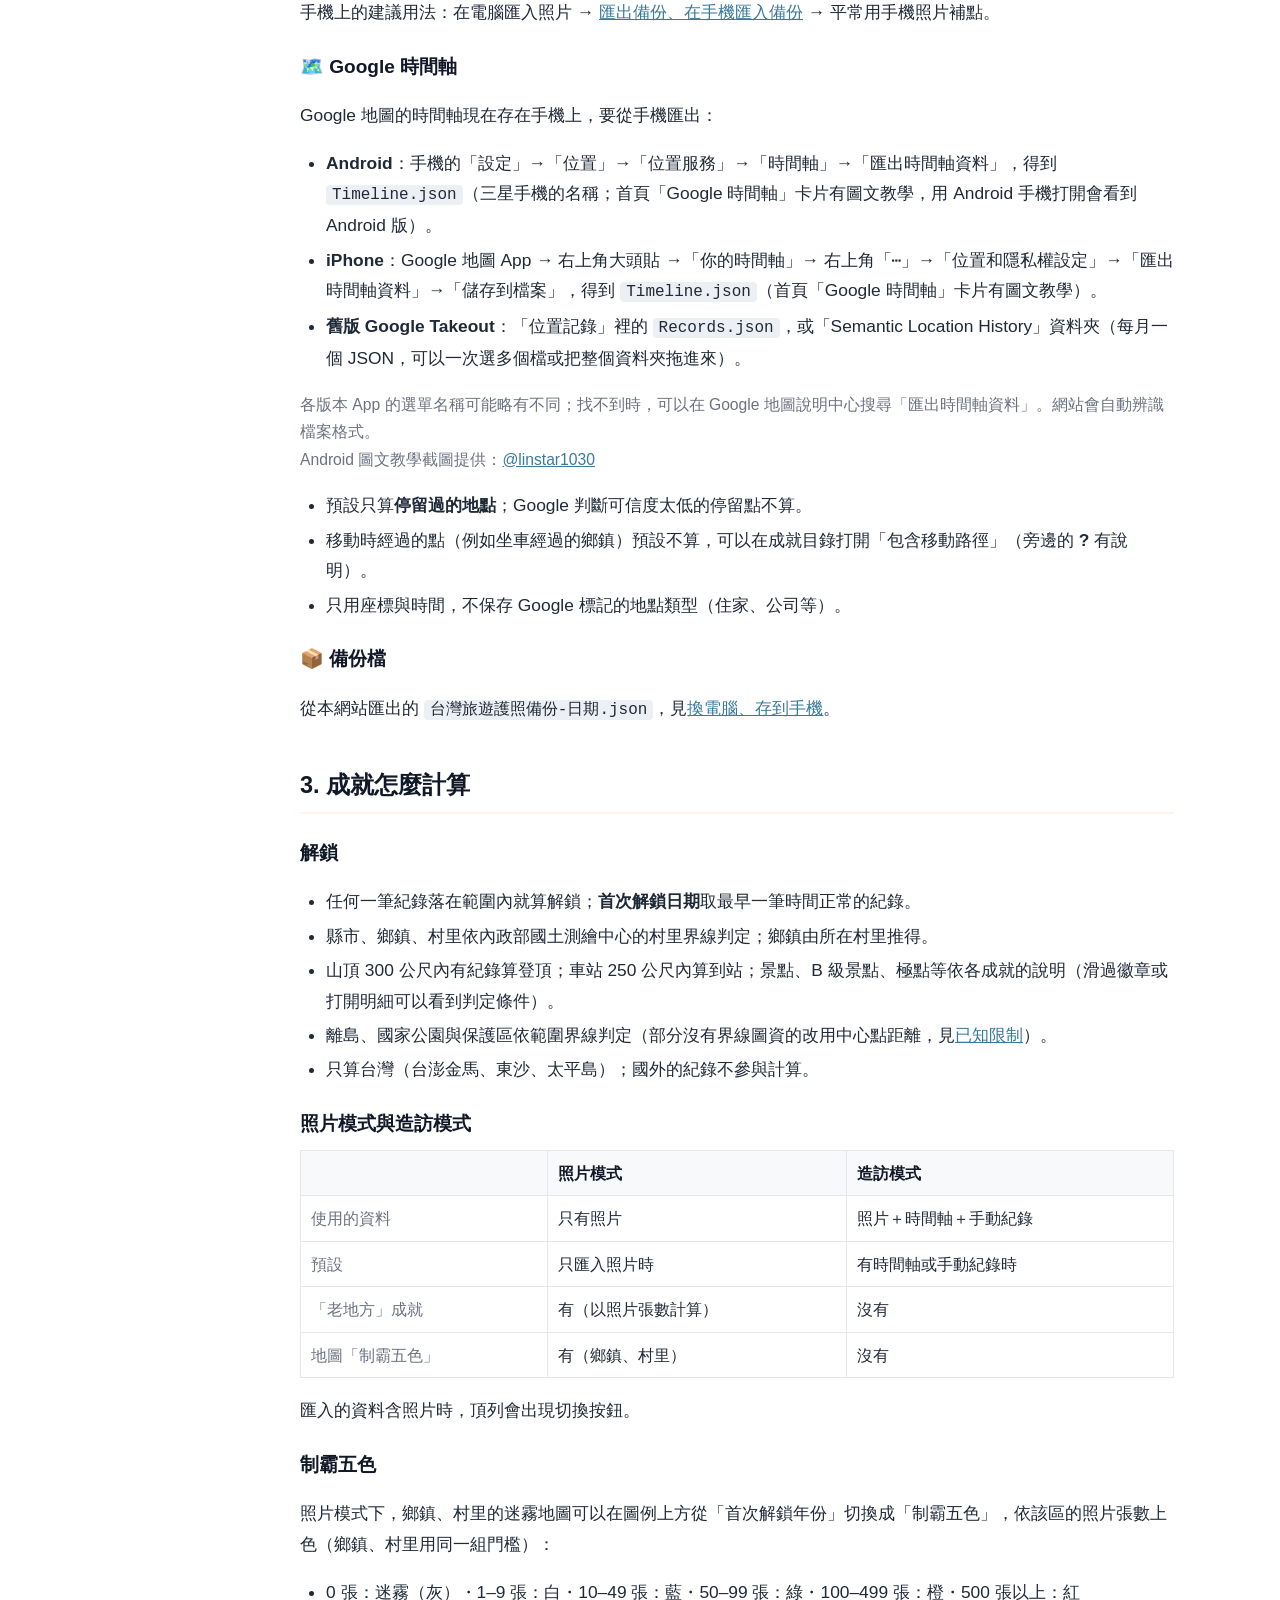
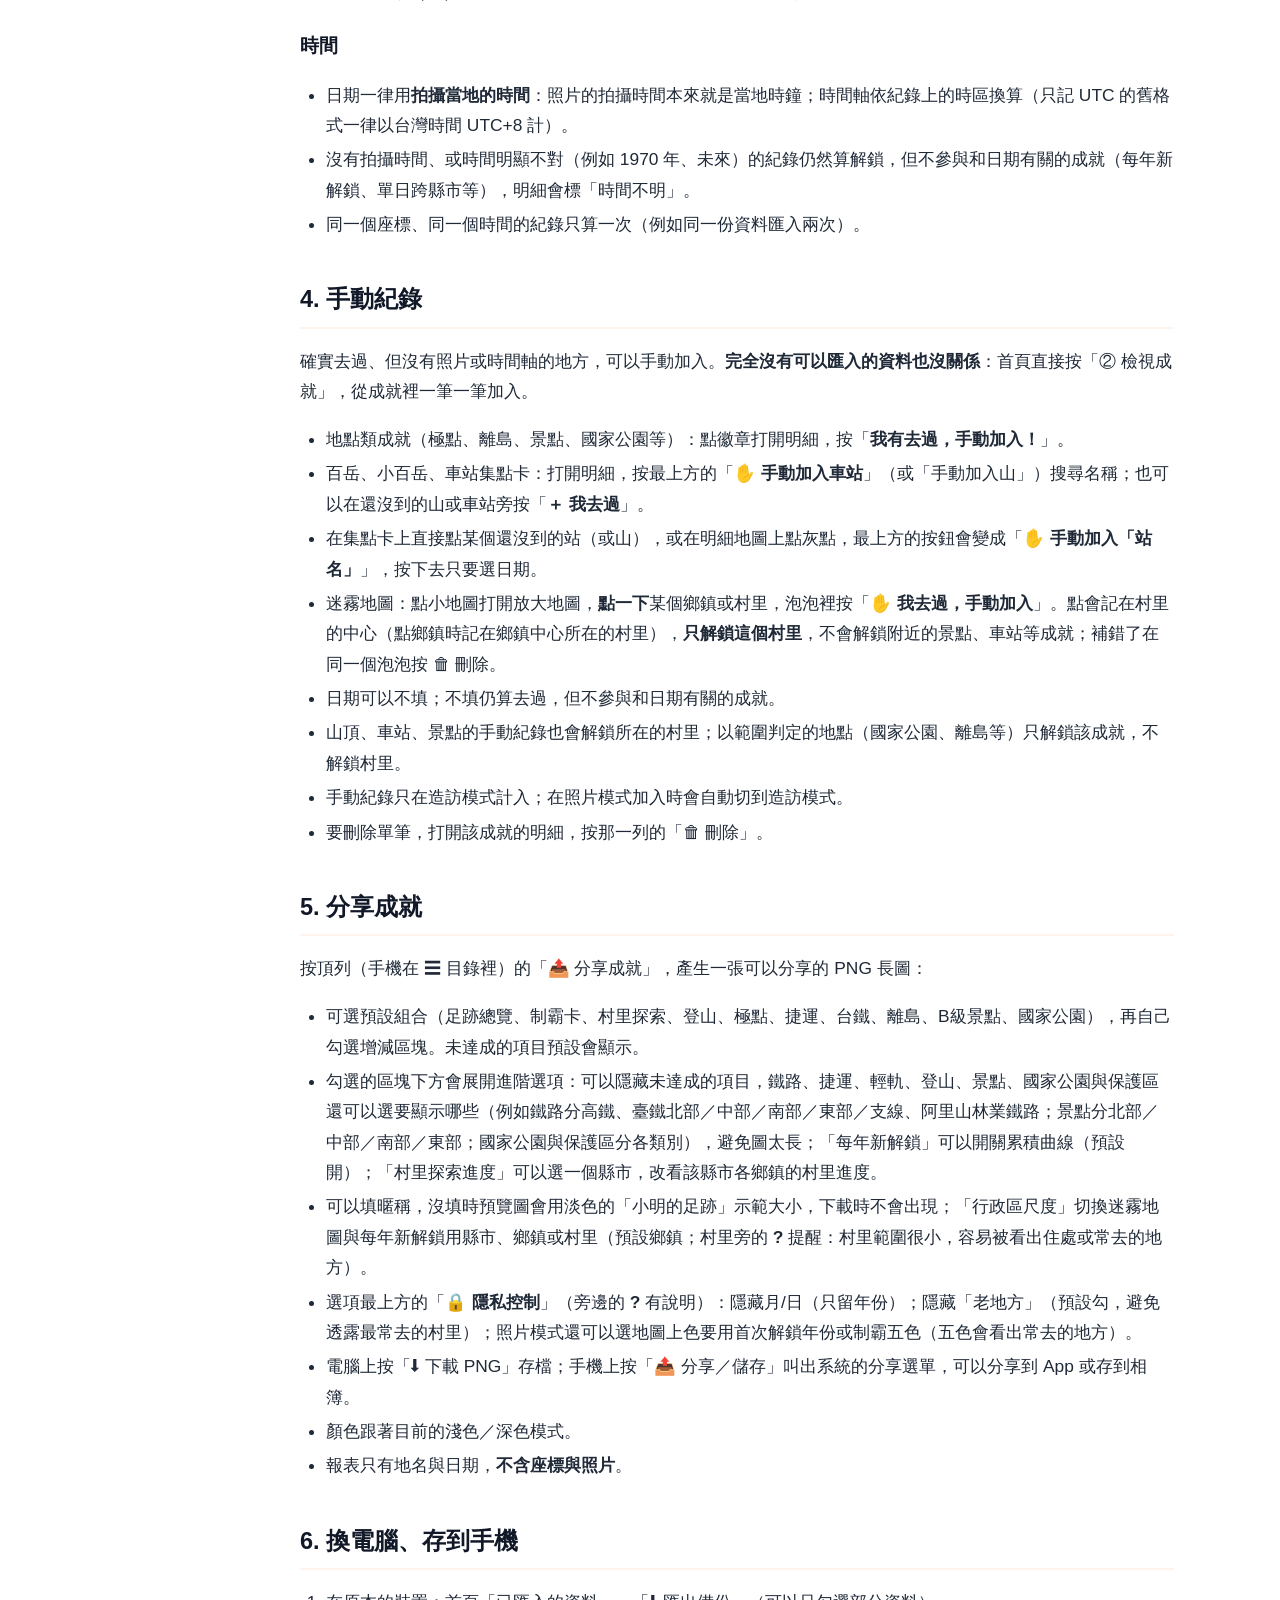
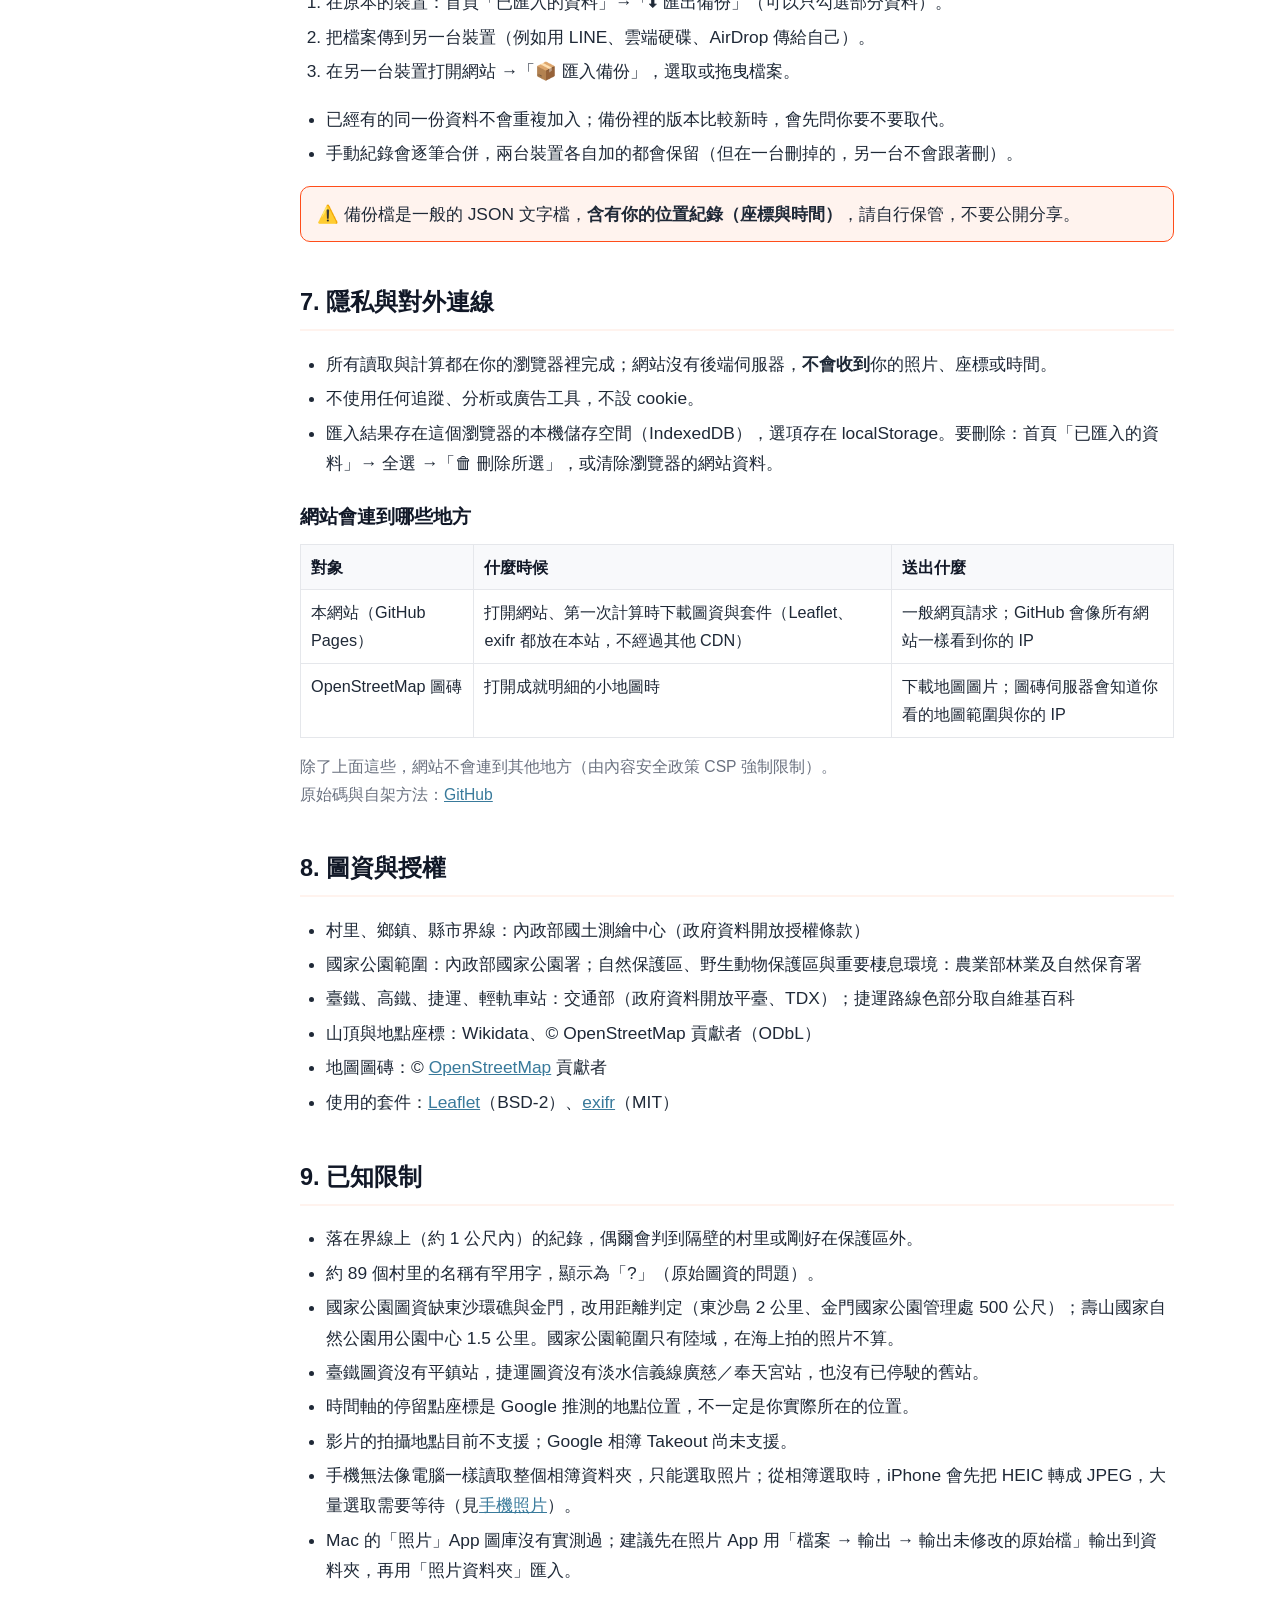
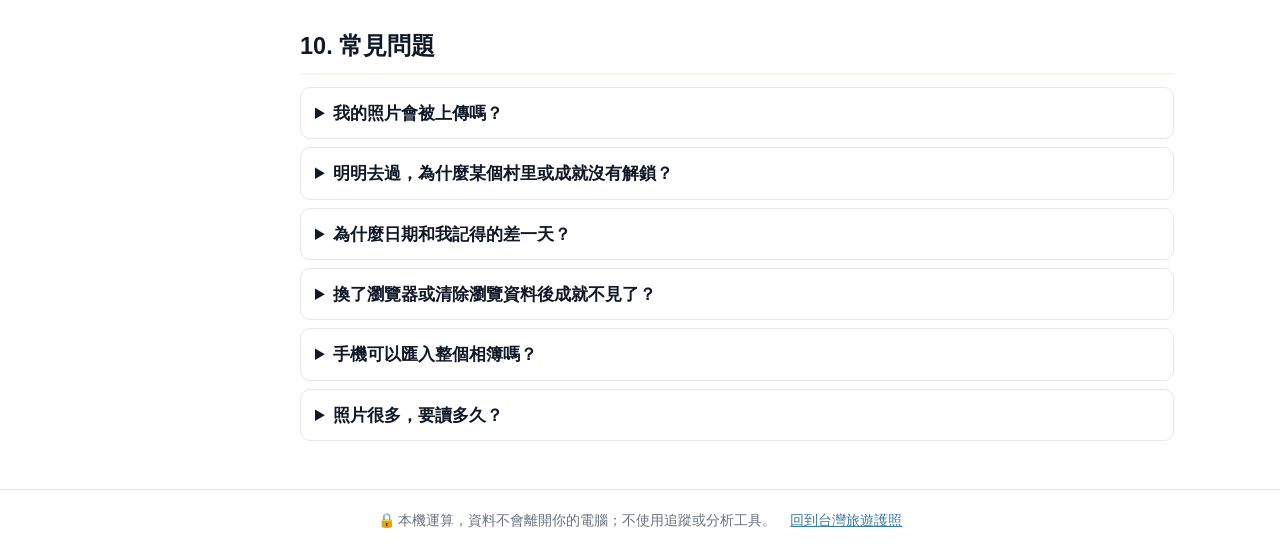
==== commit a666b3d5: "新手頁面導覽：遮罩框出重點＋說明泡泡，分兩段帶過三大步驟（js/tour.js）。首頁第一次打開且沒有資料時自動開始（三步驟 → 資料來源）；匯入後第一次進成就頁接著導（迷霧小地圖 → 探索率 → 成" ====
--- a/help.html
+++ b/help.html
@@ -9,7 +9,7 @@
 <meta name="description" content="台灣旅遊護照的使用說明：如何匯入照片與 Google 時間軸、成就怎麼計算、隱私與對外連線、圖資授權。">
 
 <link rel="stylesheet" href="css/theme.css?v=20261126b">
-<link rel="stylesheet" href="css/app.css?v=20261126a">
+<link rel="stylesheet" href="css/app.css?v=20261126c">
 <link rel="stylesheet" href="css/help.css?v=20261121b">
 <script src="js/theme.js?v=20261120"></script>
 </head>
@@ -48,6 +48,7 @@
 
         <h2 id="start">1. 開始使用</h2>
         <p>首頁的三張步驟卡片就是整個流程：<b>① 匯入資料 → ② 檢視成就 → ③ 匯出卡片</b>。三步都可以直接按：<b>沒有照片或時間軸也能看成就</b>，去過的地方可以在成就裡<a href="#manual">手動加入</a>。右邊（手機在標語下方）是用虛構資料做的成就卡片範例，點一下看完整圖。</p>
+        <p>第一次打開網站會有<b>頁面導覽</b>（畫面變暗、框出要看的地方），帶你走過匯入資料；匯入後第一次進成就頁，會接著介紹迷霧地圖、探索率、成就徽章與分享成就。想再看一次，按首頁標語下的「▶ 頁面導覽」或成就目錄（手機在 ☰ 裡）的「▶ 頁面導覽」。</p>
         <ol>
             <li>在首頁「選擇資料來源」選一種（標題下方的「🔒 本機運算」可以展開看隱私說明）：<b>照片資料夾</b>、<b>Google 時間軸</b>，或之前匯出的<b>備份檔</b>。</li>
             <li>等瀏覽器讀完（照片多時會顯示進度與剩餘時間，可以中途取消）。</li>
--- a/css/app.css
+++ b/css/app.css
@@ -1249,3 +1249,82 @@
     text-decoration: underline;
     cursor: pointer;
 }
+
+/* ---------- 新手導覽（js/tour.js）：遮罩挖洞＋說明泡泡；在頁首、側邊欄之上，放大地圖（2000）、計算中（3000）之下 ----------
+   整層放在整頁座標上（position: absolute，寬高由 JS 設成整頁大小），跟內容一起捲動；過場只用 clip-path、transform、opacity */
+.tour {
+    position: absolute;
+    left: 0;
+    top: 0;
+    z-index: 1500;
+    pointer-events: none;
+    opacity: 0;
+    transition: opacity .2s;
+}
+.tour.on { opacity: 1; }
+.tour[hidden] { display: none; }
+.tour-mask {
+    position: absolute;
+    inset: 0;
+    background: var(--c-backdrop);
+    pointer-events: auto;   /* 調暗並擋住框外的點擊（被 clip-path 挖掉的洞點得到底下） */
+    transition: clip-path .3s ease;
+}
+.tour-hole {
+    position: absolute;
+    left: 0;
+    top: 0;
+    border-radius: 4px;
+    box-shadow: 0 0 0 2px var(--c-accent);
+    pointer-events: none;   /* 框住的地方照常可以點 */
+    transition: transform .3s ease, width .3s ease, height .3s ease;
+}
+.tour-pop {
+    position: absolute;
+    pointer-events: none;   /* 淡出時不能點 */
+    padding: 14px 16px 12px;
+    background: var(--c-surface);
+    color: var(--c-text);
+    border: 1px solid var(--c-border);
+    border-radius: 12px;
+    box-shadow: 0 8px 28px var(--c-shadow-strong);
+    font-size: calc(14px * var(--fs, 1));
+    line-height: 1.6;
+    opacity: 0;
+    transform: translateY(8px);
+    transition: opacity .15s, transform .2s ease;
+}
+.tour-pop.show {
+    pointer-events: auto;
+    opacity: 1;
+    transform: none;
+}
+.tour-count {
+    color: var(--c-text-muted);
+    font-size: calc(12px * var(--fs, 1));
+}
+.tour-title {
+    margin: 2px 0 4px;
+    color: var(--c-text-strong);
+    font-weight: 700;
+    font-size: calc(16px * var(--fs, 1));
+}
+.tour-btns {
+    display: flex;
+    align-items: center;
+    gap: 8px;
+    margin-top: 12px;
+}
+.tour-gap { flex: 1; }
+.tour-skip {
+    padding: 4px 0;
+    color: var(--c-text-muted);
+    font-size: calc(13px * var(--fs, 1));
+    background: none;
+    border: none;
+    cursor: pointer;
+}
+.tour-skip:hover { color: var(--c-text); text-decoration: underline; }
+@media (prefers-reduced-motion: reduce) {
+    .tour, .tour-mask, .tour-hole, .tour-pop { transition: none; }
+}
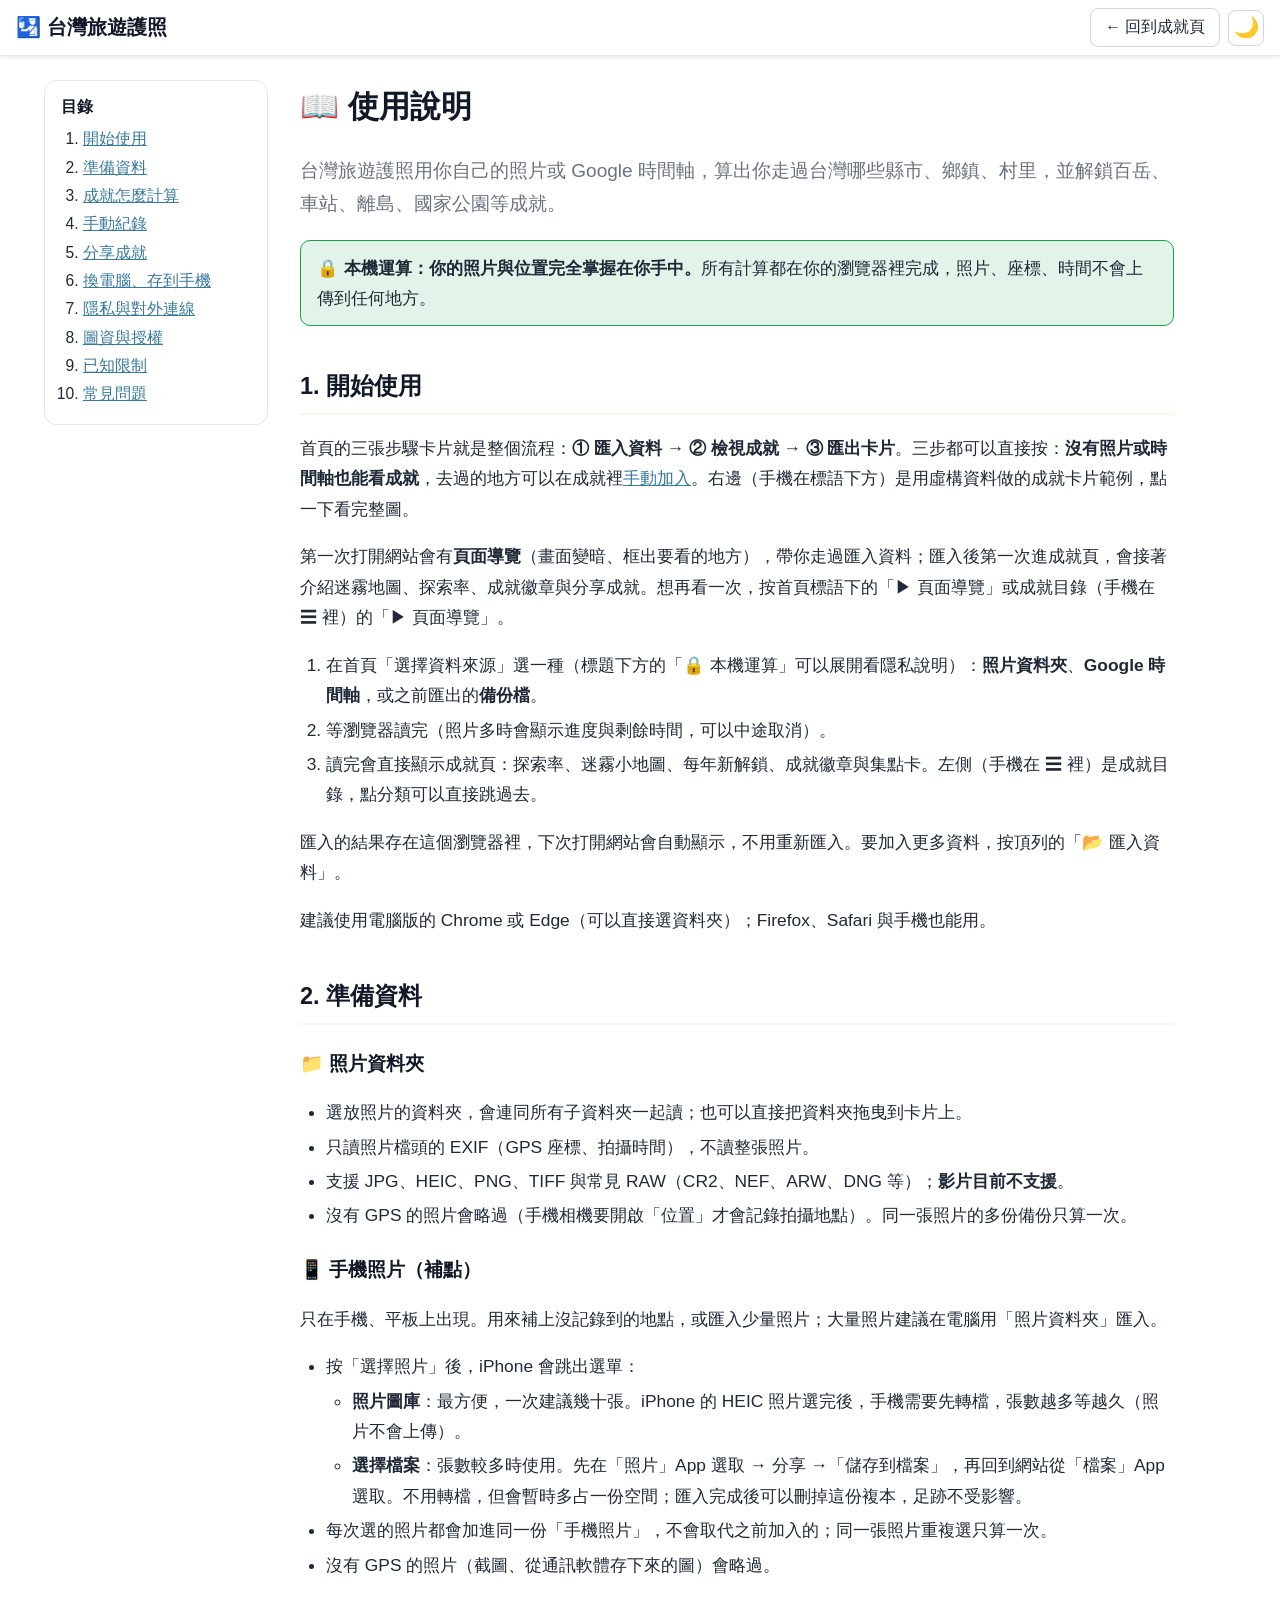
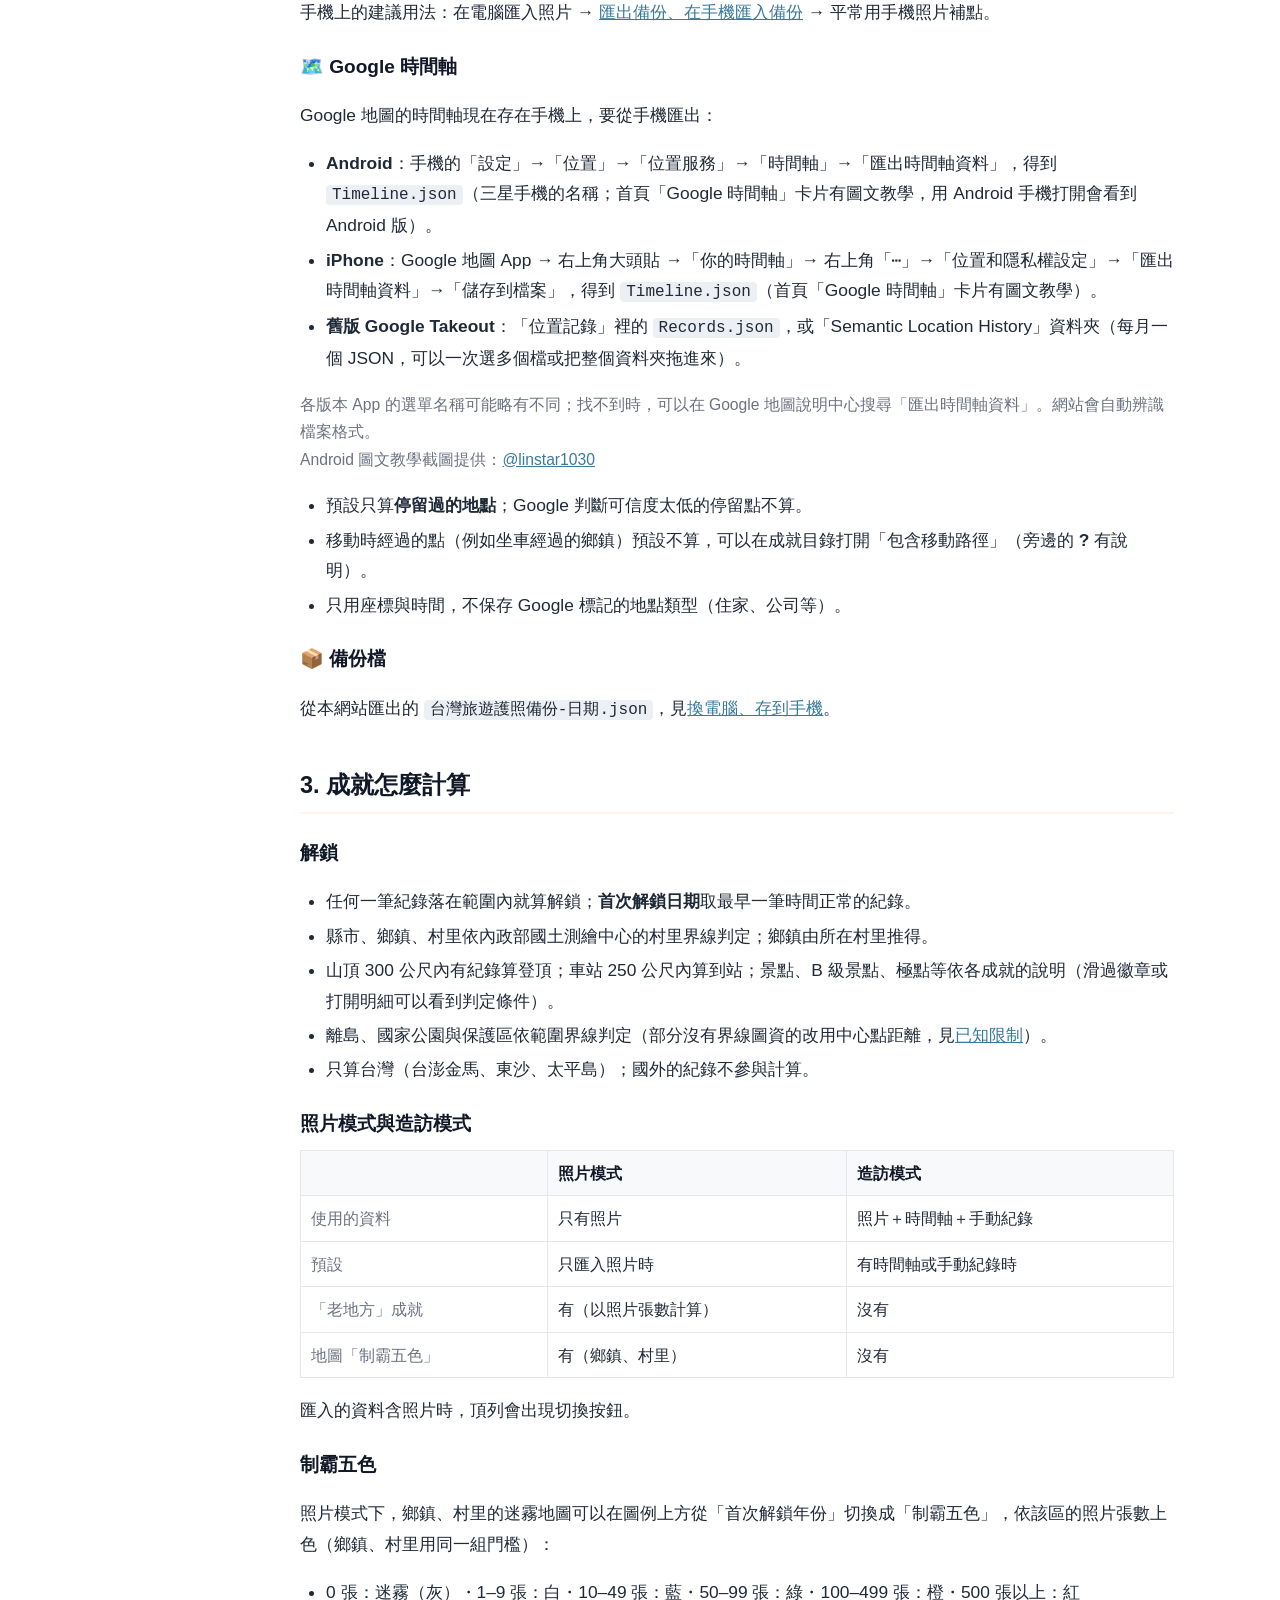
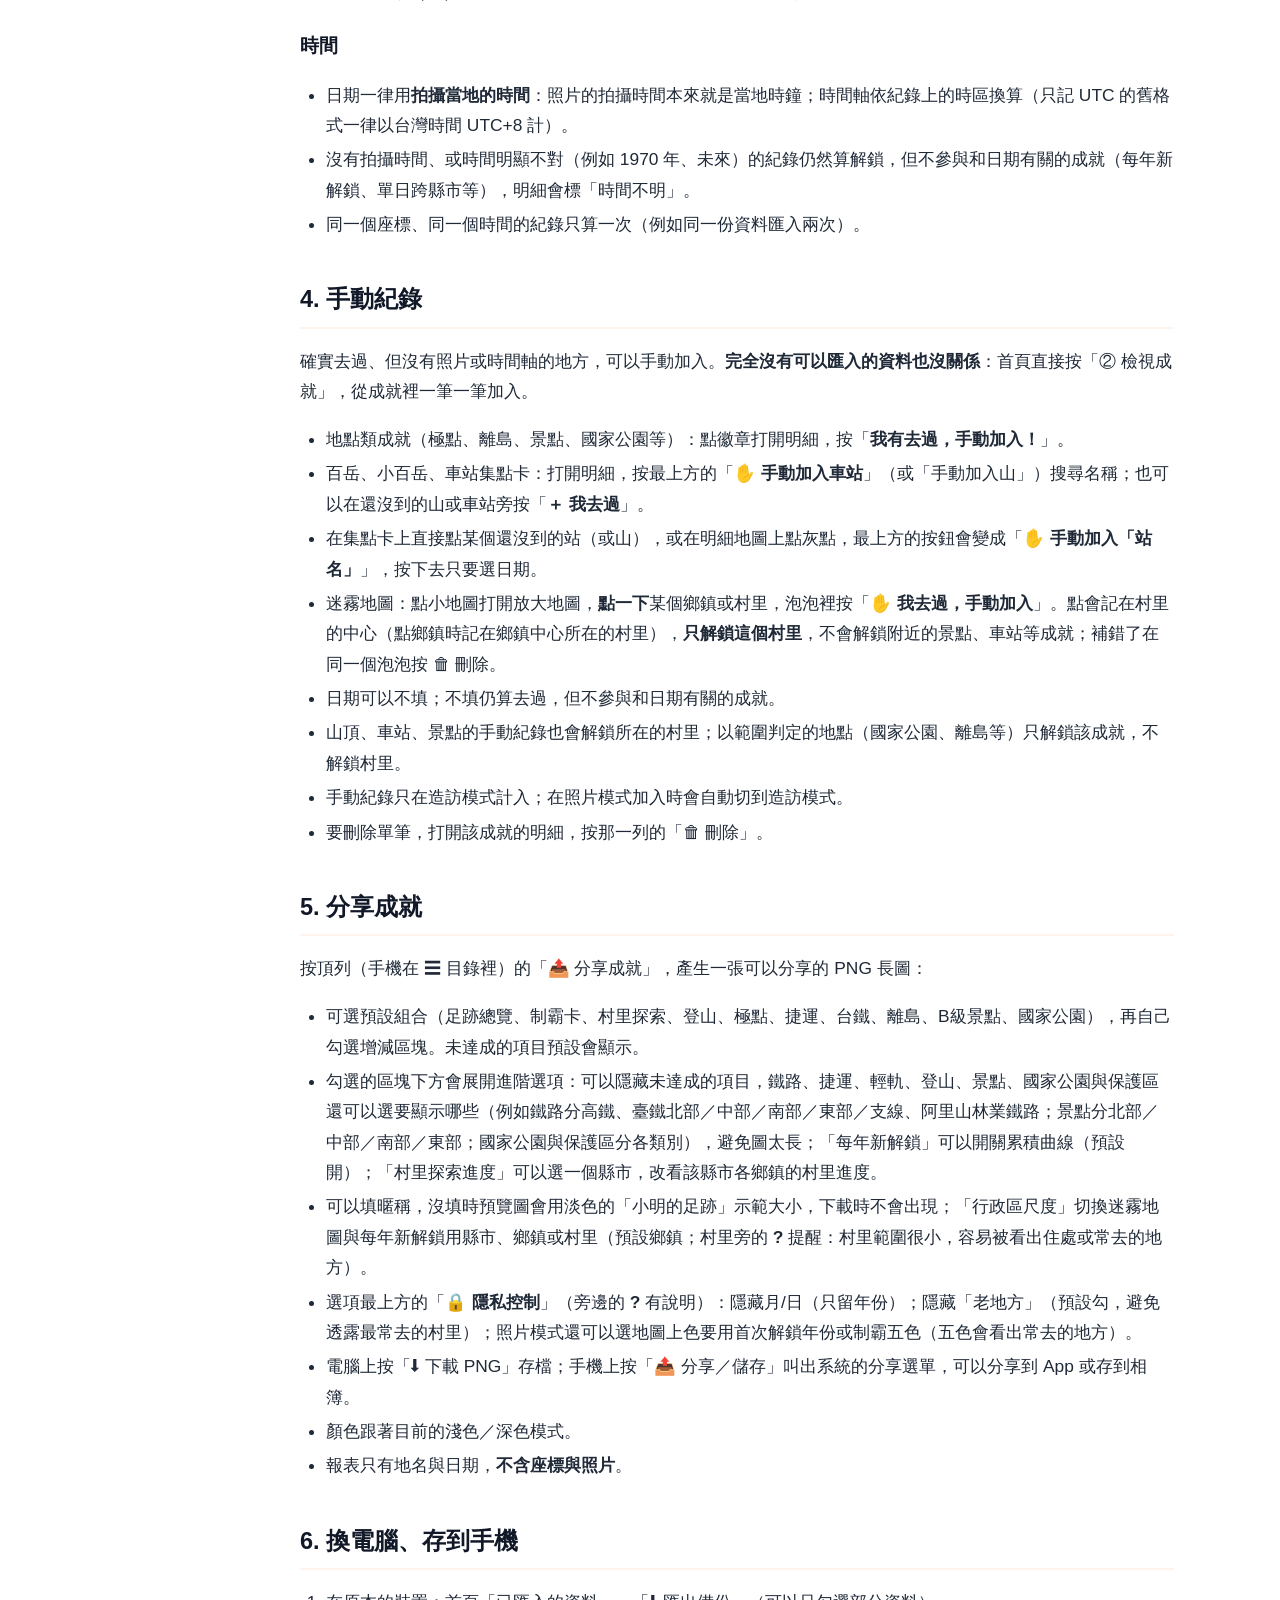
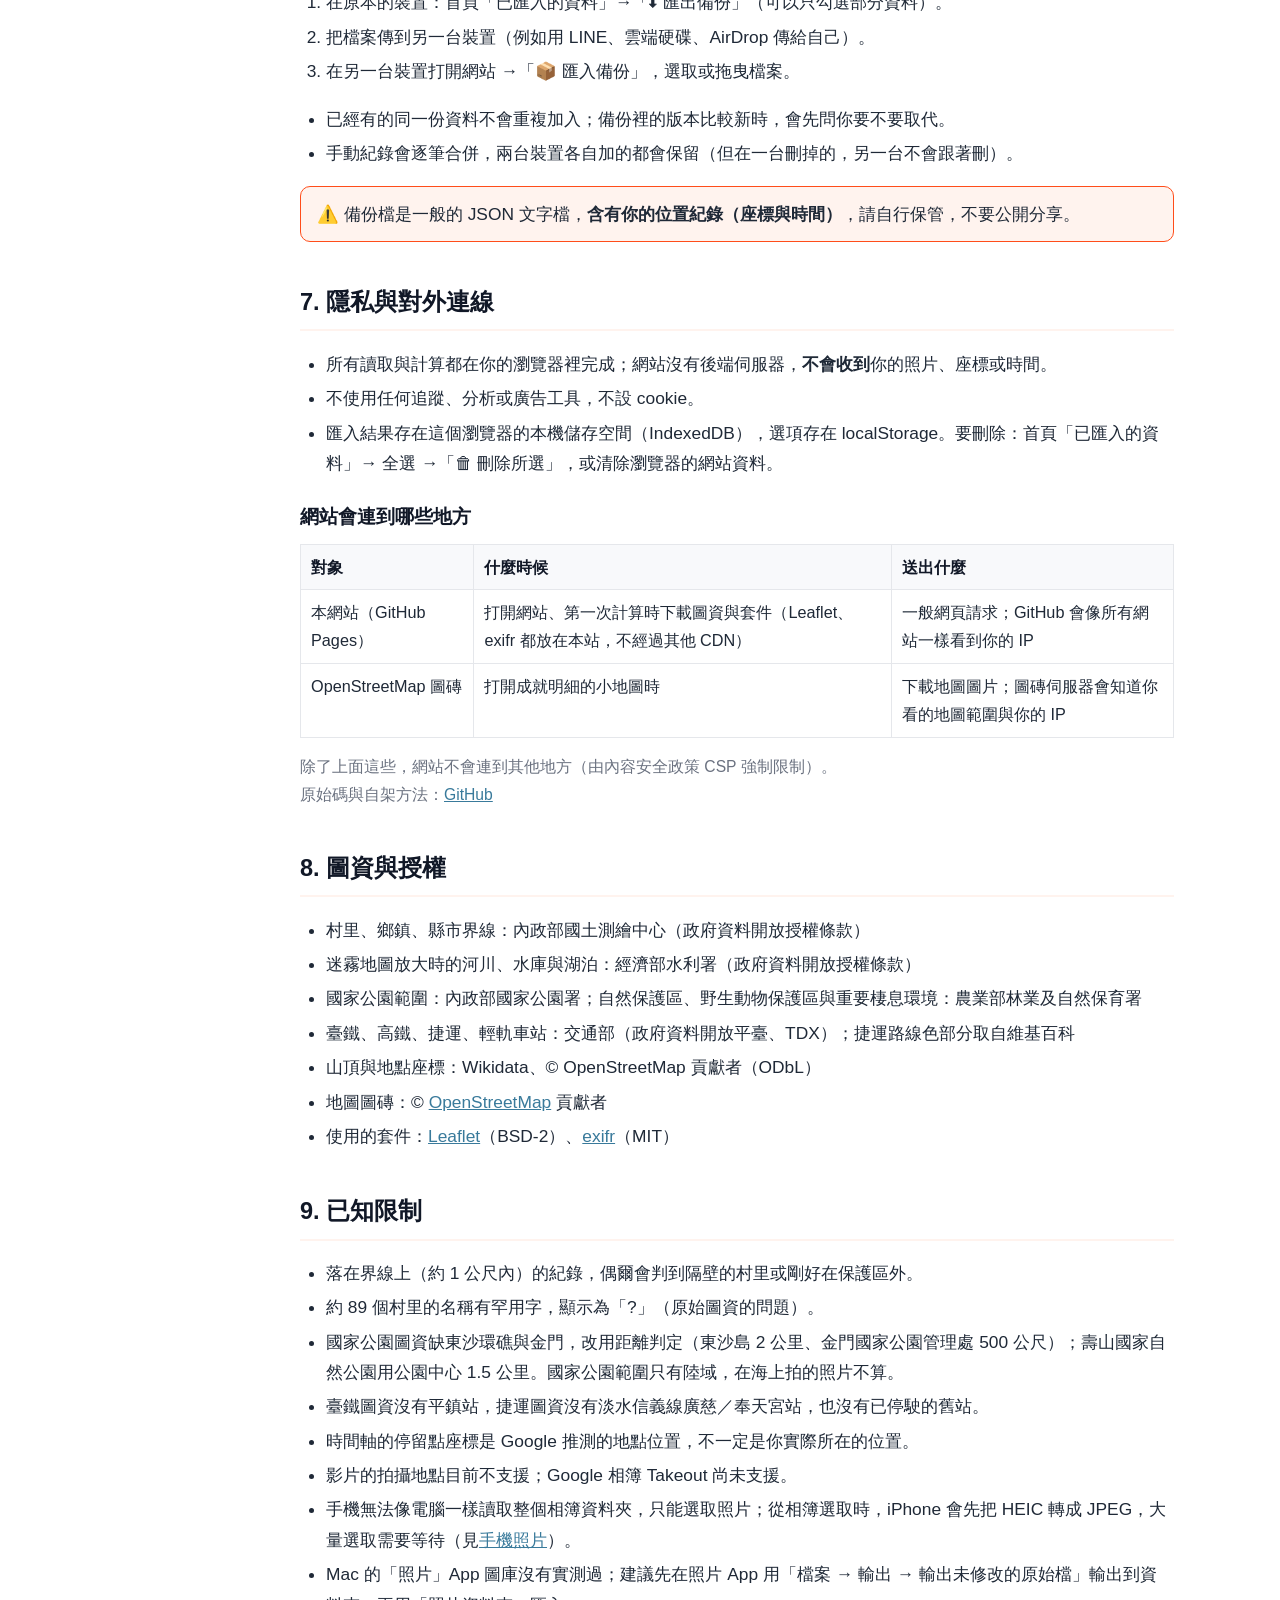
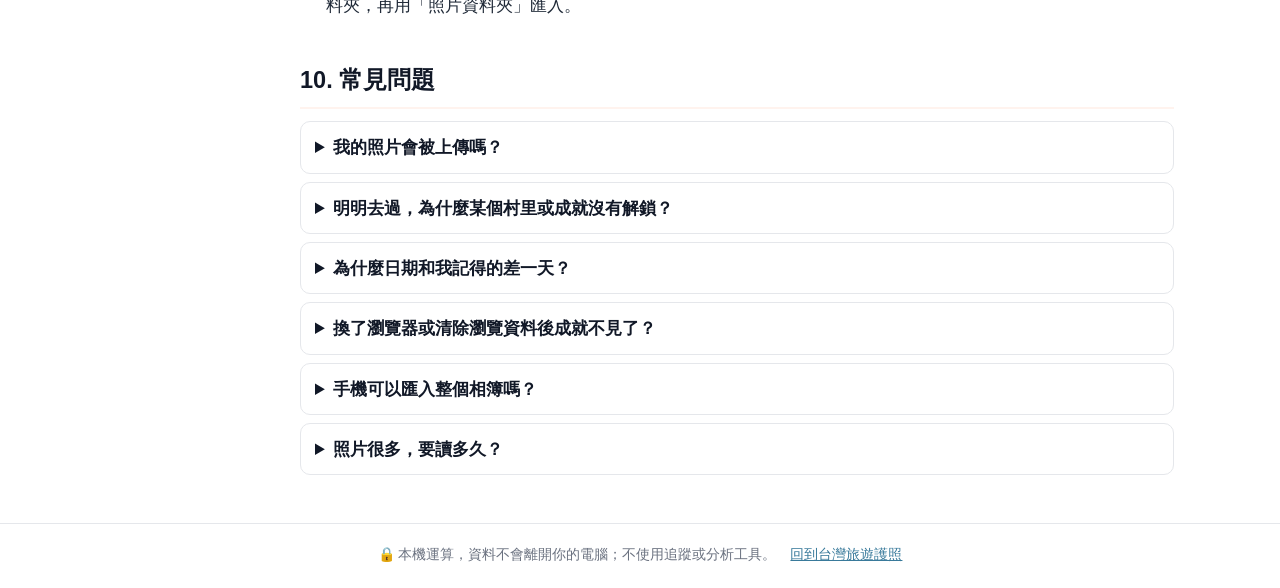
==== commit cdc22ea0: "迷霧地圖放大彈窗：河川與水庫湖泊圖層、縣市粗邊界、村里多放大三級。水系由新工具 tools/export_water.py 直接讀經濟部水利署河川面 shapefile（TWD97 TM2，不經 Po" ====
--- a/help.html
+++ b/help.html
@@ -8,7 +8,7 @@
 <title>使用說明・台灣旅遊護照</title>
 <meta name="description" content="台灣旅遊護照的使用說明：如何匯入照片與 Google 時間軸、成就怎麼計算、隱私與對外連線、圖資授權。">
 
-<link rel="stylesheet" href="css/theme.css?v=20261126b">
+<link rel="stylesheet" href="css/theme.css?v=20261126d">
 <link rel="stylesheet" href="css/app.css?v=20261126c">
 <link rel="stylesheet" href="css/help.css?v=20261121b">
 <script src="js/theme.js?v=20261120"></script>
@@ -186,6 +186,7 @@
         <h2 id="data">8. 圖資與授權</h2>
         <ul>
             <li>村里、鄉鎮、縣市界線：內政部國土測繪中心（政府資料開放授權條款）</li>
+            <li>迷霧地圖放大時的河川、水庫與湖泊：經濟部水利署（政府資料開放授權條款）</li>
             <li>國家公園範圍：內政部國家公園署；自然保護區、野生動物保護區與重要棲息環境：農業部林業及自然保育署</li>
             <li>臺鐵、高鐵、捷運、輕軌車站：交通部（政府資料開放平臺、TDX）；捷運路線色部分取自維基百科</li>
             <li>山頂與地點座標：Wikidata、© OpenStreetMap 貢獻者（ODbL）</li>
--- a/css/theme.css
+++ b/css/theme.css
@@ -63,6 +63,7 @@
     --c-fog: #cdd3da;             /* 迷霧地圖未解鎖區域 */
     --c-fog-line: #ffffff;        /* 迷霧地圖界線 */
     --c-map-coast: #4b6584;       /* 迷霧地圖海岸線（加粗描邊） */
+    --c-map-water: var(--c-sidebar-bg);   /* 迷霧地圖放大彈窗的河川、水庫、湖泊：和海（放大地圖底色）同色 */
     --c-badge-off: #cdd3da;       /* 未達成的徽章 */
     --c-badge-off-ring: #b7bec7;
     --c-map-trail: #2c3e66;       /* 地圖上較早的足跡點、軌跡線 */
@@ -121,6 +122,7 @@
     --c-fog: #3a4552;
     --c-fog-line: #171d24;
     --c-map-coast: #8ea9c8;
+    --c-map-water: var(--c-sidebar-bg);
     --c-badge-off: #3a4552;
     --c-badge-off-ring: #4a5663;
     --c-map-trail: #a5b8dc;
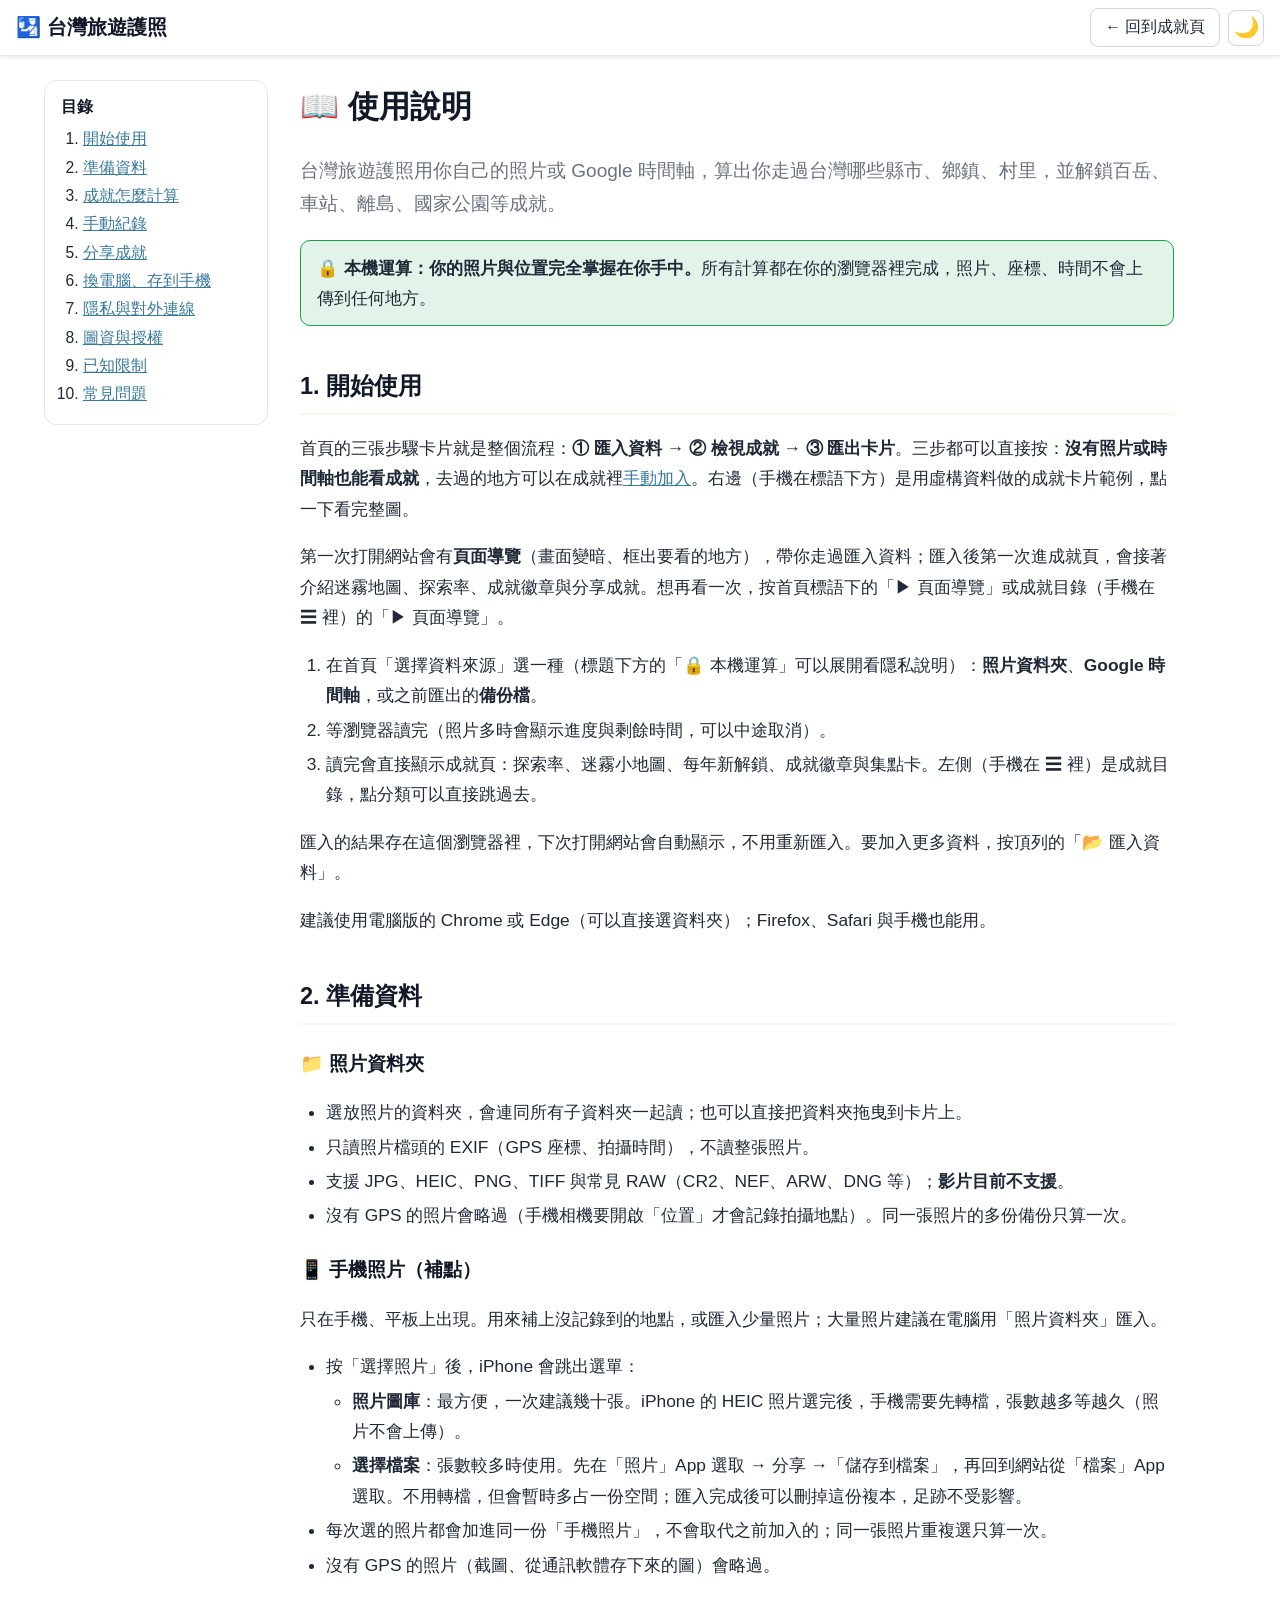
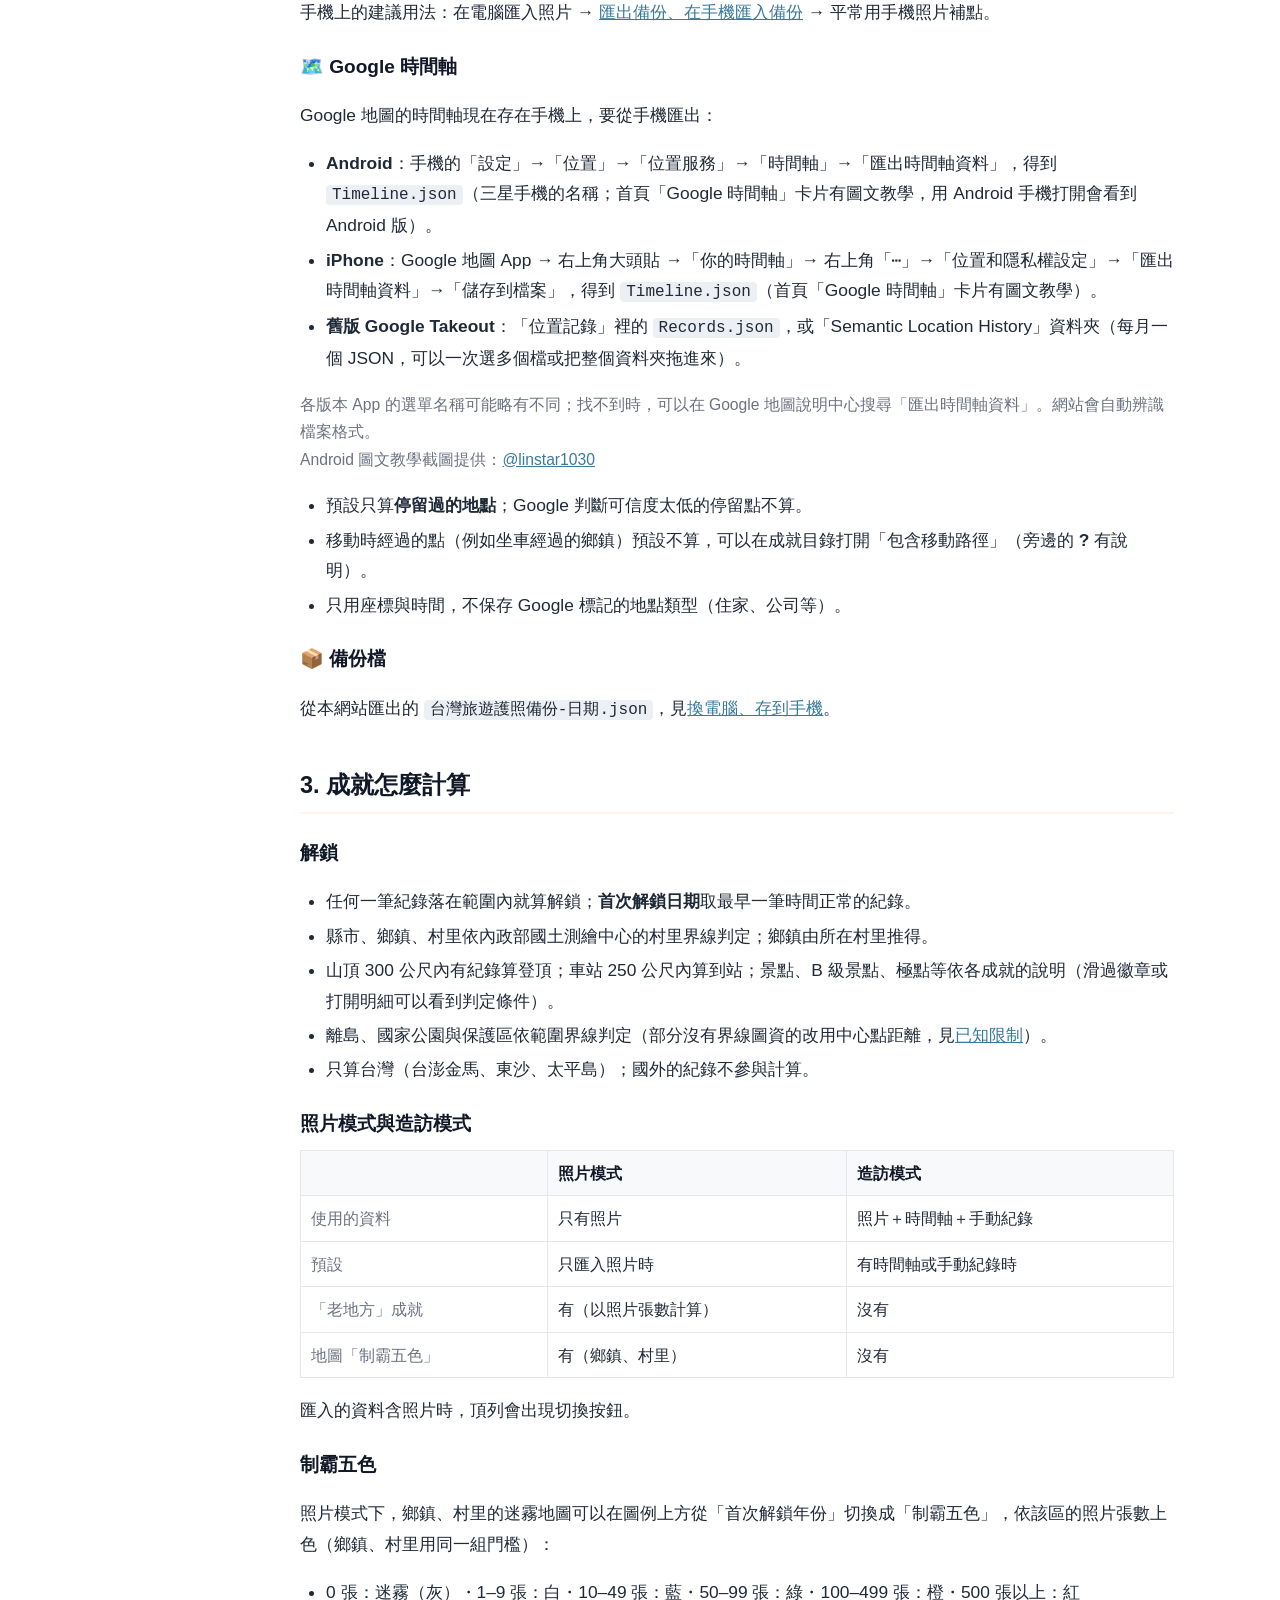
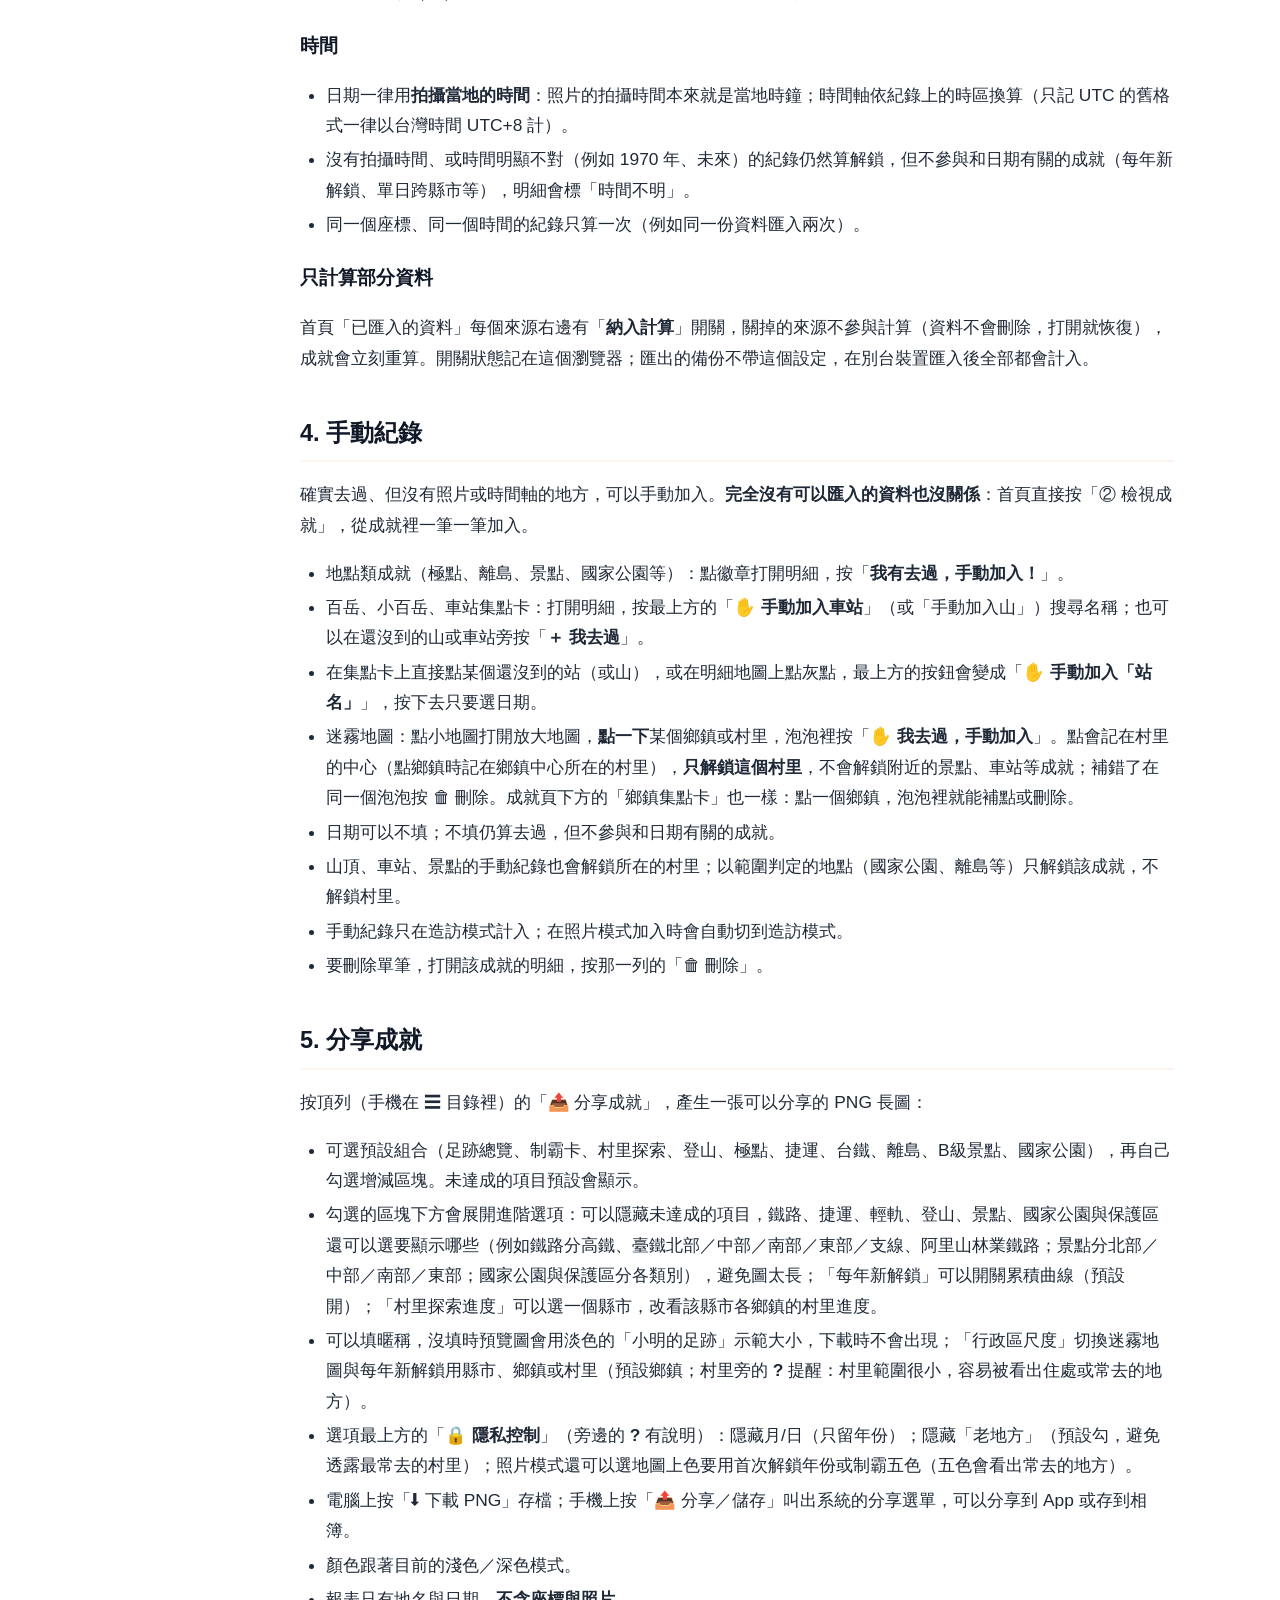
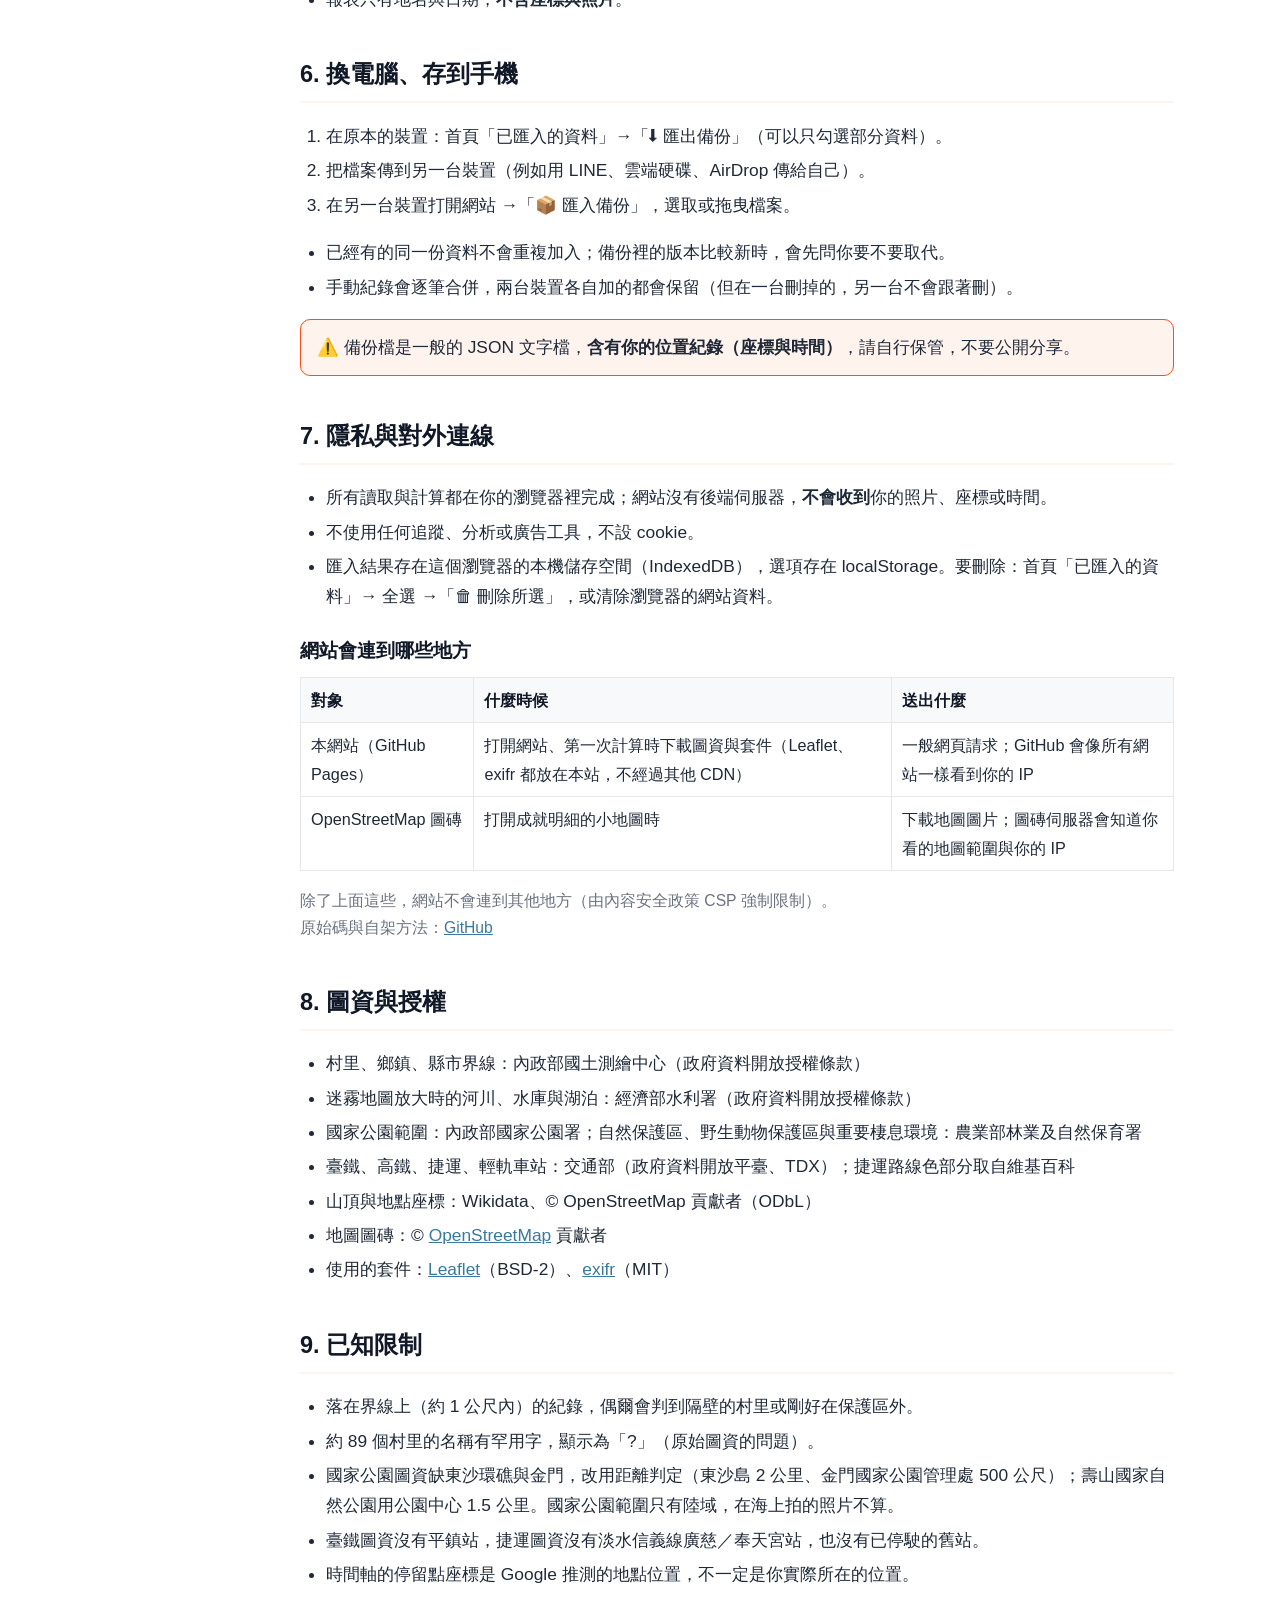
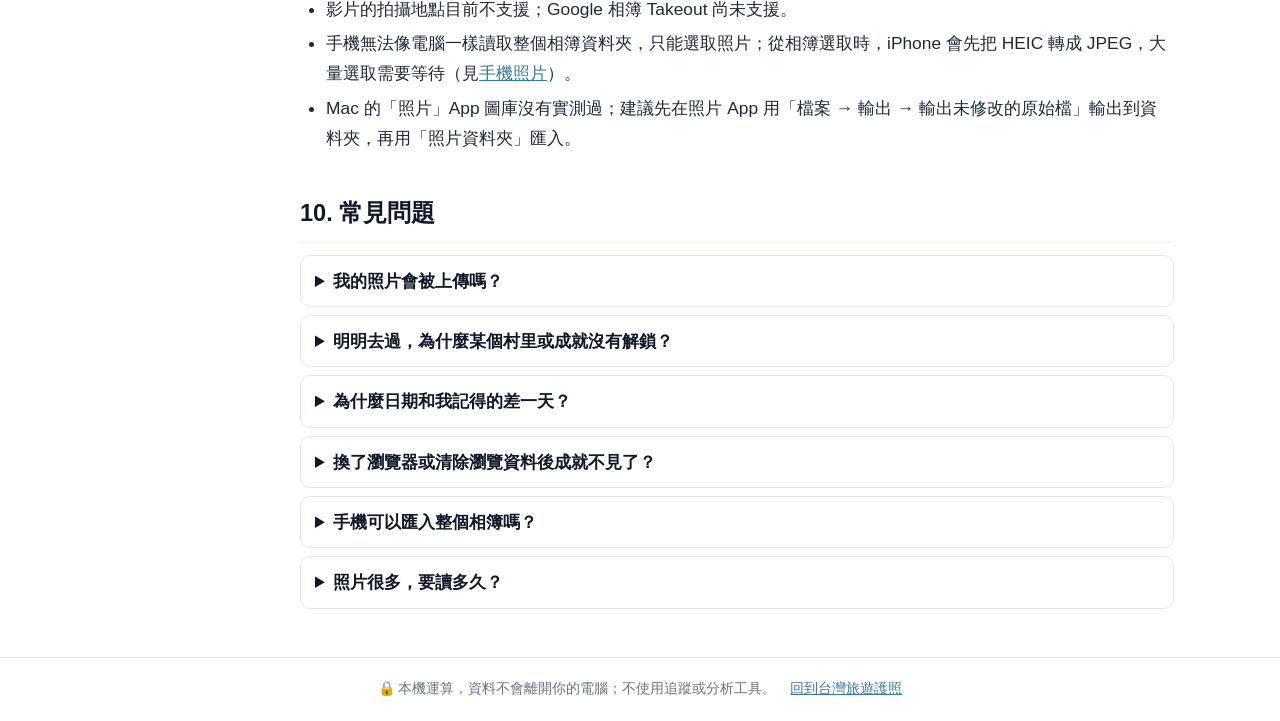
==== commit 3e051745: "成就頁卡片入口與集點卡、明細鄉鎮補點、資料來源「納入計算」開關 - 探索率卡片整張可點：捲到下方明細並展開；最近解鎖卡片整張可點：開「完整解鎖順序」彈窗（依首次解鎖時間列出全部、依年份分段、最新／最早" ====
--- a/help.html
+++ b/help.html
@@ -9,7 +9,7 @@
 <meta name="description" content="台灣旅遊護照的使用說明：如何匯入照片與 Google 時間軸、成就怎麼計算、隱私與對外連線、圖資授權。">
 
 <link rel="stylesheet" href="css/theme.css?v=20261126d">
-<link rel="stylesheet" href="css/app.css?v=20261126c">
+<link rel="stylesheet" href="css/app.css?v=20261126d">
 <link rel="stylesheet" href="css/help.css?v=20261121b">
 <script src="js/theme.js?v=20261120"></script>
 </head>
@@ -129,6 +129,8 @@
             <li>沒有拍攝時間、或時間明顯不對（例如 1970 年、未來）的紀錄仍然算解鎖，但不參與和日期有關的成就（每年新解鎖、單日跨縣市等），明細會標「時間不明」。</li>
             <li>同一個座標、同一個時間的紀錄只算一次（例如同一份資料匯入兩次）。</li>
         </ul>
+        <h3>只計算部分資料</h3>
+        <p>首頁「已匯入的資料」每個來源右邊有「<b>納入計算</b>」開關，關掉的來源不參與計算（資料不會刪除，打開就恢復），成就會立刻重算。開關狀態記在這個瀏覽器；匯出的備份不帶這個設定，在別台裝置匯入後全部都會計入。</p>
 
         <h2 id="manual">4. 手動紀錄</h2>
         <p>確實去過、但沒有照片或時間軸的地方，可以手動加入。<b>完全沒有可以匯入的資料也沒關係</b>：首頁直接按「② 檢視成就」，從成就裡一筆一筆加入。</p>
@@ -136,7 +138,7 @@
             <li>地點類成就（極點、離島、景點、國家公園等）：點徽章打開明細，按「<b>我有去過，手動加入！</b>」。</li>
             <li>百岳、小百岳、車站集點卡：打開明細，按最上方的「<b>✋ 手動加入車站</b>」（或「手動加入山」）搜尋名稱；也可以在還沒到的山或車站旁按「<b>＋ 我去過</b>」。</li>
             <li>在集點卡上直接點某個還沒到的站（或山），或在明細地圖上點灰點，最上方的按鈕會變成「<b>✋ 手動加入「站名」</b>」，按下去只要選日期。</li>
-            <li>迷霧地圖：點小地圖打開放大地圖，<b>點一下</b>某個鄉鎮或村里，泡泡裡按「<b>✋ 我去過，手動加入</b>」。點會記在村里的中心（點鄉鎮時記在鄉鎮中心所在的村里），<b>只解鎖這個村里</b>，不會解鎖附近的景點、車站等成就；補錯了在同一個泡泡按 🗑 刪除。</li>
+            <li>迷霧地圖：點小地圖打開放大地圖，<b>點一下</b>某個鄉鎮或村里，泡泡裡按「<b>✋ 我去過，手動加入</b>」。點會記在村里的中心（點鄉鎮時記在鄉鎮中心所在的村里），<b>只解鎖這個村里</b>，不會解鎖附近的景點、車站等成就；補錯了在同一個泡泡按 🗑 刪除。成就頁下方的「鄉鎮集點卡」也一樣：點一個鄉鎮，泡泡裡就能補點或刪除。</li>
             <li>日期可以不填；不填仍算去過，但不參與和日期有關的成就。</li>
             <li>山頂、車站、景點的手動紀錄也會解鎖所在的村里；以範圍判定的地點（國家公園、離島等）只解鎖該成就，不解鎖村里。</li>
             <li>手動紀錄只在造訪模式計入；在照片模式加入時會自動切到造訪模式。</li>
--- a/css/app.css
+++ b/css/app.css
@@ -861,7 +861,7 @@
 }
 
 .app-check input,
-.app-source-list input[type="checkbox"] {
+.app-source-list input.src-sel {
     width: 18px;
     height: 18px;
     margin: 0;
@@ -877,12 +877,88 @@
 
 .app-source-list li {
     display: grid;
-    grid-template-columns: auto auto 1fr;
+    grid-template-columns: auto auto 1fr auto;
     gap: 4px 12px;
     align-items: center;
     padding: 12px 14px;
     border-bottom: 1px solid var(--c-border);
     cursor: pointer;
+}
+
+/* 「納入計算」開關（撥動開關樣式）；關掉的來源整列變淡 */
+.app-source-list .src-use {
+    display: inline-flex;
+    flex-direction: column;
+    align-items: center;
+    gap: 3px;
+    cursor: pointer;
+    user-select: none;
+}
+
+.app-source-list .src-use input {
+    appearance: none;
+    position: relative;
+    width: 38px;
+    height: 22px;
+    margin: 0;
+    background: var(--c-surface-3);
+    border: 1px solid var(--c-border);
+    border-radius: 999px;
+    cursor: pointer;
+    transition: background 0.15s;
+}
+
+.app-source-list .src-use input::after {
+    content: "";
+    position: absolute;
+    top: 2px;
+    left: 2px;
+    width: 16px;
+    height: 16px;
+    background: var(--c-surface);
+    border-radius: 50%;
+    box-shadow: 0 1px 2px rgb(0 0 0 / 30%);
+    transition: transform 0.15s;
+}
+
+.app-source-list .src-use input:checked {
+    background: var(--c-accent);
+    border-color: var(--c-accent);
+}
+
+.app-source-list .src-use input:checked::after {
+    transform: translateX(16px);
+}
+
+.app-source-list .src-use input:focus-visible {
+    outline: 2px solid var(--c-accent);
+    outline-offset: 2px;
+}
+
+.app-source-list .src-use-text {
+    font-size: calc(11.5px * var(--fs, 1));
+    color: var(--c-text-muted);
+    white-space: nowrap;
+}
+
+.app-source-list li.off .icon,
+.app-source-list li.off .src-body {
+    opacity: 0.5;
+}
+
+.app-source-list .src-off-tag {
+    margin-left: 6px;
+    padding: 1px 7px;
+    font-size: calc(11.5px * var(--fs, 1));
+    font-weight: normal;
+    color: var(--c-text-muted);
+    background: var(--c-surface-3);
+    border-radius: 999px;
+}
+
+@media (prefers-reduced-motion: reduce) {
+    .app-source-list .src-use input,
+    .app-source-list .src-use input::after { transition: none; }
 }
 
 .app-source-list li:hover {
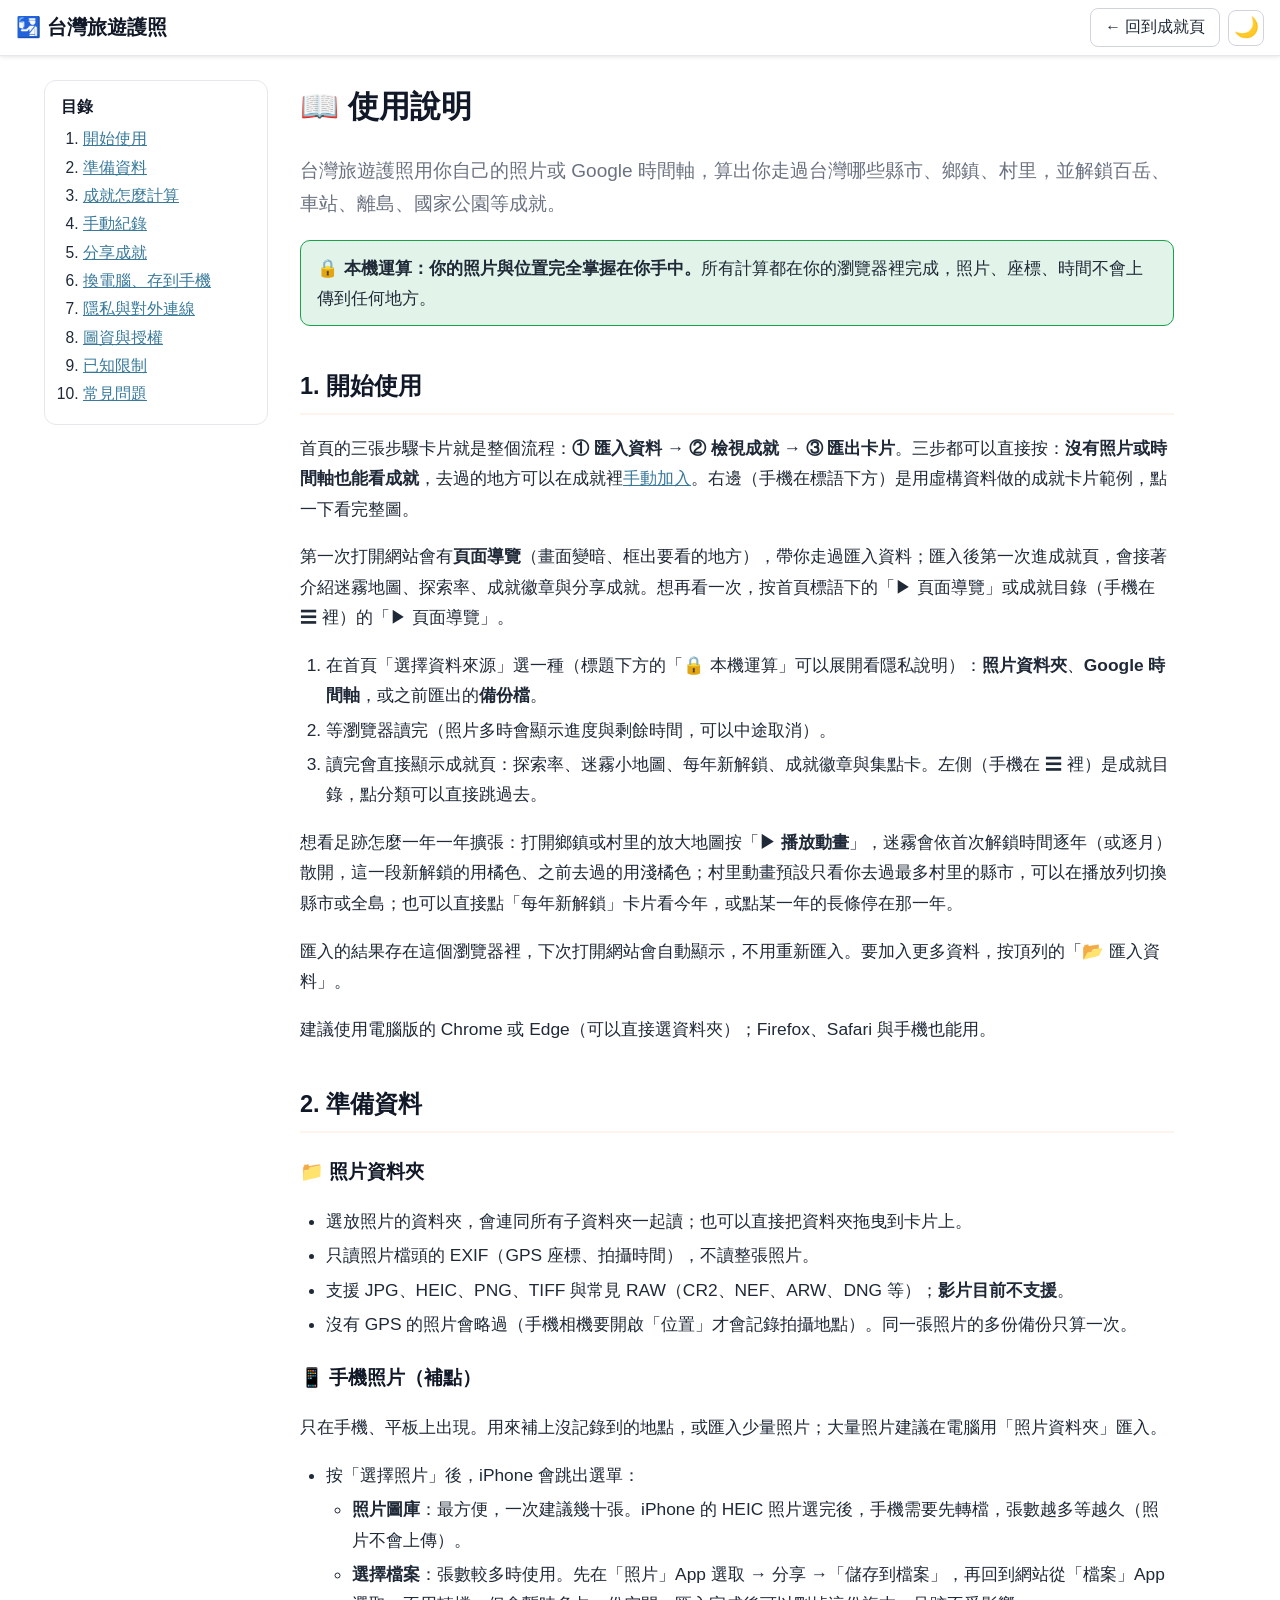
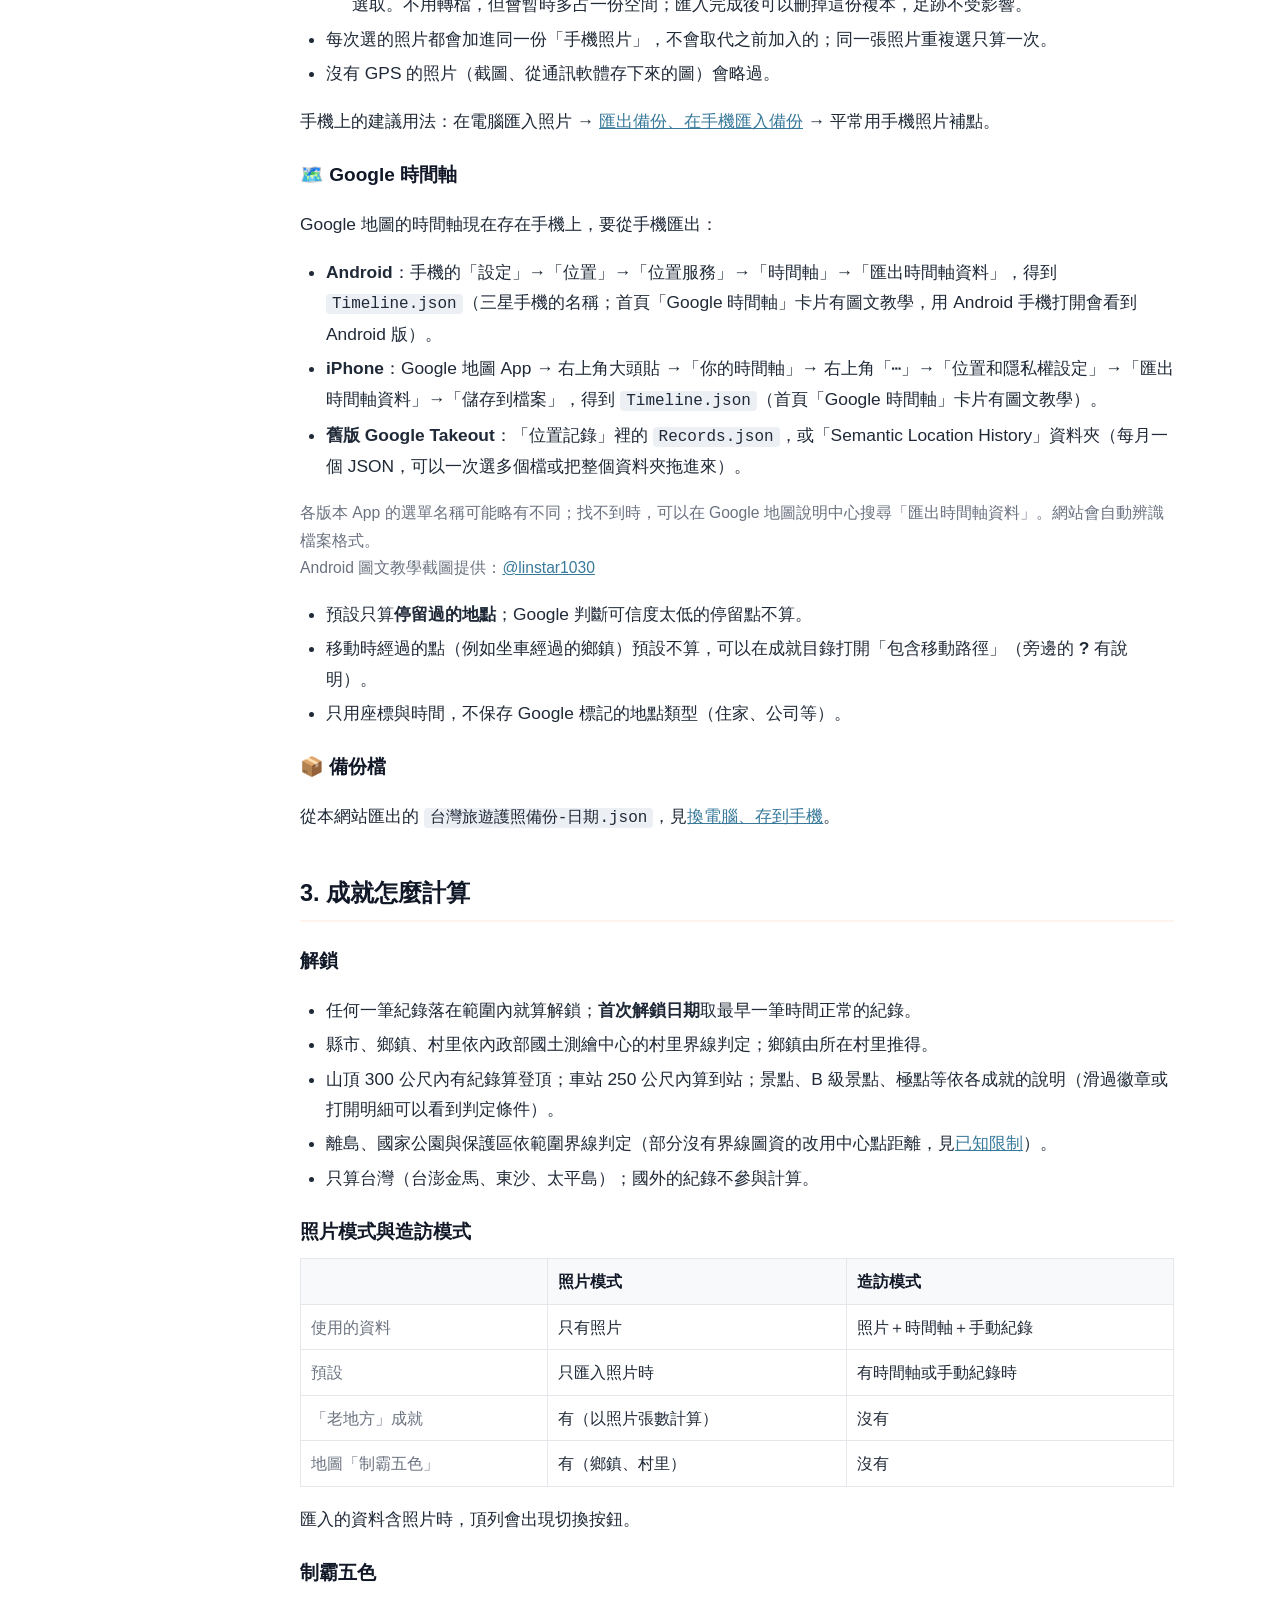
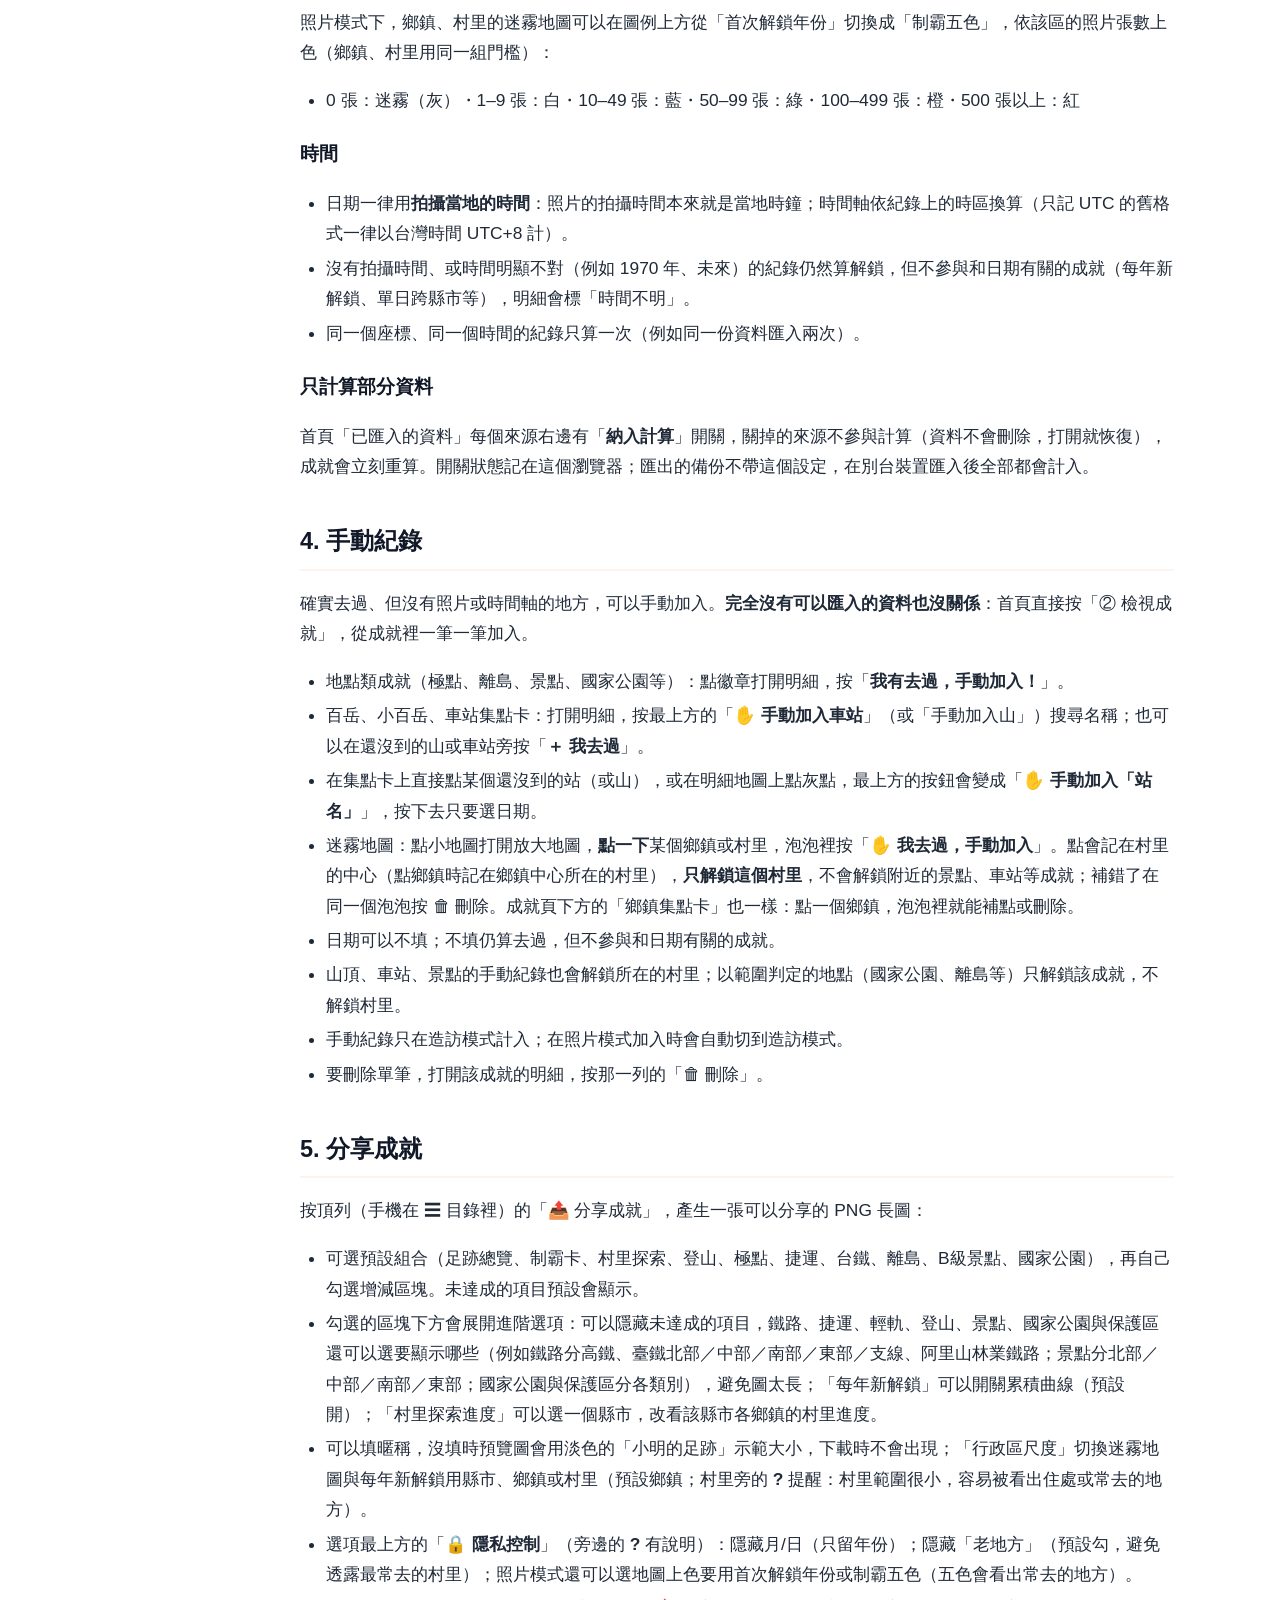
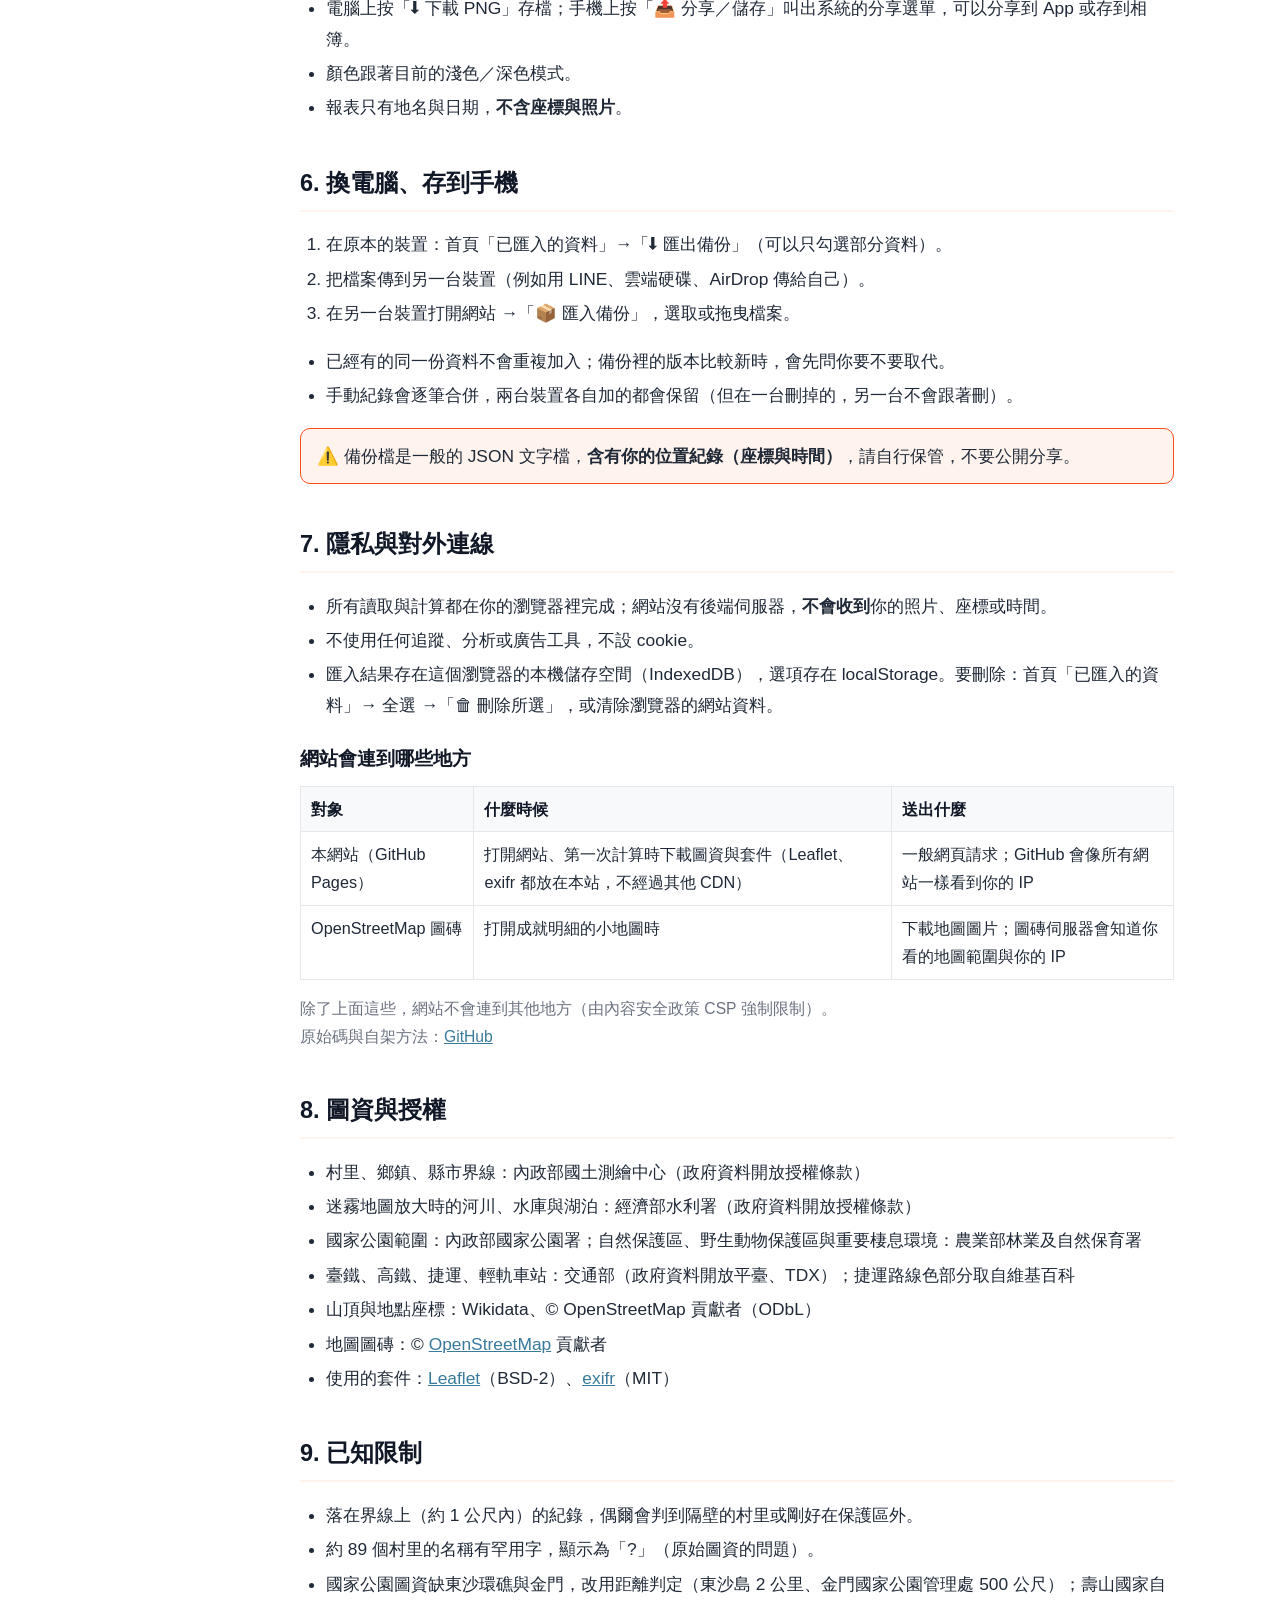
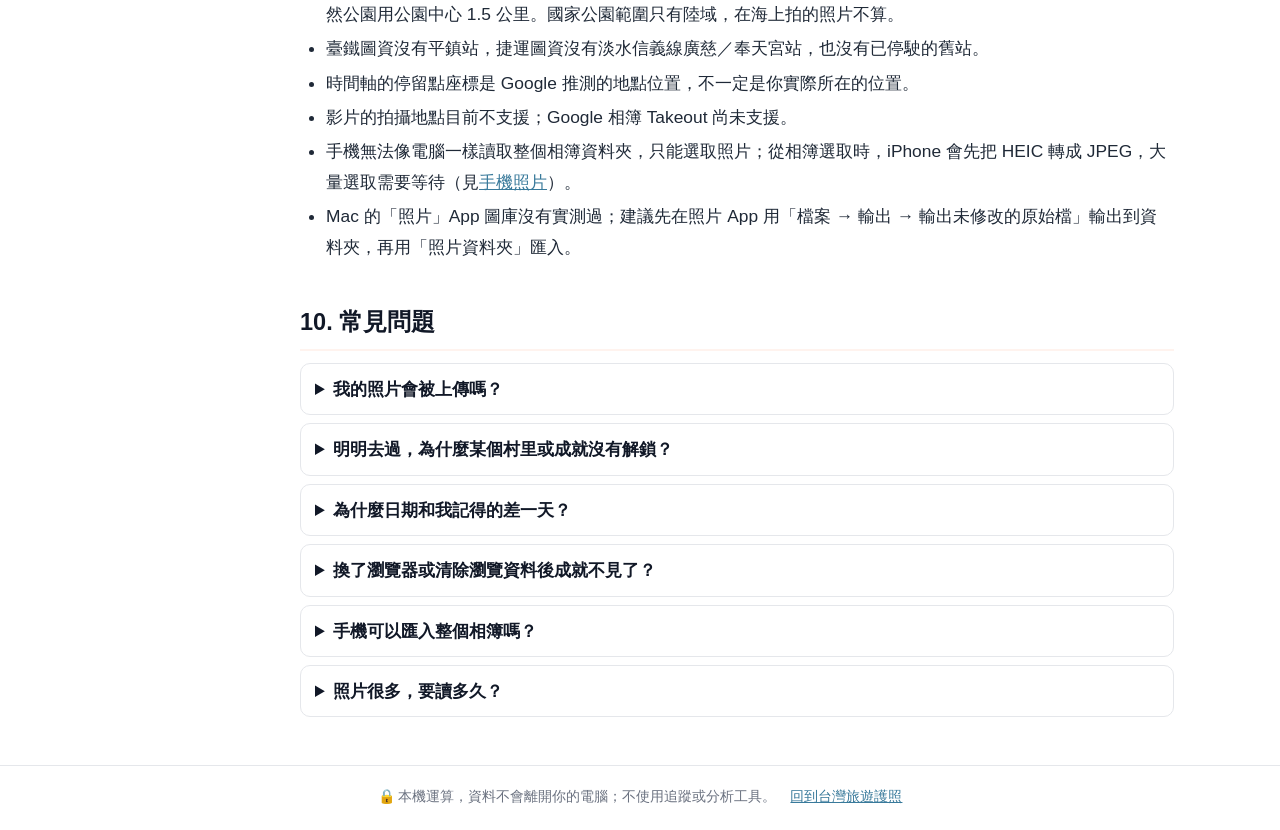
==== commit 8de364f6: "迷霧地圖播放動畫（鄉鎮、村里）與每年新解鎖卡片入口 - 放大地圖右下角「▶ 播放動畫」：依首次解鎖時間逐月／逐年散開迷霧，兩色（這一格橘、之前淺橘），第一格全迷霧；播放列 ▶／⏸、拉桿、左右鍵、每月／" ====
--- a/help.html
+++ b/help.html
@@ -54,6 +54,7 @@
             <li>等瀏覽器讀完（照片多時會顯示進度與剩餘時間，可以中途取消）。</li>
             <li>讀完會直接顯示成就頁：探索率、迷霧小地圖、每年新解鎖、成就徽章與集點卡。左側（手機在 ☰ 裡）是成就目錄，點分類可以直接跳過去。</li>
         </ol>
+        <p>想看足跡怎麼一年一年擴張：打開鄉鎮或村里的放大地圖按「<b>▶ 播放動畫</b>」，迷霧會依首次解鎖時間逐年（或逐月）散開，這一段新解鎖的用橘色、之前去過的用淺橘色；村里動畫預設只看你去過最多村里的縣市，可以在播放列切換縣市或全島；也可以直接點「每年新解鎖」卡片看今年，或點某一年的長條停在那一年。</p>
         <p>匯入的結果存在這個瀏覽器裡，下次打開網站會自動顯示，不用重新匯入。要加入更多資料，按頂列的「📂 匯入資料」。</p>
         <p>建議使用電腦版的 Chrome 或 Edge（可以直接選資料夾）；Firefox、Safari 與手機也能用。</p>
 
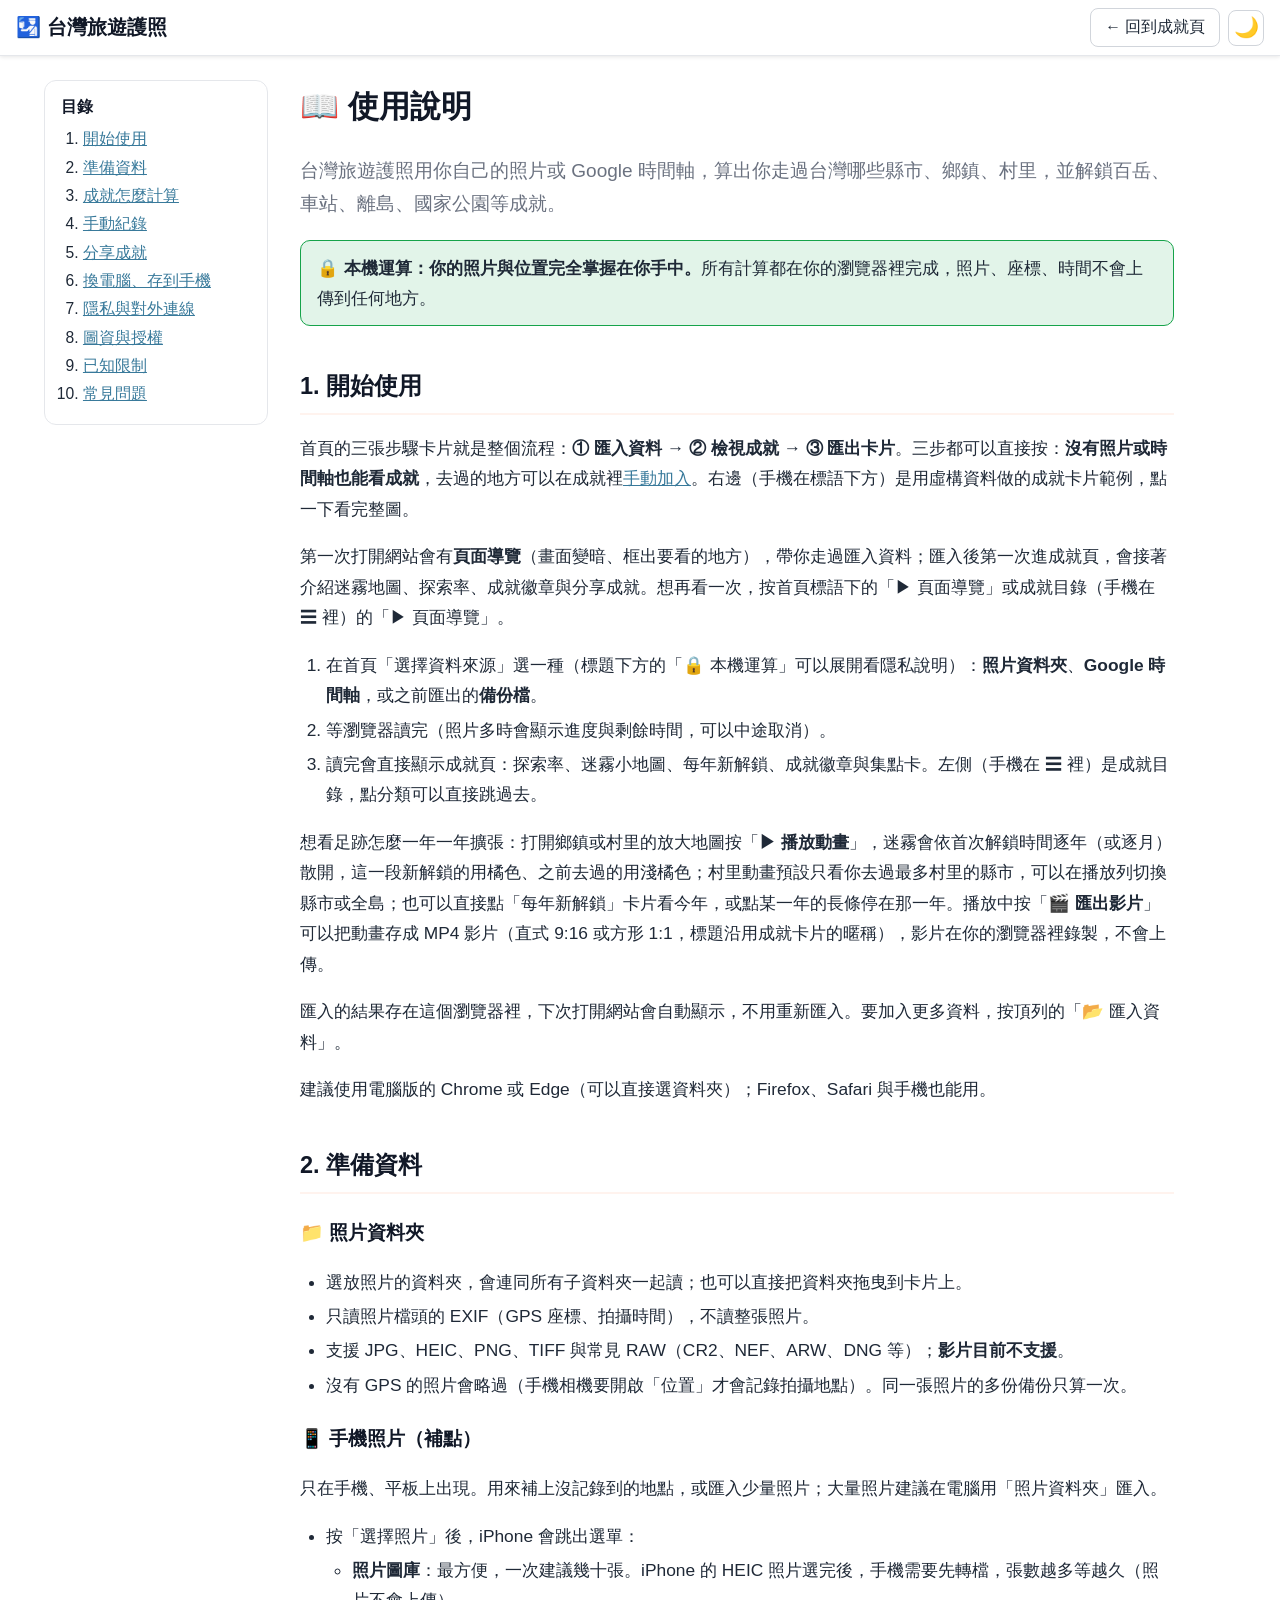
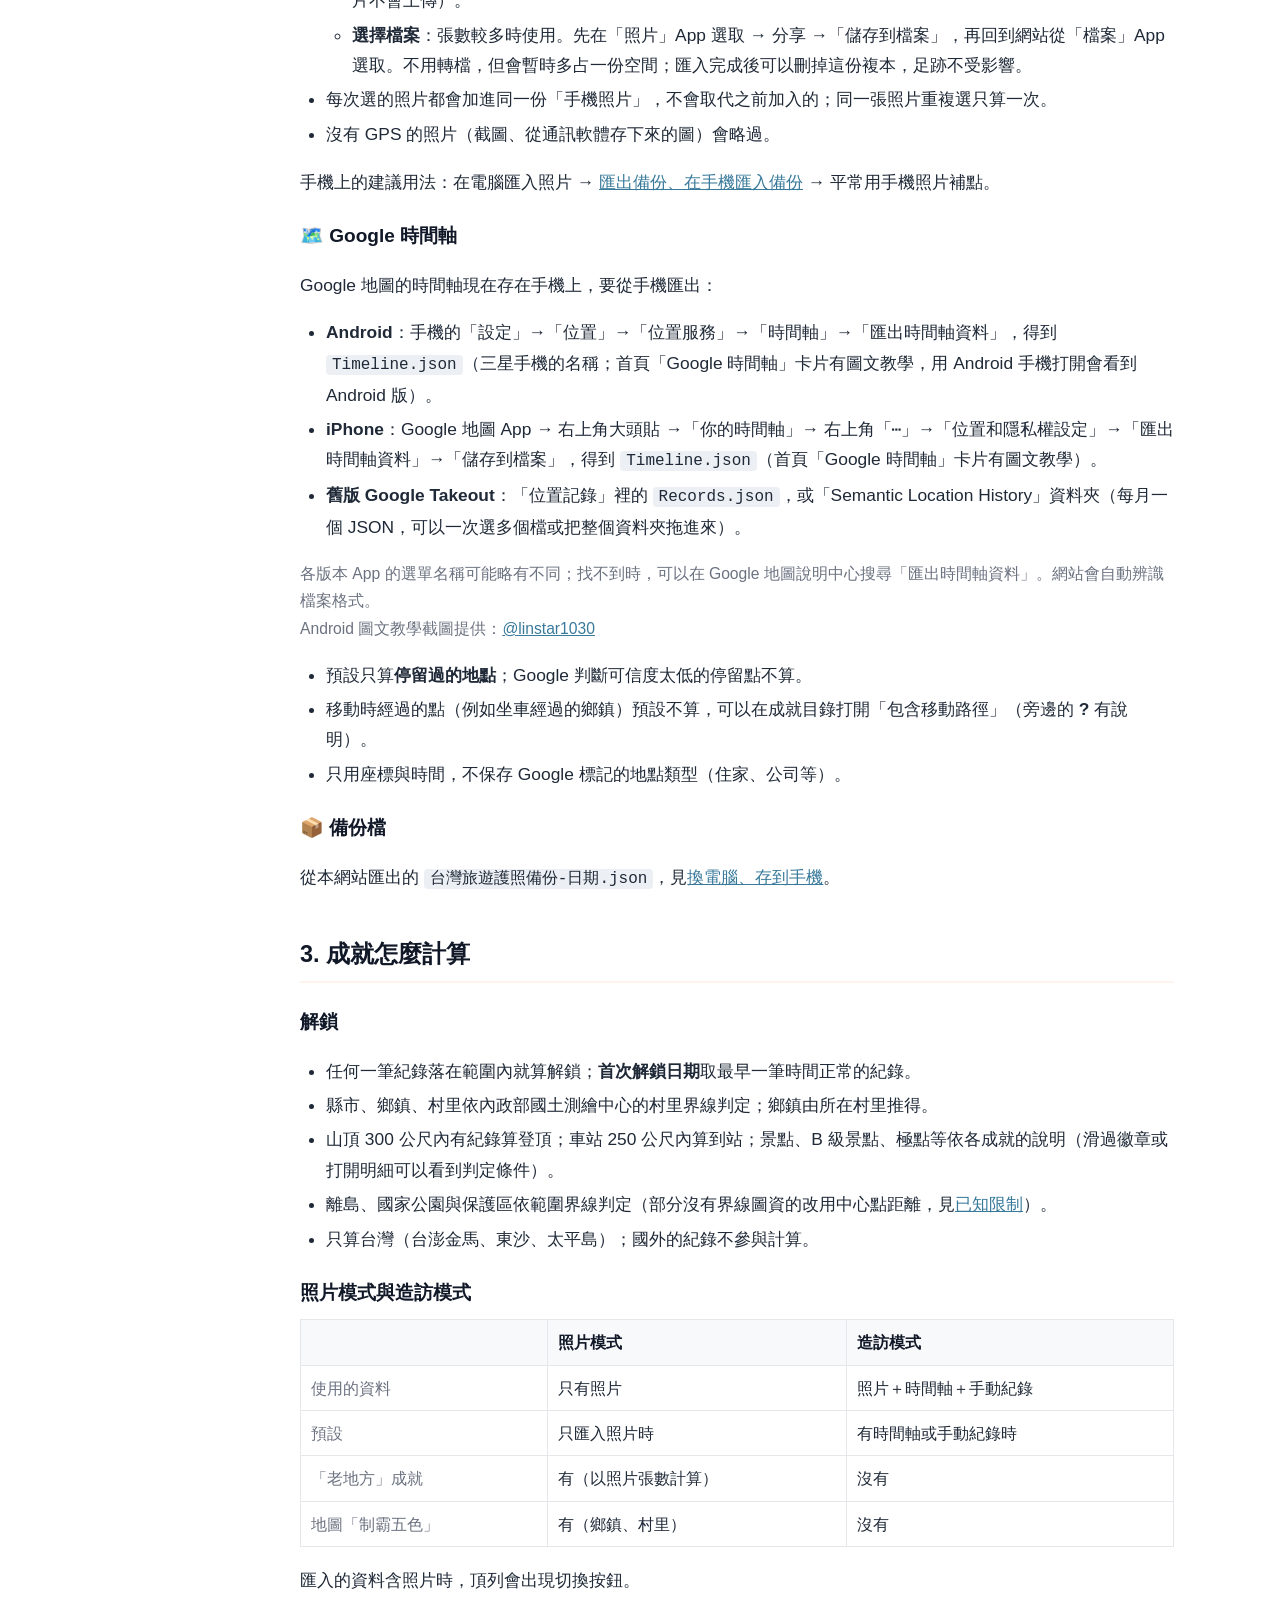
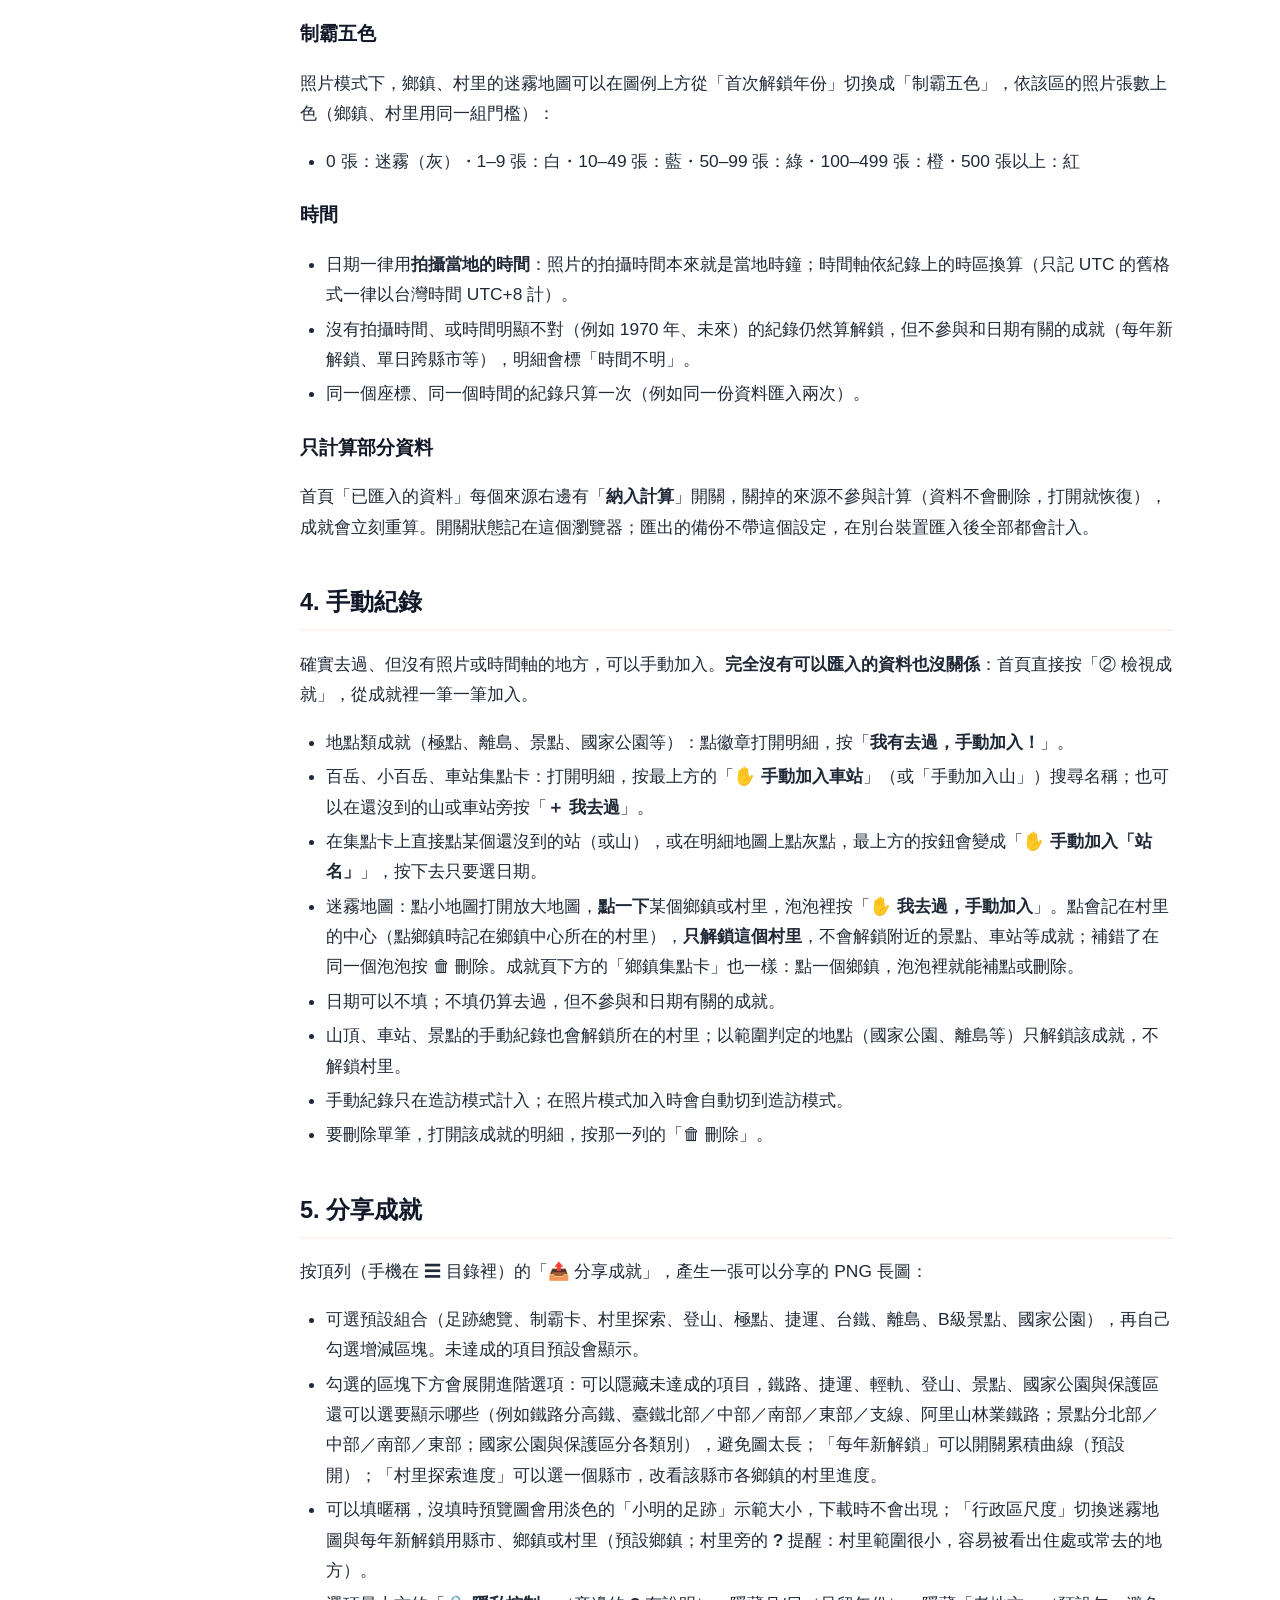
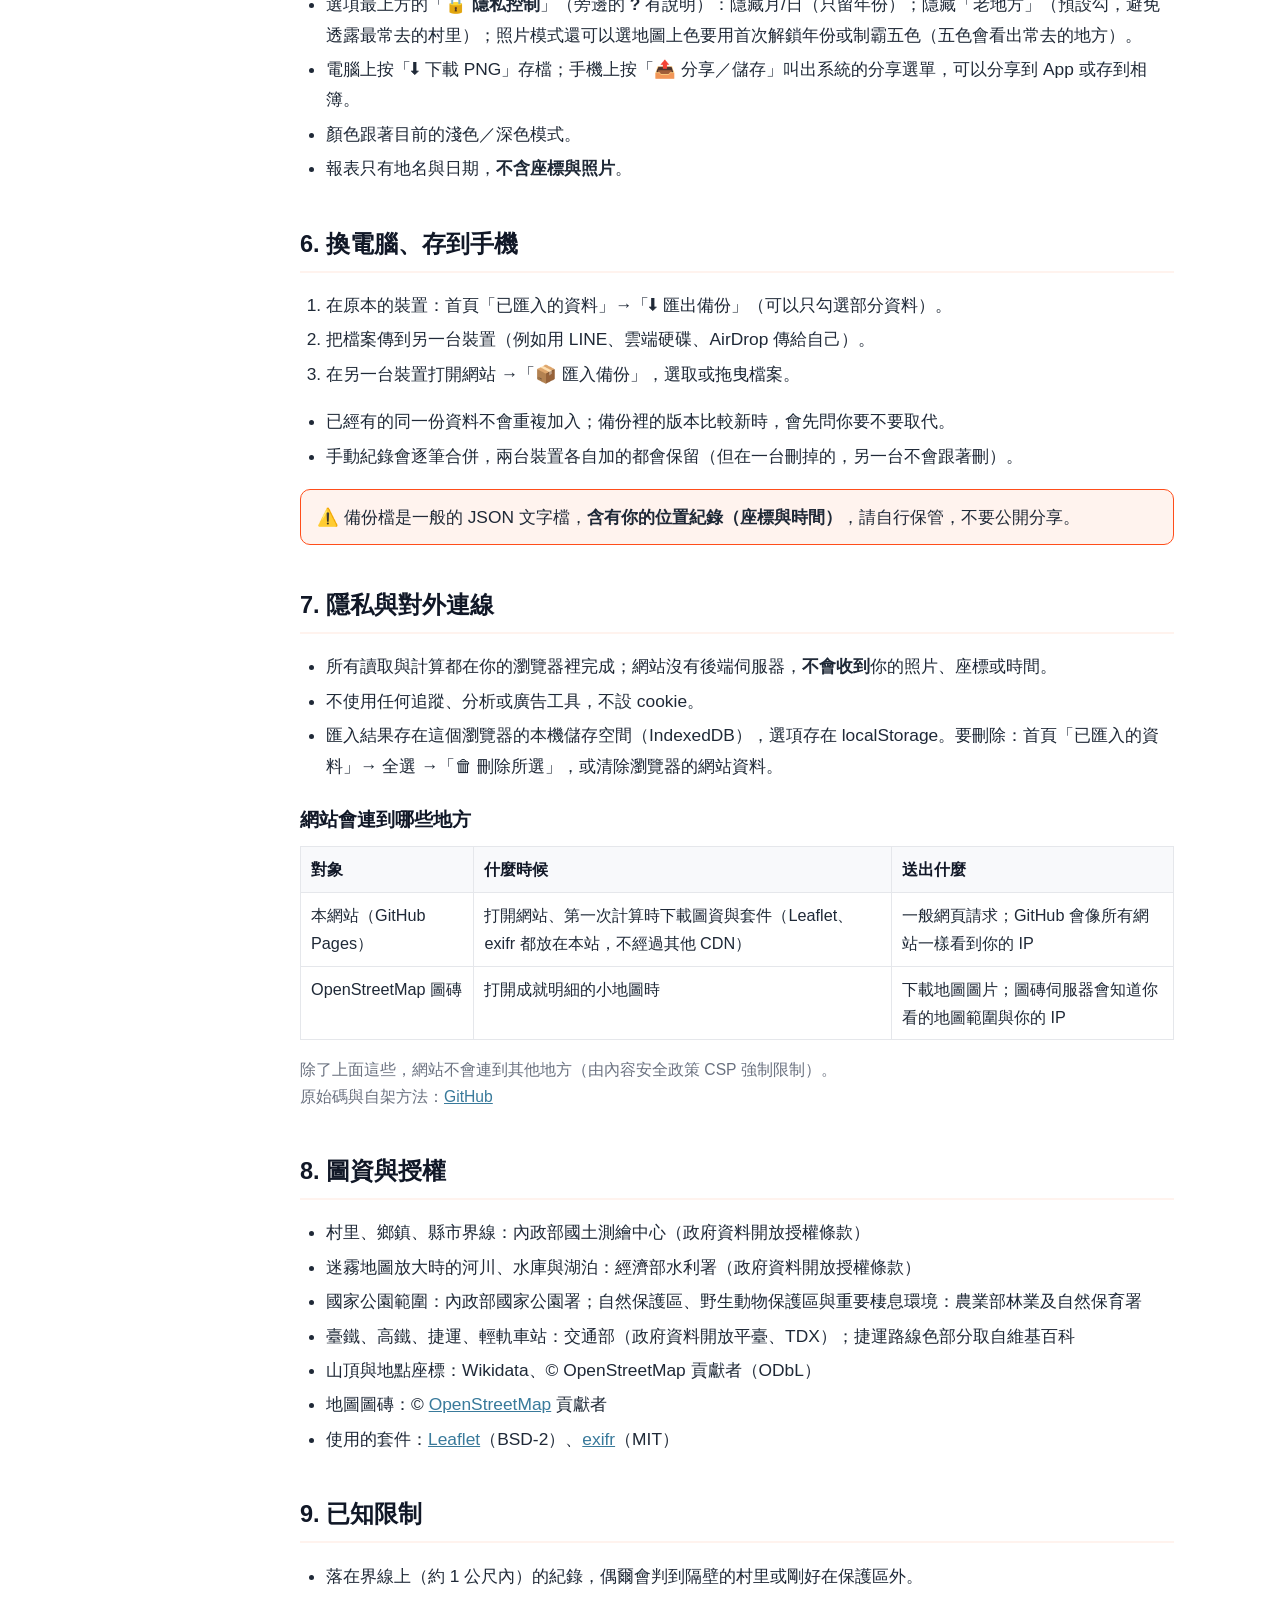
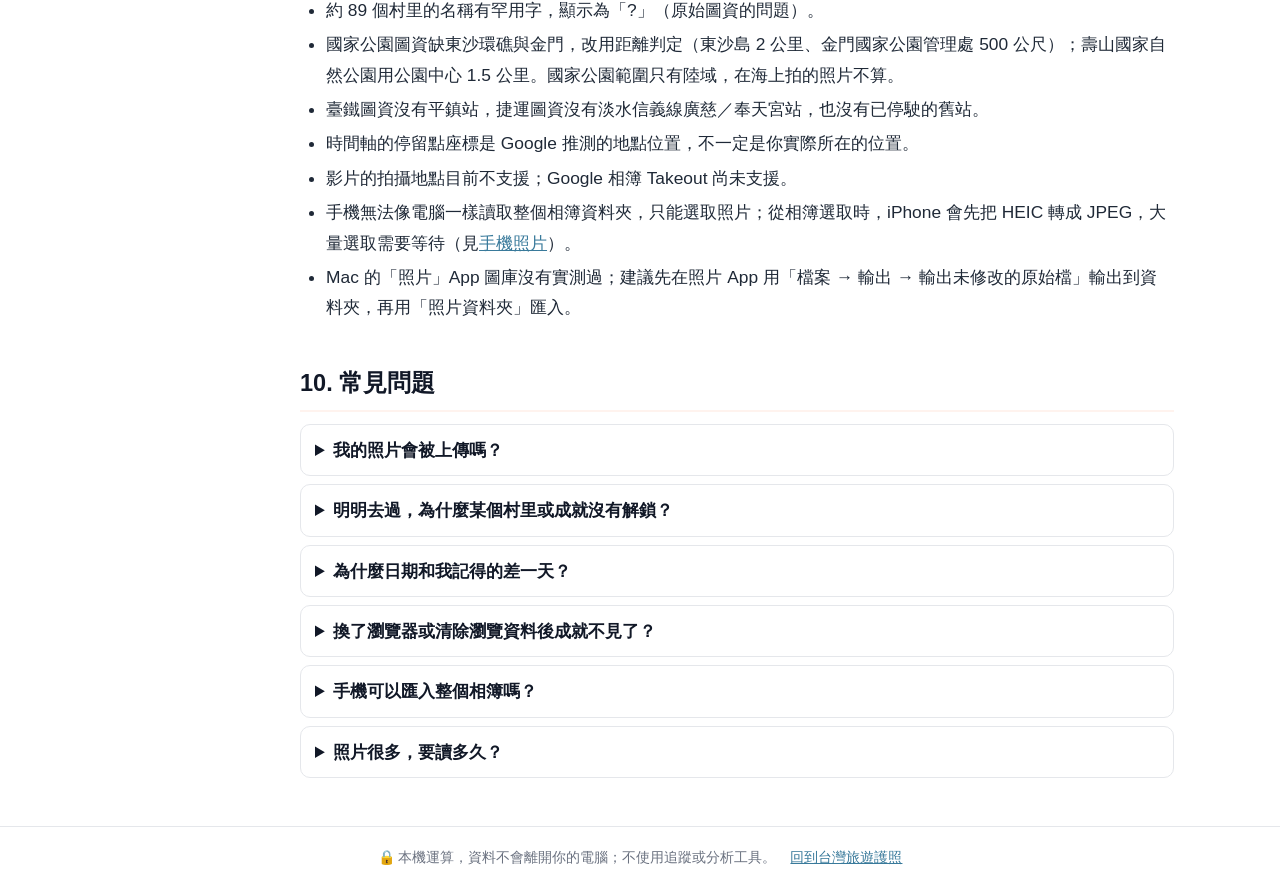
==== commit 6ab1968e: "播放動畫手機回饋與匯出影片、解鎖順序日期對齊 - 放大地圖：提示精簡為「可縮放平移・點區域可補點」；年月浮標拿掉底框、縮小；＋－💧全圖移到左下角並縮小 - 播放中：隱藏地區切換、不能補點（點區域只顯示" ====
--- a/help.html
+++ b/help.html
@@ -54,7 +54,7 @@
             <li>等瀏覽器讀完（照片多時會顯示進度與剩餘時間，可以中途取消）。</li>
             <li>讀完會直接顯示成就頁：探索率、迷霧小地圖、每年新解鎖、成就徽章與集點卡。左側（手機在 ☰ 裡）是成就目錄，點分類可以直接跳過去。</li>
         </ol>
-        <p>想看足跡怎麼一年一年擴張：打開鄉鎮或村里的放大地圖按「<b>▶ 播放動畫</b>」，迷霧會依首次解鎖時間逐年（或逐月）散開，這一段新解鎖的用橘色、之前去過的用淺橘色；村里動畫預設只看你去過最多村里的縣市，可以在播放列切換縣市或全島；也可以直接點「每年新解鎖」卡片看今年，或點某一年的長條停在那一年。</p>
+        <p>想看足跡怎麼一年一年擴張：打開鄉鎮或村里的放大地圖按「<b>▶ 播放動畫</b>」，迷霧會依首次解鎖時間逐年（或逐月）散開，這一段新解鎖的用橘色、之前去過的用淺橘色；村里動畫預設只看你去過最多村里的縣市，可以在播放列切換縣市或全島；也可以直接點「每年新解鎖」卡片看今年，或點某一年的長條停在那一年。播放中按「<b>🎬 匯出影片</b>」可以把動畫存成 MP4 影片（直式 9:16 或方形 1:1，標題沿用成就卡片的暱稱），影片在你的瀏覽器裡錄製，不會上傳。</p>
         <p>匯入的結果存在這個瀏覽器裡，下次打開網站會自動顯示，不用重新匯入。要加入更多資料，按頂列的「📂 匯入資料」。</p>
         <p>建議使用電腦版的 Chrome 或 Edge（可以直接選資料夾）；Firefox、Safari 與手機也能用。</p>
 
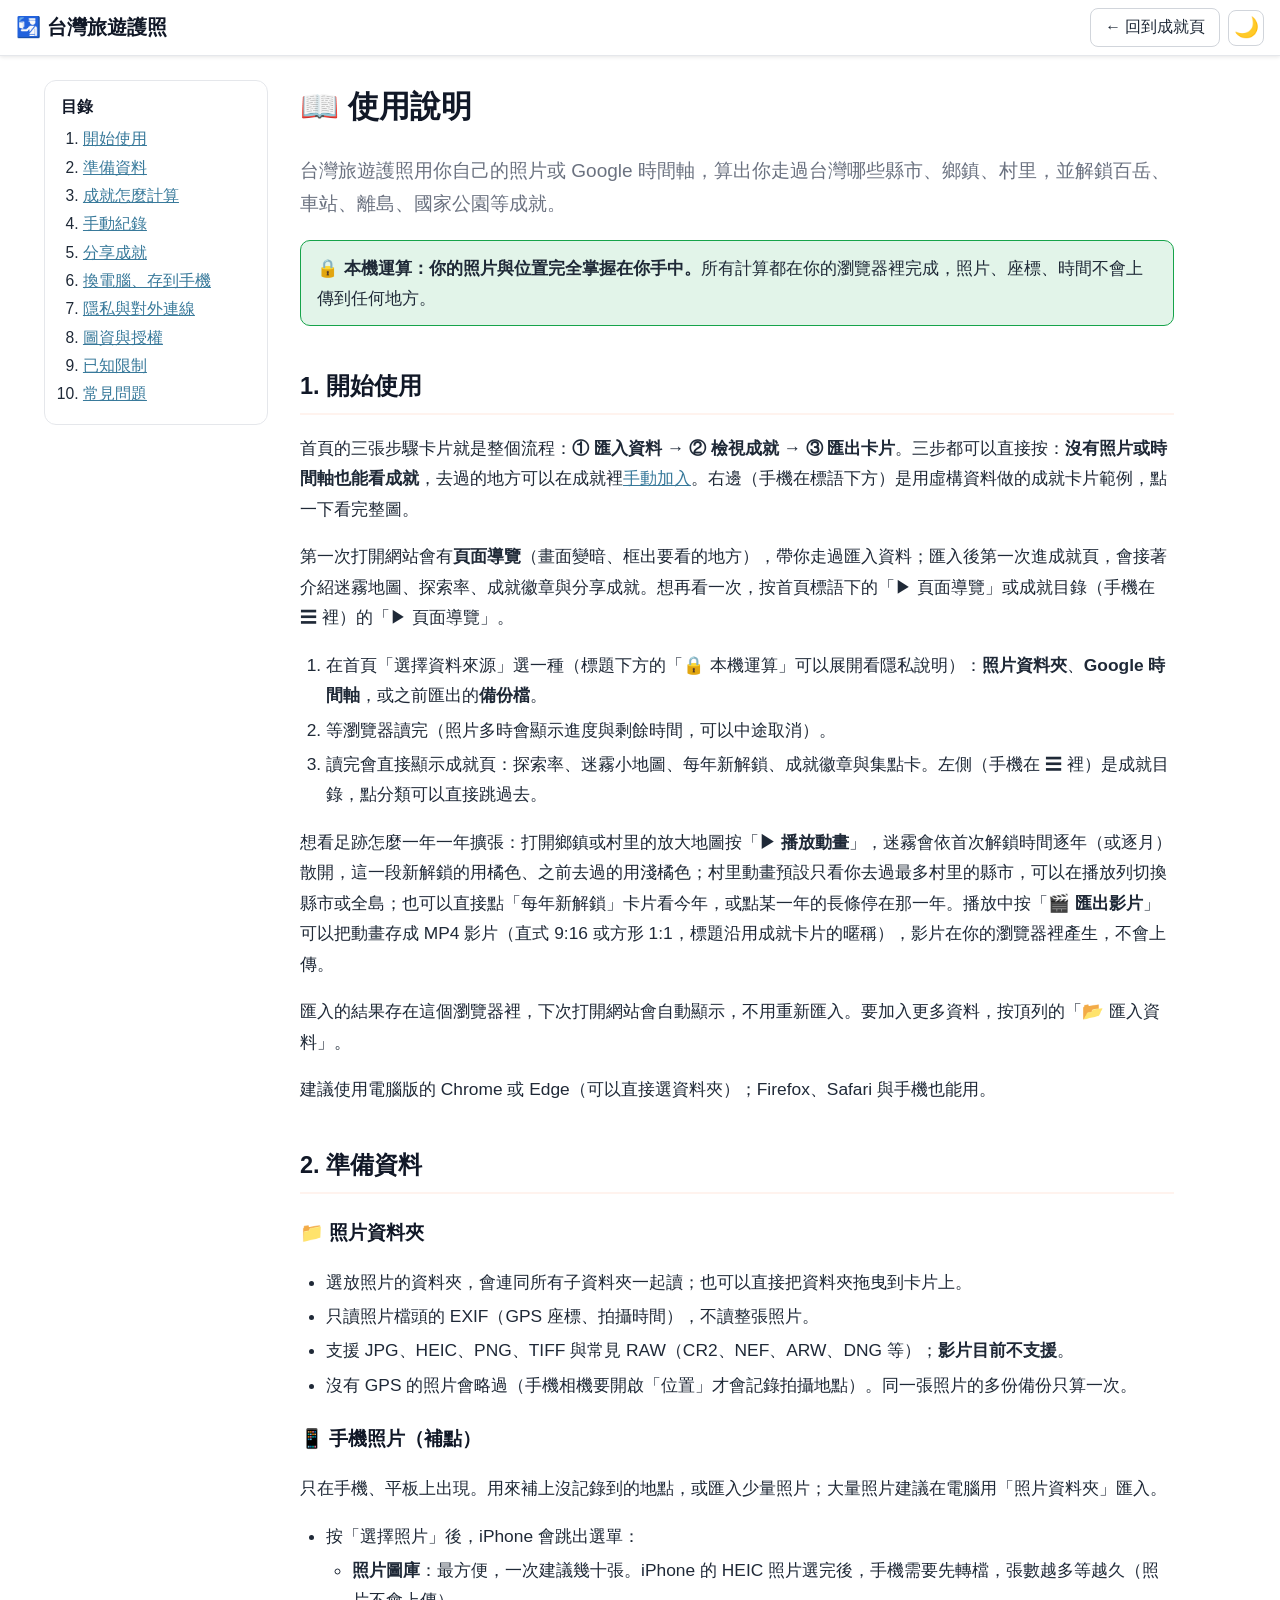
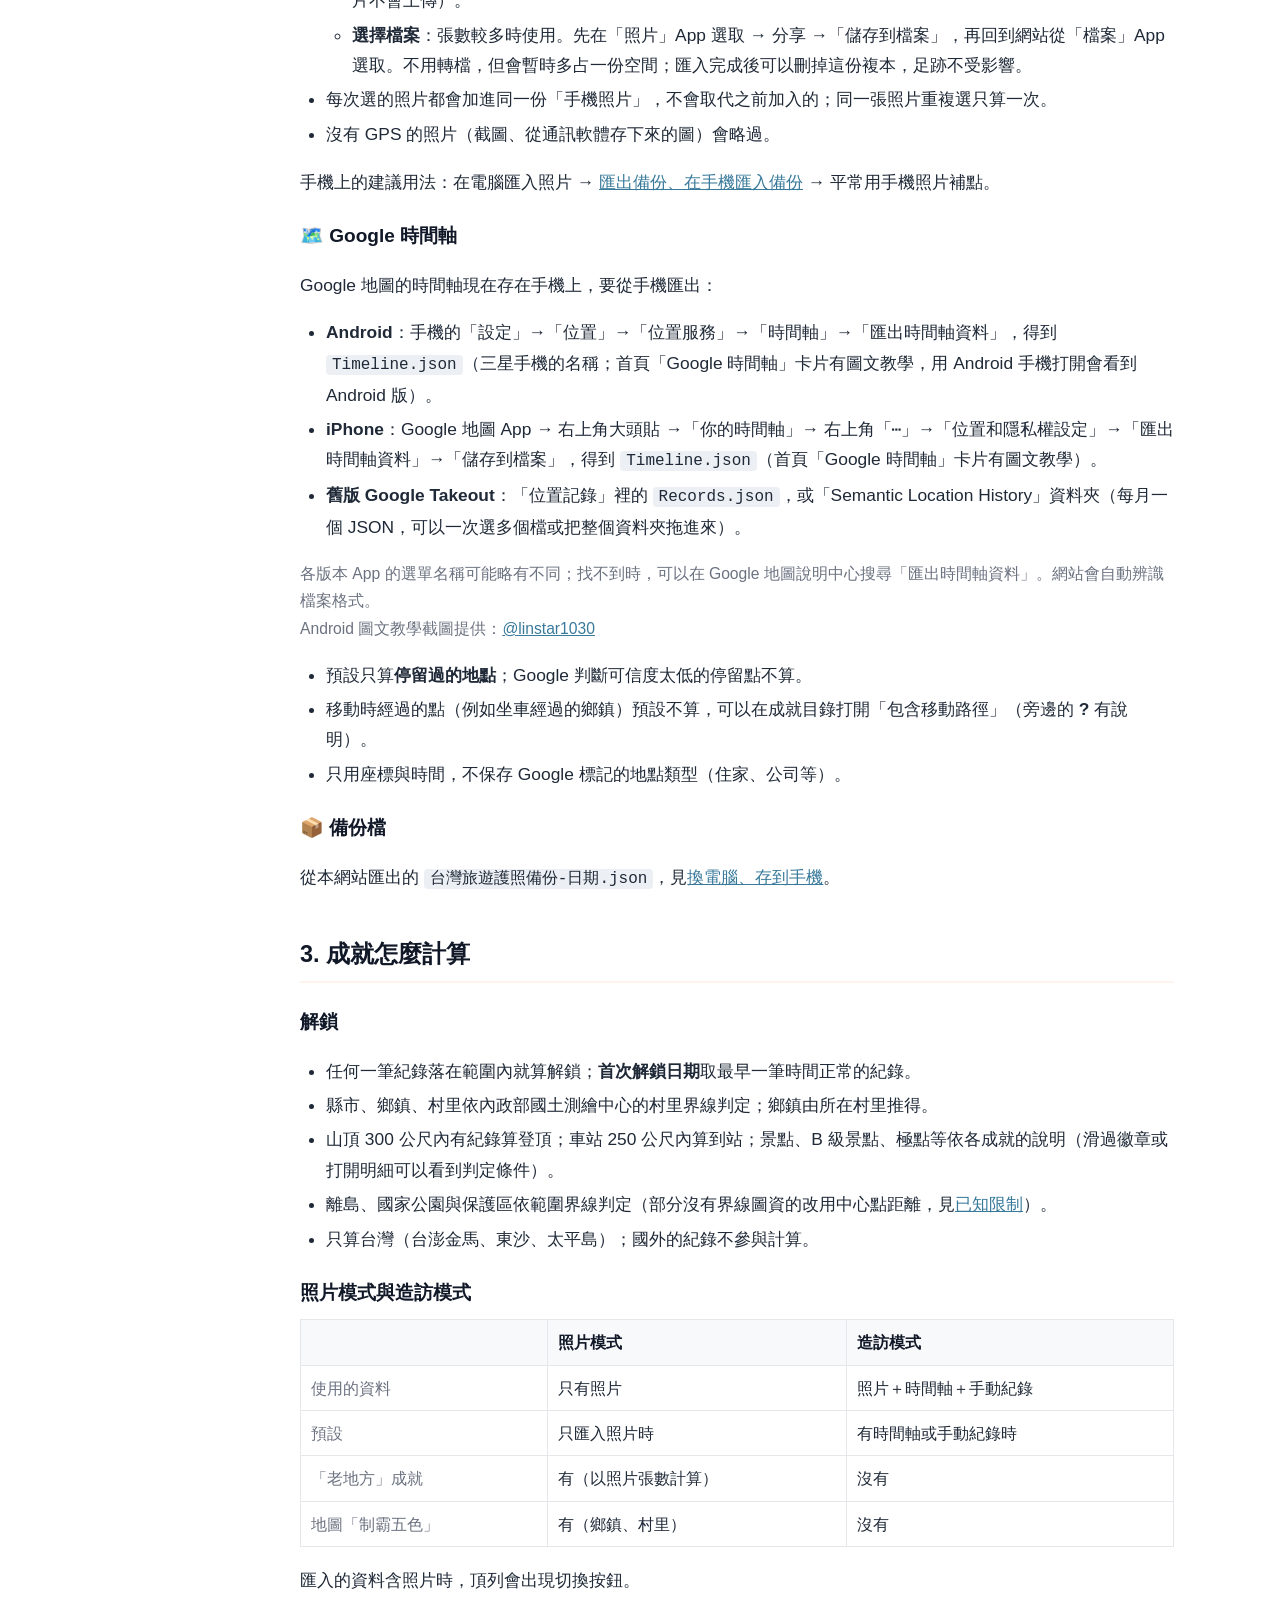
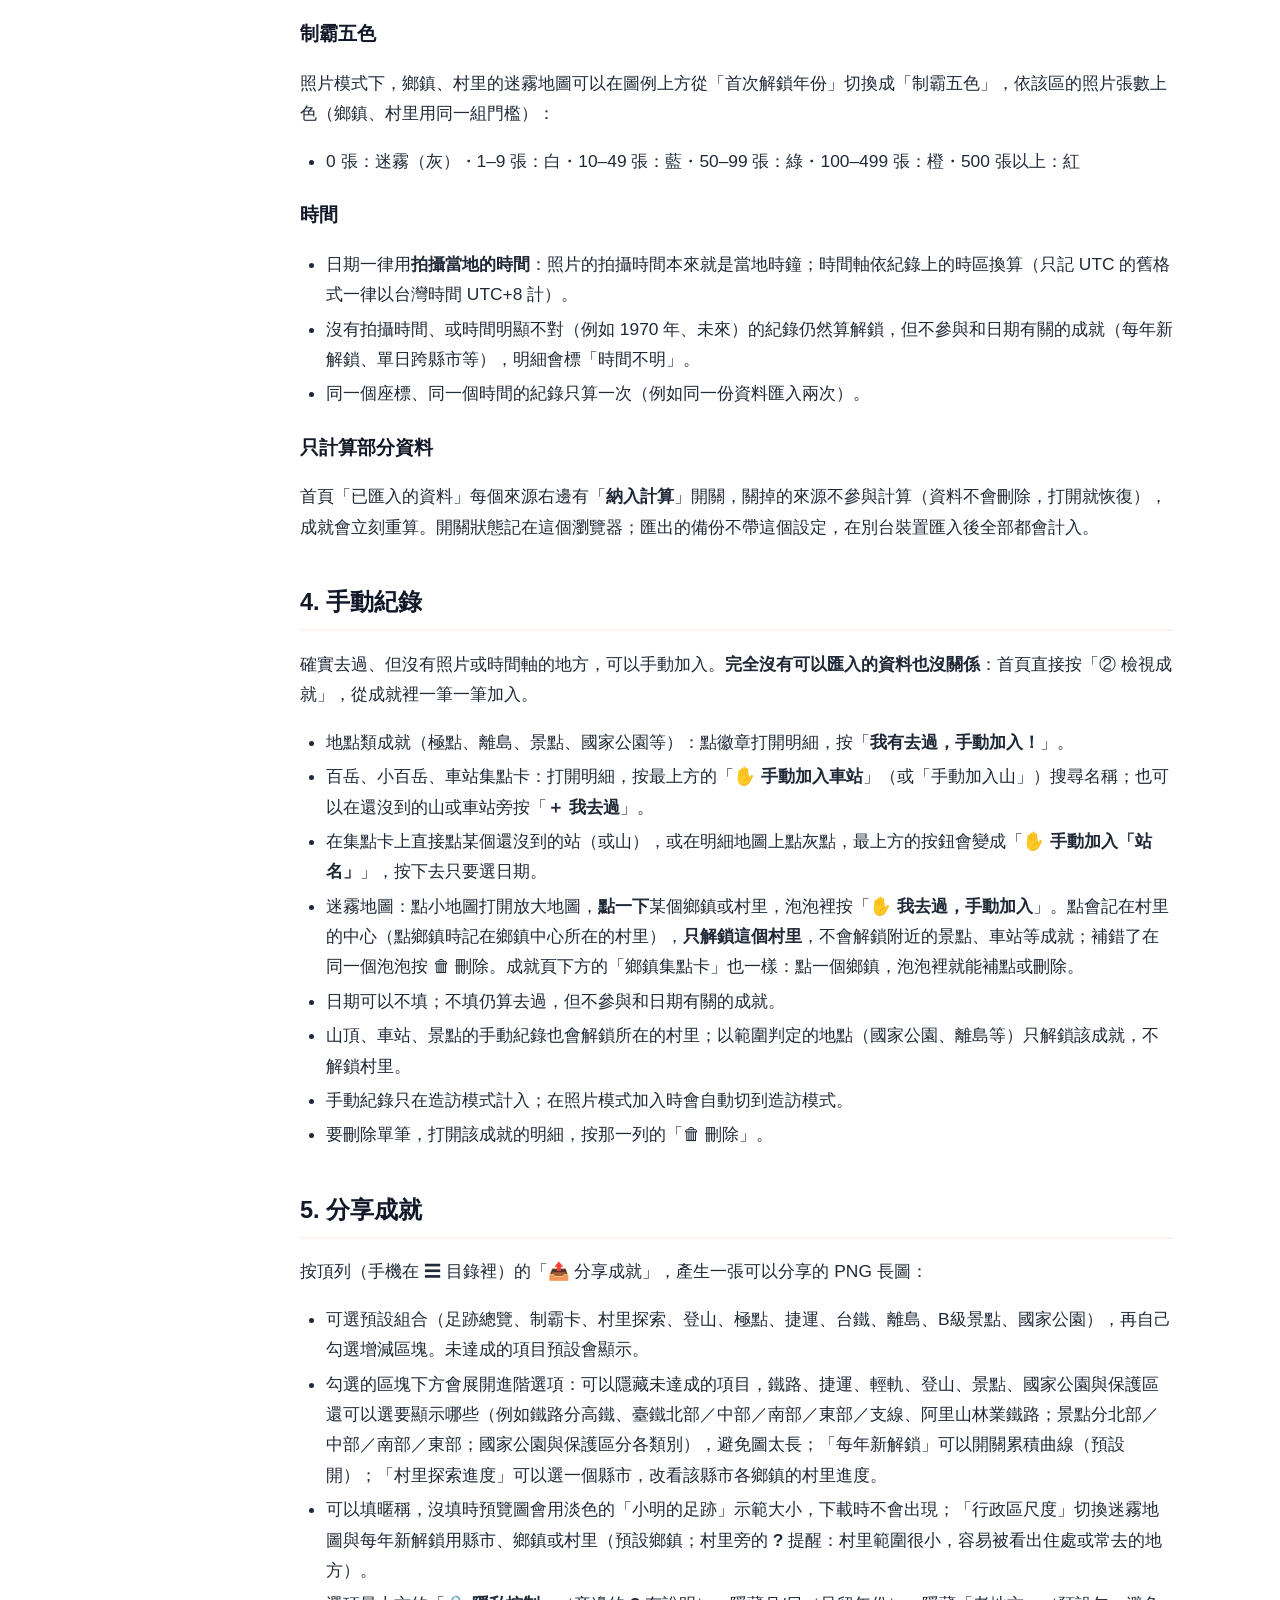
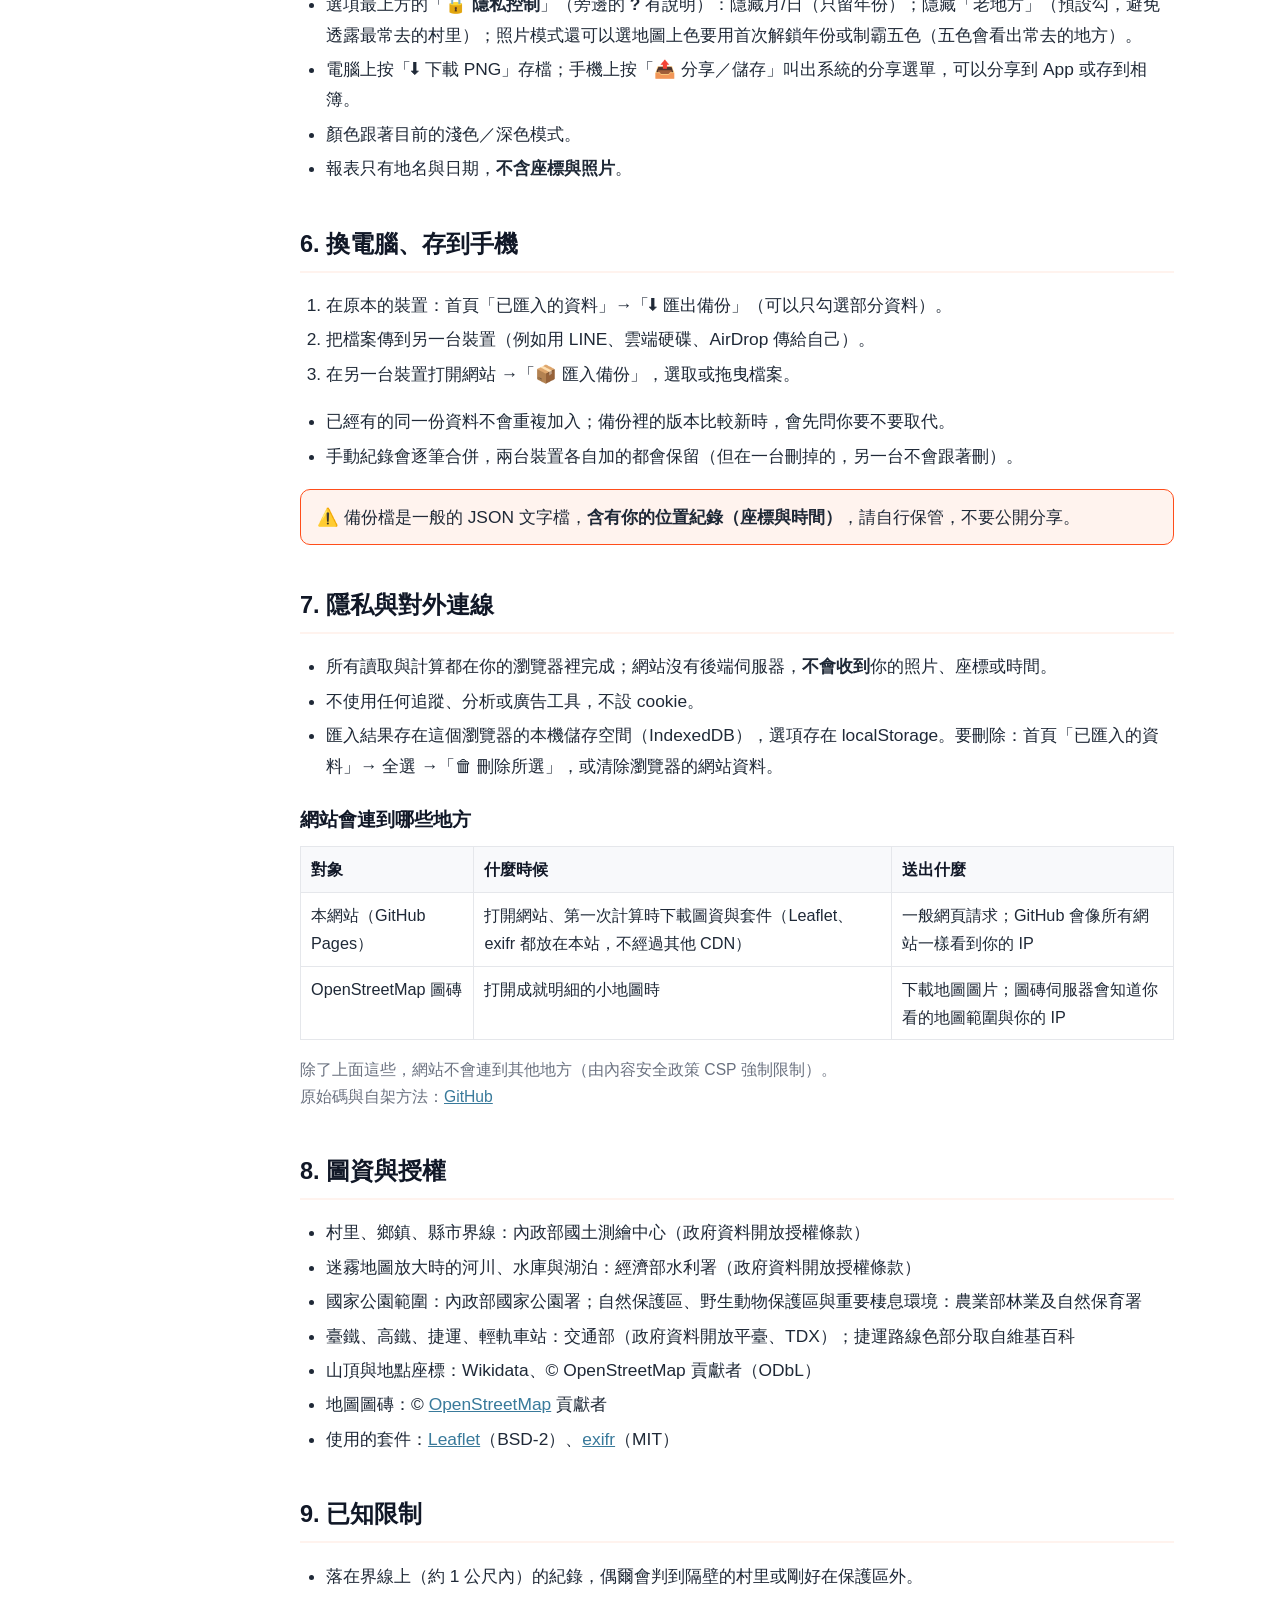
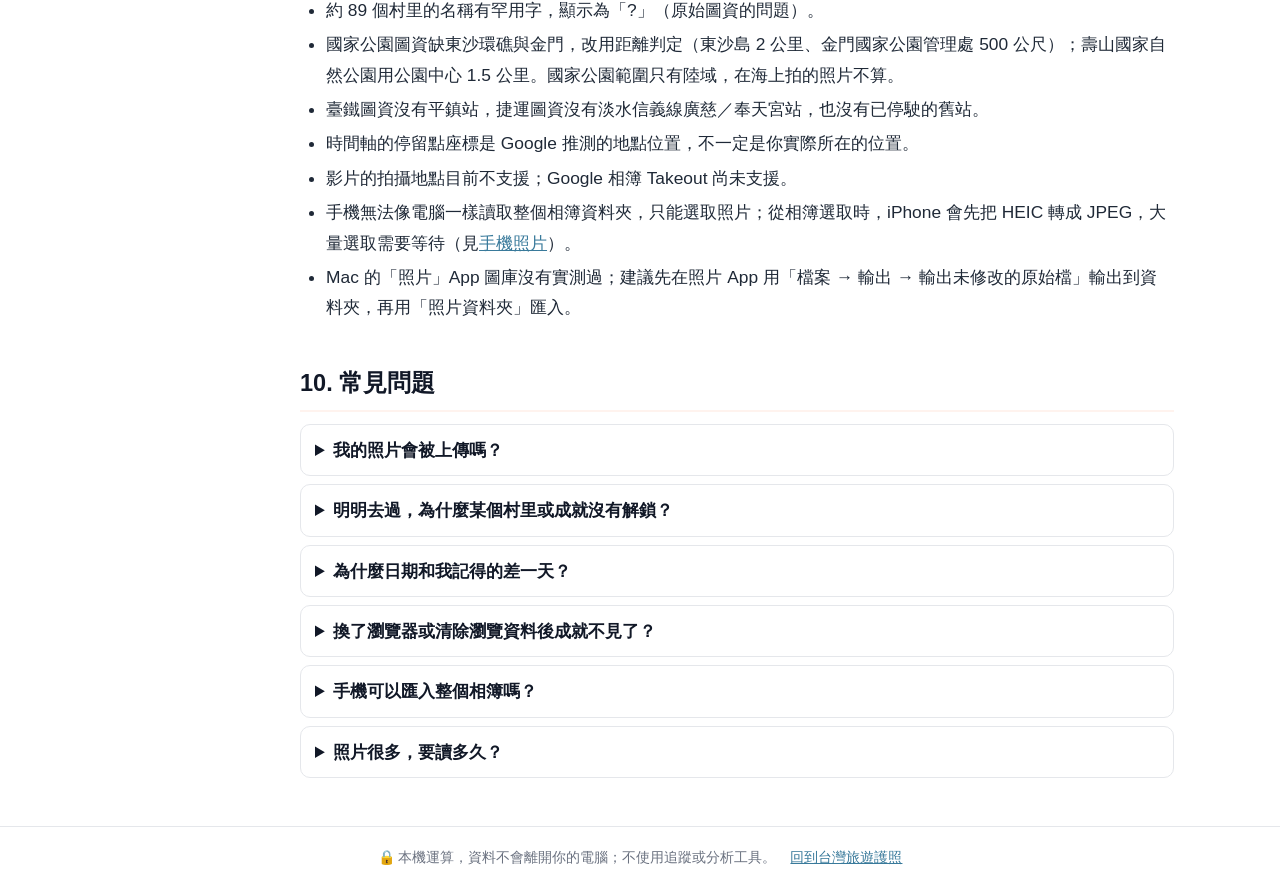
==== commit 5c978580: "匯出影片改用 WebCodecs 逐格編碼與自製 MP4 封裝 - 每格交給 H.264 編碼器並標上影片時間（30fps、每 2 秒關鍵格），手機卡頓不會進影片、不用等實際時間 - Mp4Write" ====
--- a/help.html
+++ b/help.html
@@ -54,7 +54,7 @@
             <li>等瀏覽器讀完（照片多時會顯示進度與剩餘時間，可以中途取消）。</li>
             <li>讀完會直接顯示成就頁：探索率、迷霧小地圖、每年新解鎖、成就徽章與集點卡。左側（手機在 ☰ 裡）是成就目錄，點分類可以直接跳過去。</li>
         </ol>
-        <p>想看足跡怎麼一年一年擴張：打開鄉鎮或村里的放大地圖按「<b>▶ 播放動畫</b>」，迷霧會依首次解鎖時間逐年（或逐月）散開，這一段新解鎖的用橘色、之前去過的用淺橘色；村里動畫預設只看你去過最多村里的縣市，可以在播放列切換縣市或全島；也可以直接點「每年新解鎖」卡片看今年，或點某一年的長條停在那一年。播放中按「<b>🎬 匯出影片</b>」可以把動畫存成 MP4 影片（直式 9:16 或方形 1:1，標題沿用成就卡片的暱稱），影片在你的瀏覽器裡錄製，不會上傳。</p>
+        <p>想看足跡怎麼一年一年擴張：打開鄉鎮或村里的放大地圖按「<b>▶ 播放動畫</b>」，迷霧會依首次解鎖時間逐年（或逐月）散開，這一段新解鎖的用橘色、之前去過的用淺橘色；村里動畫預設只看你去過最多村里的縣市，可以在播放列切換縣市或全島；也可以直接點「每年新解鎖」卡片看今年，或點某一年的長條停在那一年。播放中按「<b>🎬 匯出影片</b>」可以把動畫存成 MP4 影片（直式 9:16 或方形 1:1，標題沿用成就卡片的暱稱），影片在你的瀏覽器裡產生，不會上傳。</p>
         <p>匯入的結果存在這個瀏覽器裡，下次打開網站會自動顯示，不用重新匯入。要加入更多資料，按頂列的「📂 匯入資料」。</p>
         <p>建議使用電腦版的 Chrome 或 Edge（可以直接選資料夾）；Firefox、Safari 與手機也能用。</p>
 
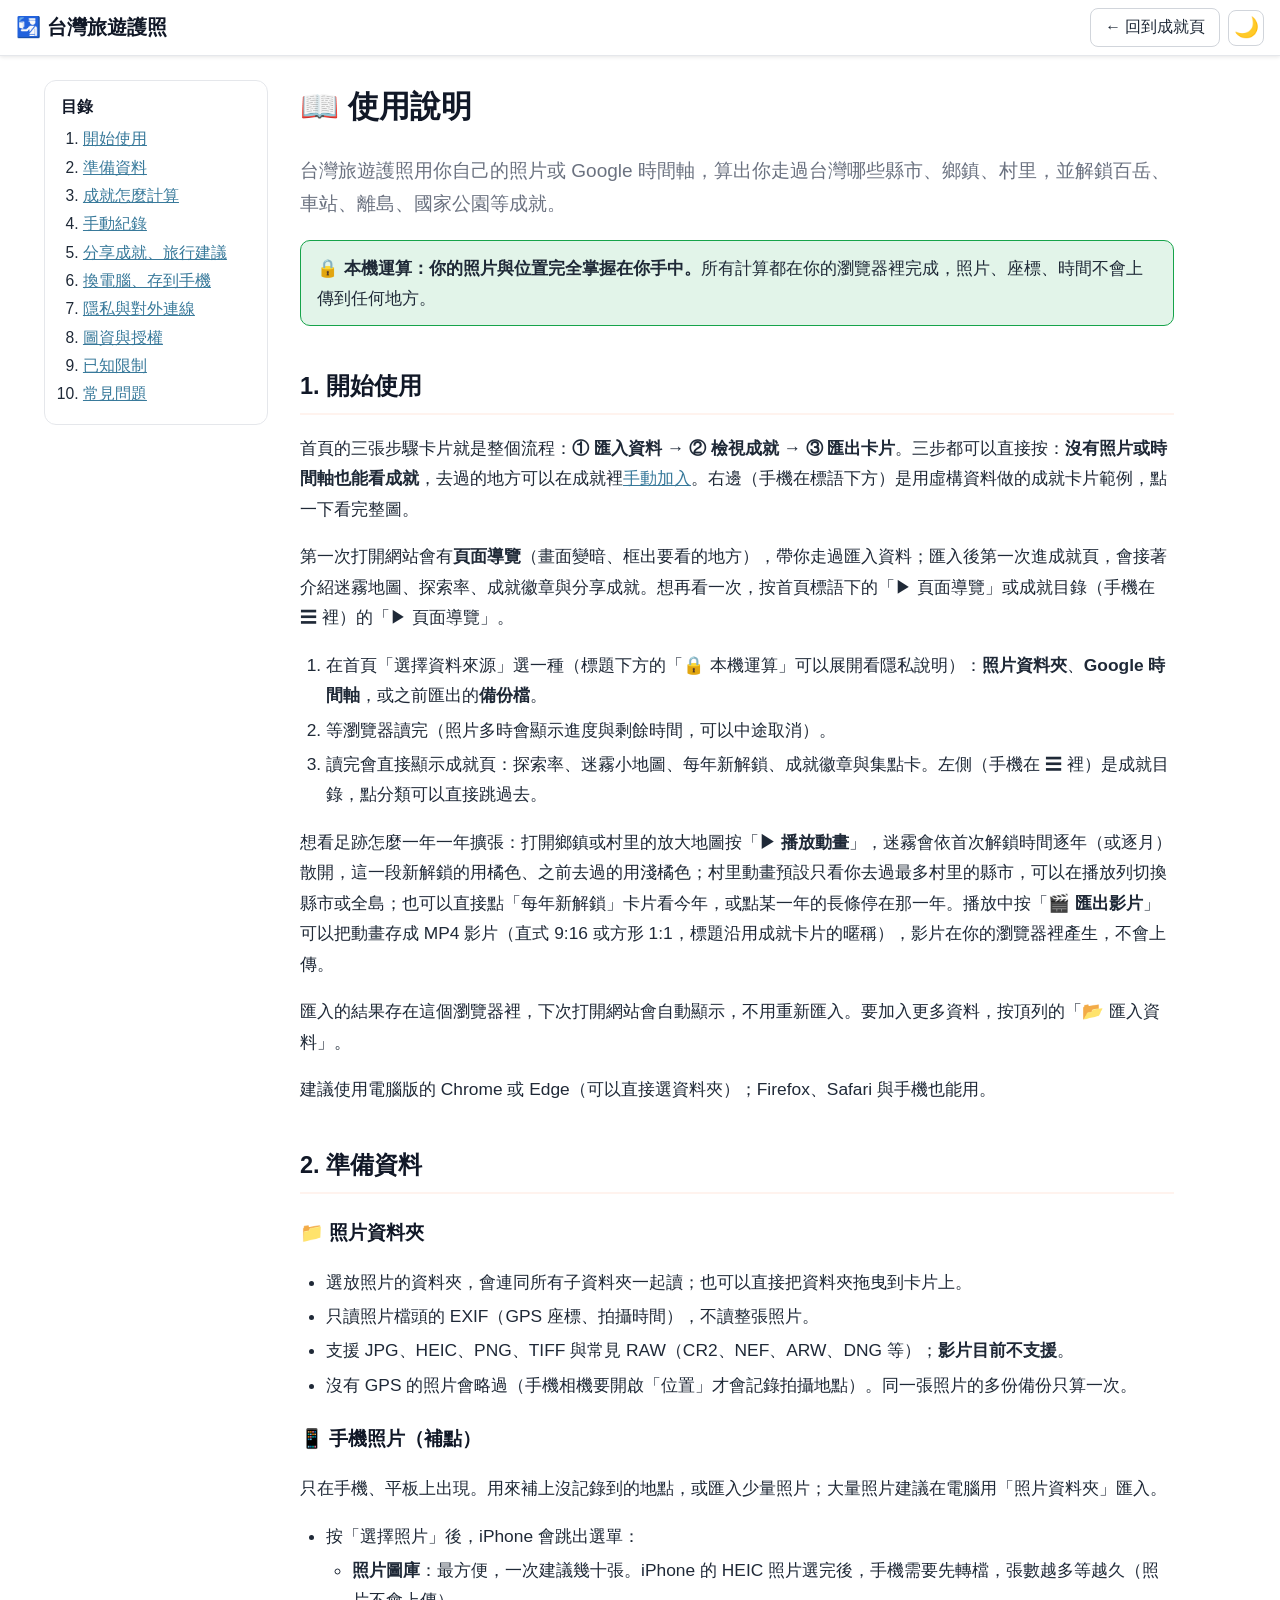
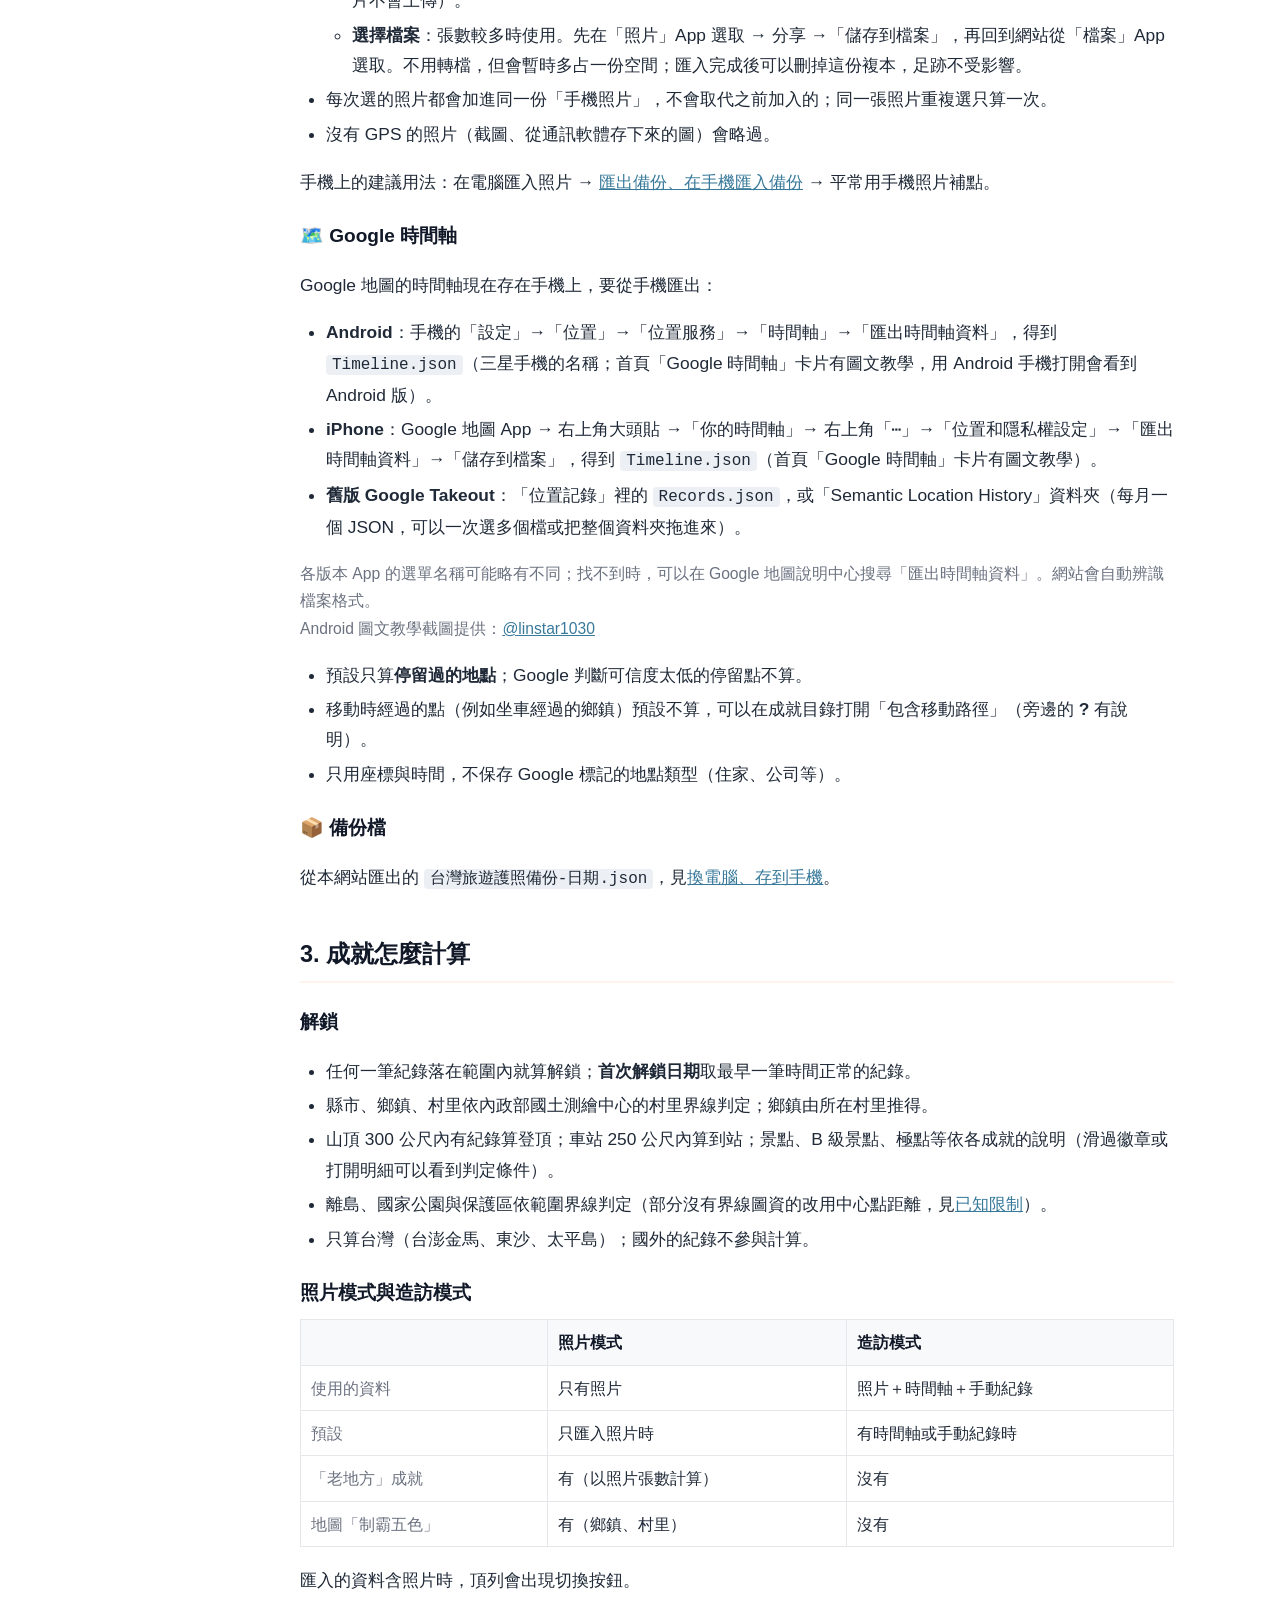
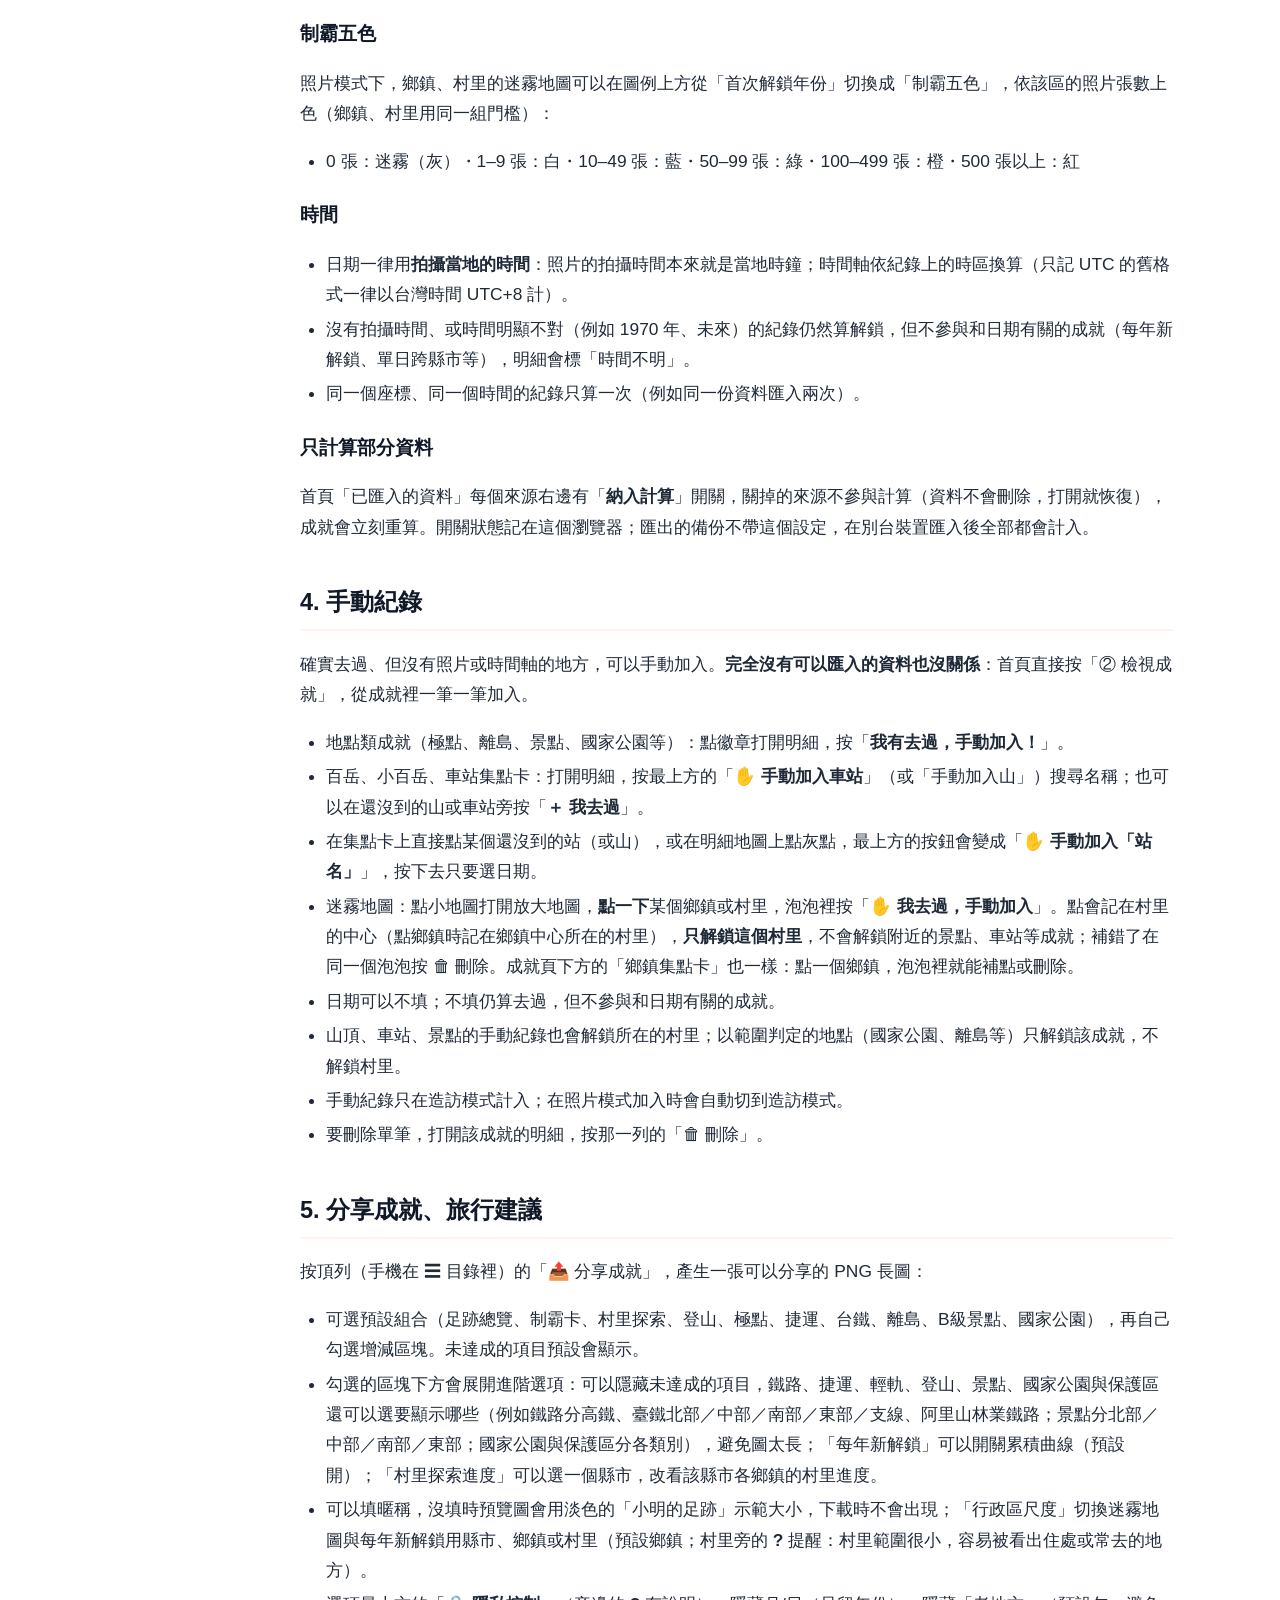
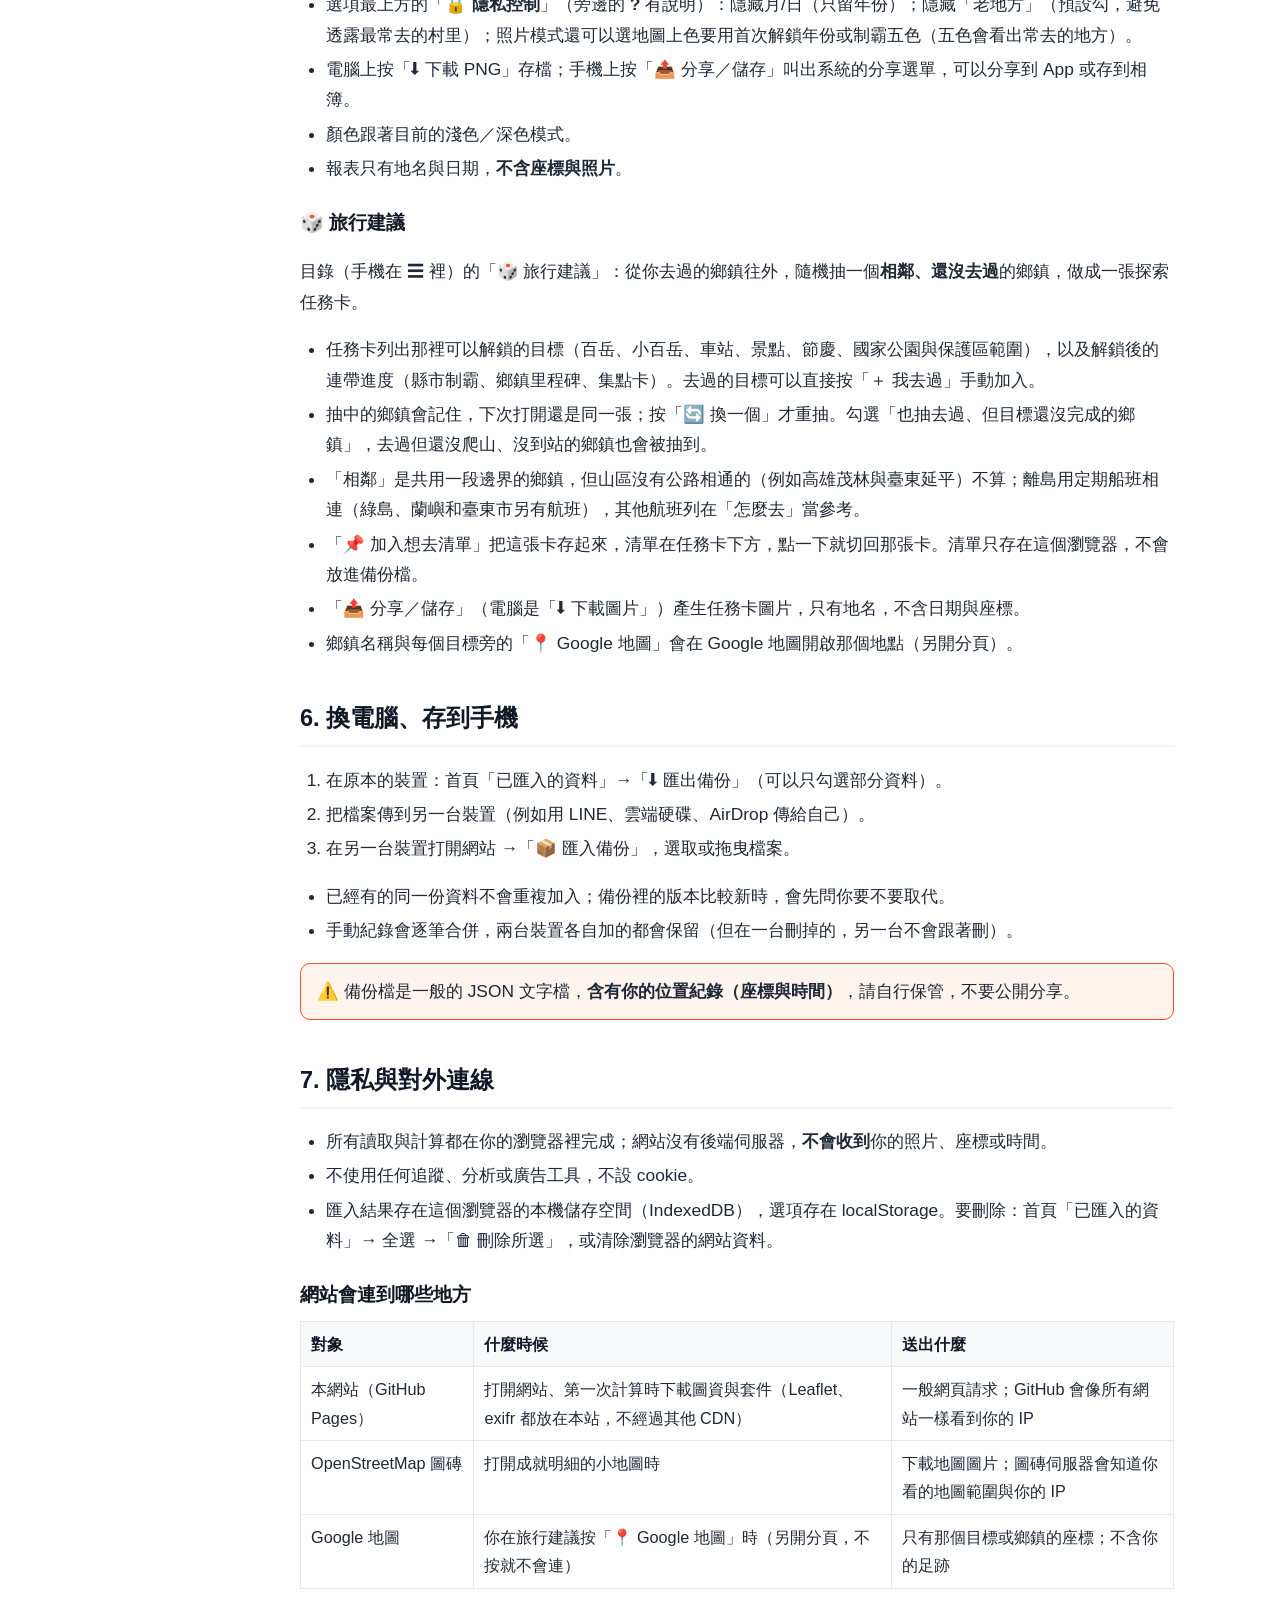
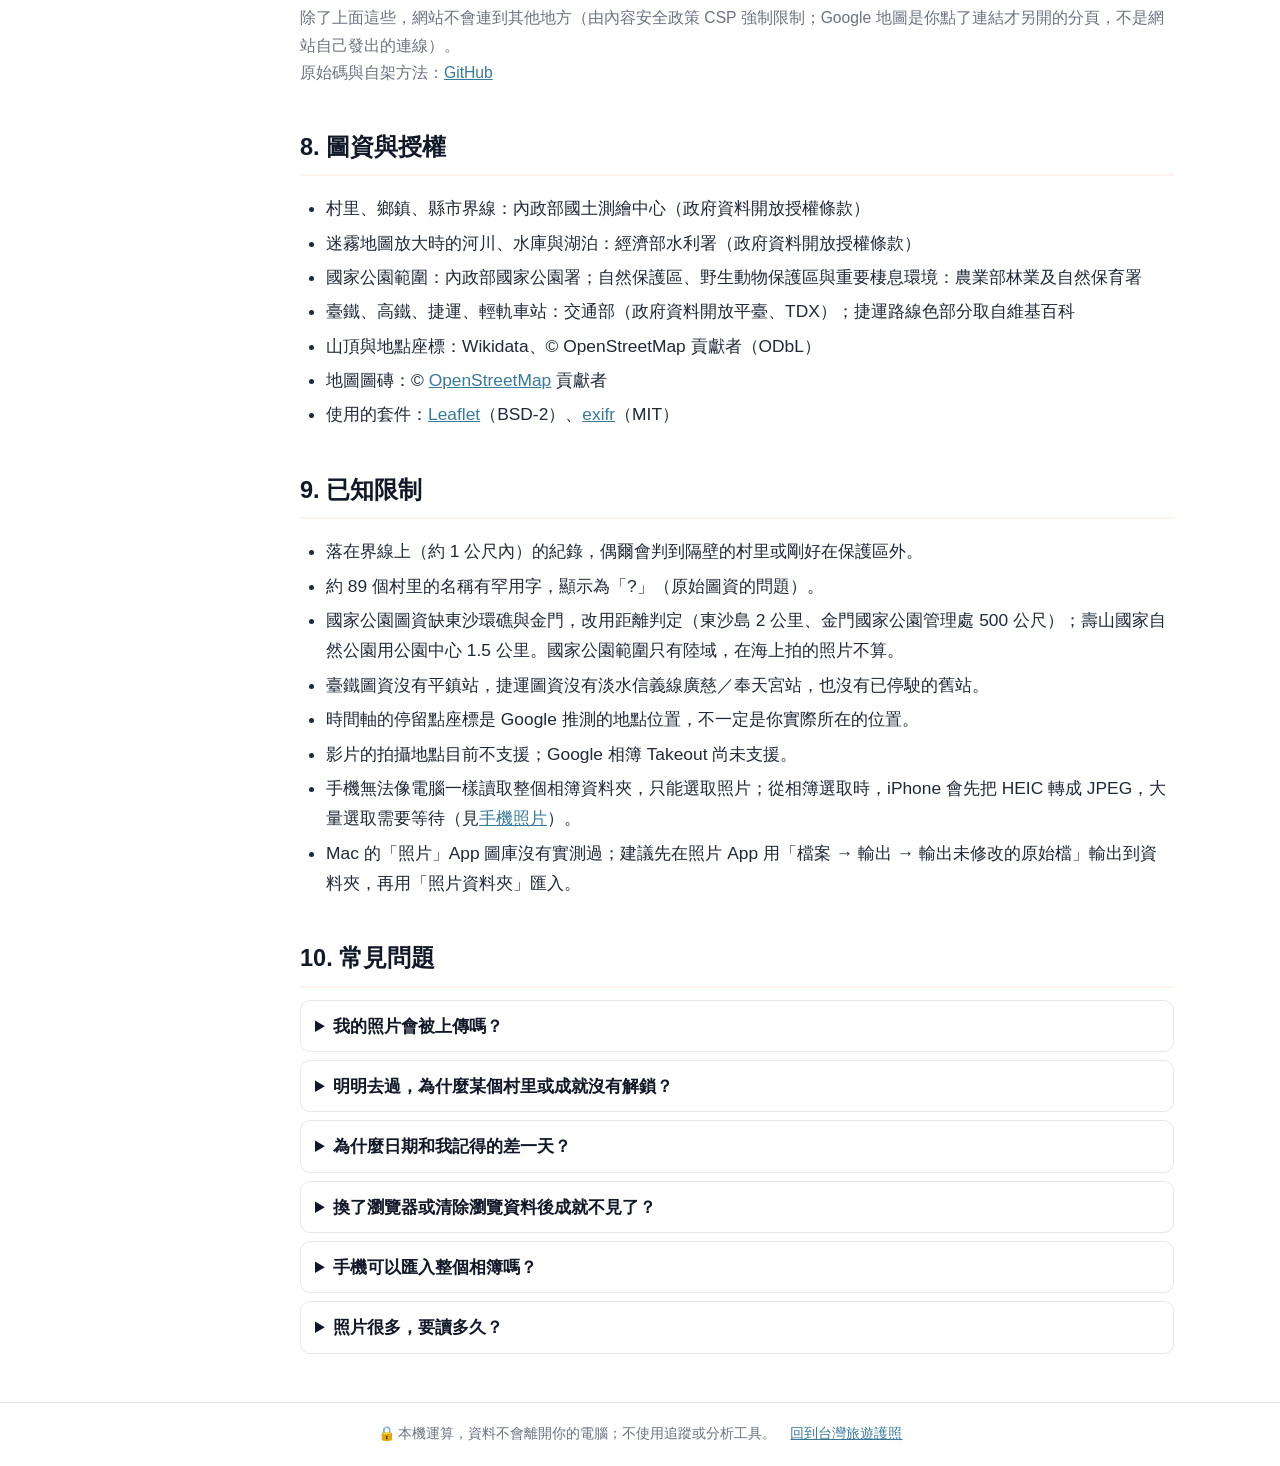
==== commit d4969403: "旅行建議：隨機抽相鄰未去鄉鎮的探索任務卡 - 匯出 data/suggest.json：鄉鎮相鄰表、各鄉鎮的目標；tools/config/suggest.php 修正相鄰（山區無公路排除、離島船班、" ====
--- a/help.html
+++ b/help.html
@@ -32,7 +32,7 @@
             <li><a href="#sources">準備資料</a></li>
             <li><a href="#rules">成就怎麼計算</a></li>
             <li><a href="#manual">手動紀錄</a></li>
-            <li><a href="#report">分享成就</a></li>
+            <li><a href="#report">分享成就、旅行建議</a></li>
             <li><a href="#backup">換電腦、存到手機</a></li>
             <li><a href="#privacy">隱私與對外連線</a></li>
             <li><a href="#data">圖資與授權</a></li>
@@ -146,7 +146,7 @@
             <li>要刪除單筆，打開該成就的明細，按那一列的「🗑 刪除」。</li>
         </ul>
 
-        <h2 id="report">5. 分享成就</h2>
+        <h2 id="report">5. 分享成就、旅行建議</h2>
         <p>按頂列（手機在 ☰ 目錄裡）的「📤 分享成就」，產生一張可以分享的 PNG 長圖：</p>
         <ul>
             <li>可選預設組合（足跡總覽、制霸卡、村里探索、登山、極點、捷運、台鐵、離島、B級景點、國家公園），再自己勾選增減區塊。未達成的項目預設會顯示。</li>
@@ -157,6 +157,16 @@
             <li>顏色跟著目前的淺色／深色模式。</li>
             <li>報表只有地名與日期，<b>不含座標與照片</b>。</li>
         </ul>
+        <h3 id="suggest">🎲 旅行建議</h3>
+        <p>目錄（手機在 ☰ 裡）的「🎲 旅行建議」：從你去過的鄉鎮往外，隨機抽一個<b>相鄰、還沒去過</b>的鄉鎮，做成一張探索任務卡。</p>
+        <ul>
+            <li>任務卡列出那裡可以解鎖的目標（百岳、小百岳、車站、景點、節慶、國家公園與保護區範圍），以及解鎖後的連帶進度（縣市制霸、鄉鎮里程碑、集點卡）。去過的目標可以直接按「＋ 我去過」手動加入。</li>
+            <li>抽中的鄉鎮會記住，下次打開還是同一張；按「🔄 換一個」才重抽。勾選「也抽去過、但目標還沒完成的鄉鎮」，去過但還沒爬山、沒到站的鄉鎮也會被抽到。</li>
+            <li>「相鄰」是共用一段邊界的鄉鎮，但山區沒有公路相通的（例如高雄茂林與臺東延平）不算；離島用定期船班相連（綠島、蘭嶼和臺東市另有航班），其他航班列在「怎麼去」當參考。</li>
+            <li>「📌 加入想去清單」把這張卡存起來，清單在任務卡下方，點一下就切回那張卡。清單只存在這個瀏覽器，不會放進備份檔。</li>
+            <li>「📤 分享／儲存」（電腦是「⬇ 下載圖片」）產生任務卡圖片，只有地名，不含日期與座標。</li>
+            <li>鄉鎮名稱與每個目標旁的「📍 Google 地圖」會在 Google 地圖開啟那個地點（另開分頁）。</li>
+        </ul>
 
         <h2 id="backup">6. 換電腦、存到手機</h2>
         <ol>
@@ -182,9 +192,10 @@
             <tbody>
                 <tr><td>本網站（GitHub Pages）</td><td>打開網站、第一次計算時下載圖資與套件（Leaflet、exifr 都放在本站，不經過其他 CDN）</td><td>一般網頁請求；GitHub 會像所有網站一樣看到你的 IP</td></tr>
                 <tr><td>OpenStreetMap 圖磚</td><td>打開成就明細的小地圖時</td><td>下載地圖圖片；圖磚伺服器會知道你看的地圖範圍與你的 IP</td></tr>
+                <tr><td>Google 地圖</td><td>你在旅行建議按「📍 Google 地圖」時（另開分頁，不按就不會連）</td><td>只有那個目標或鄉鎮的座標；不含你的足跡</td></tr>
             </tbody>
         </table>
-        <p class="hp-note">除了上面這些，網站不會連到其他地方（由內容安全政策 CSP 強制限制）。<br>原始碼與自架方法：<a href="https://github.com/VictorChen1017/taiwan_travel_passport#自己架架看" target="_blank" rel="noopener">GitHub</a></p>
+        <p class="hp-note">除了上面這些，網站不會連到其他地方（由內容安全政策 CSP 強制限制；Google 地圖是你點了連結才另開的分頁，不是網站自己發出的連線）。<br>原始碼與自架方法：<a href="https://github.com/VictorChen1017/taiwan_travel_passport#自己架架看" target="_blank" rel="noopener">GitHub</a></p>
 
         <h2 id="data">8. 圖資與授權</h2>
         <ul>
